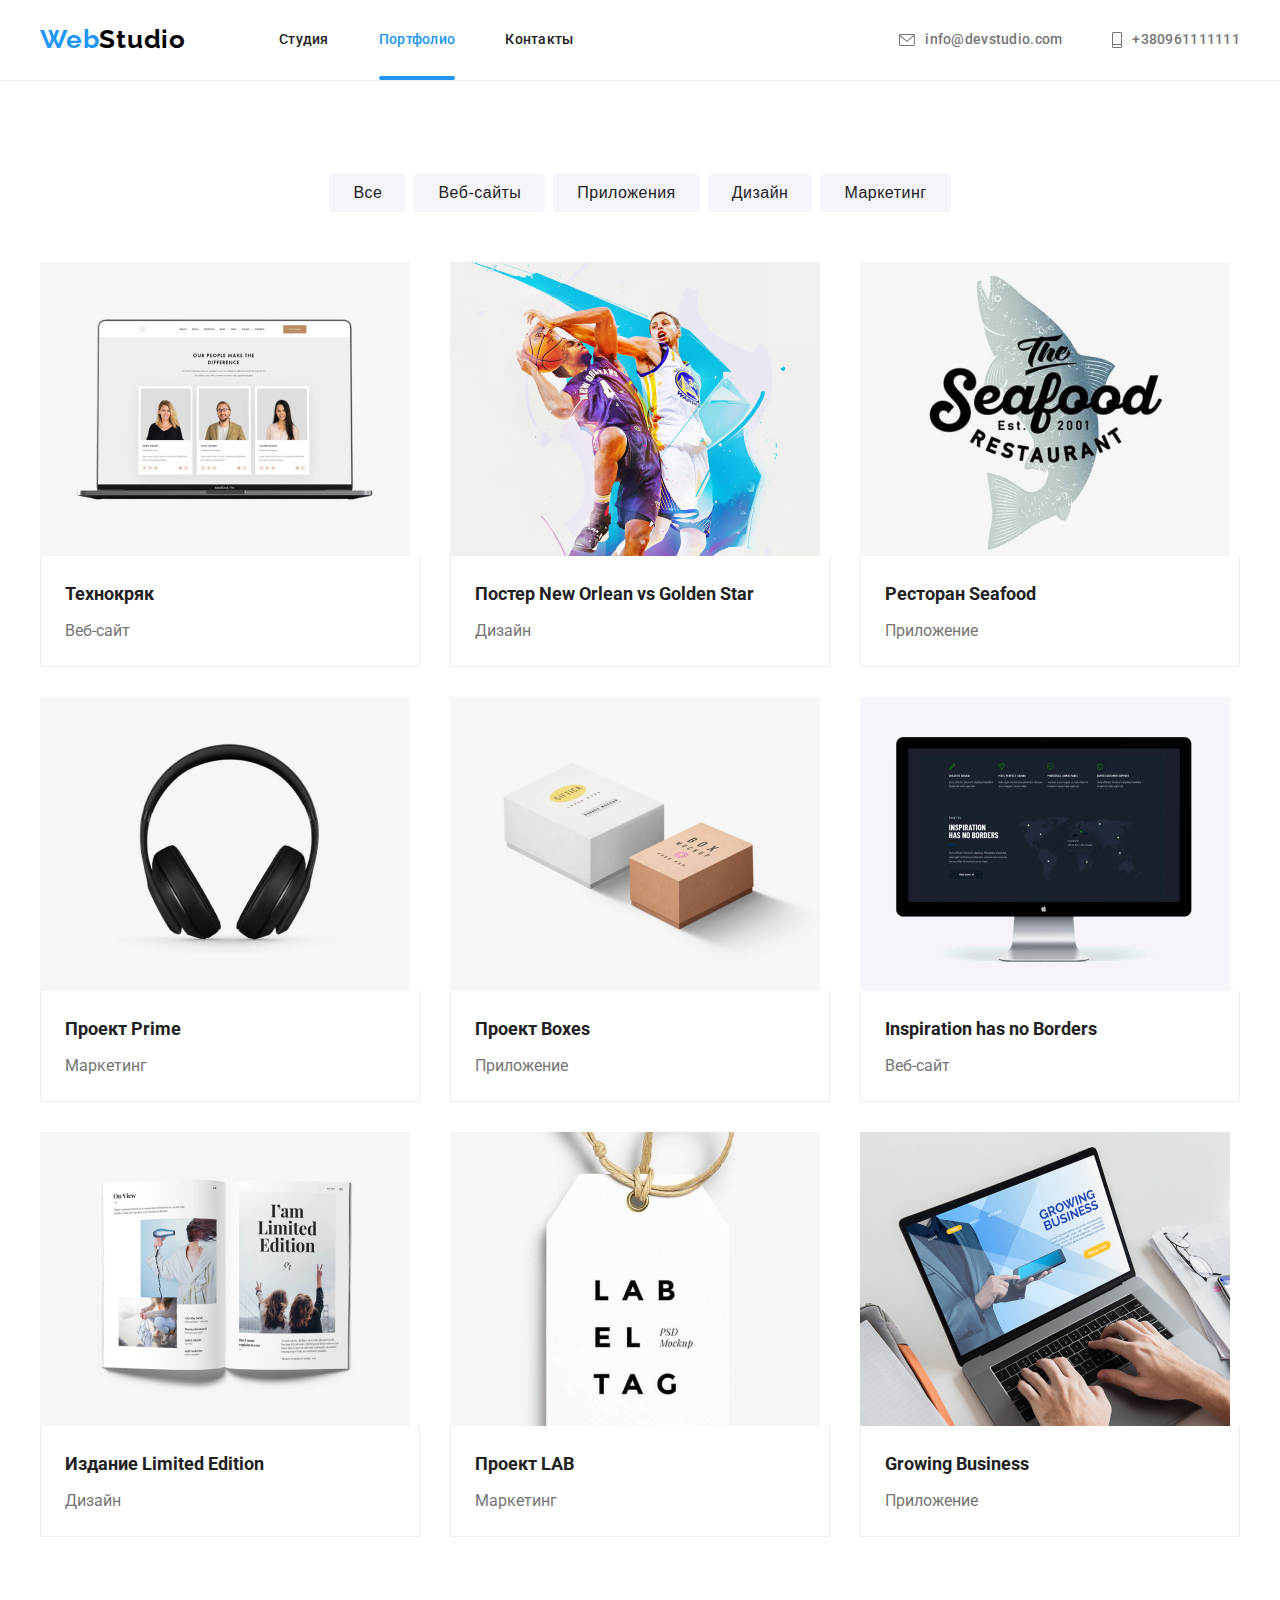
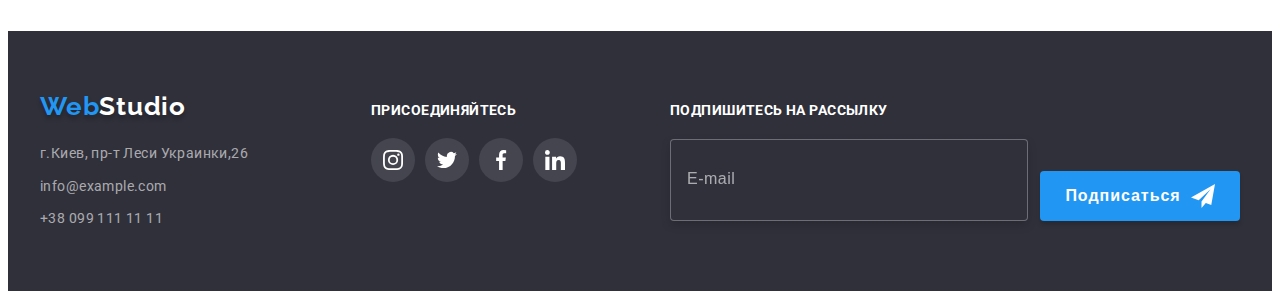
==== portfolio.html @ cd78e580 "1" ====
<!DOCTYPE html>
<html lang="ru">
  <head>
    <meta charset="UTF-8" />
    <meta http-equiv="X-UA-Compatible" content="IE=edge" />
    <meta name="viewport" content="width=device-width, initial-scale=1.0" />
    <title>Портфолио</title>
    <link rel="preconnect" href="https://fonts.googleapis.com" />
    <link rel="preconnect" href="https://fonts.gstatic.com" crossorigin />
    <link
      href="https://fonts.googleapis.com/css2?family=Raleway:wght@700&family=Roboto:wght@400;500;700;900&display=swap"
      rel="stylesheet"
    />
    <link
      rel="stylesheet"
      href="https://cdnjs.cloudflare.com/ajax/libs/modern-normalize/1.1.0/modern-normalize.min.css"
      integrity="sha512-wpPYUAdjBVSE4KJnH1VR1HeZfpl1ub8YT/NKx4PuQ5NmX2tKuGu6U/JRp5y+Y8XG2tV+wKQpNHVUX03MfMFn9Q=="
      crossorigin="anonymous"
      referrerpolicy="no-referrer"
    />
    <link rel="stylesheet" href="./css/styles.css" />
  </head>
  <body>
    <header class="header border-bottom">
      <div class="container header-container">
        <nav class="nav-bar">
          <a href="/" class="nav-bar-logo">Web<span>Studio</span></a>
          <ul class="navigation">
            <li class="navigation-item">
              <a href="./index.html" class="navigation-link">Студия</a>
            </li>
            <li class="navigation-item">
              <a href="./portfolio.html" class="navigation-link current"
                >Портфолио</a
              >
            </li>
            <li class="navigation-item">
              <a href="./" class="navigation-link">Контакты</a>
            </li>
          </ul>
        </nav>
        <div class="contacts-container">
          <ul class="contacts">
            <li class="contacts-item">
              <a class="contacts-link" href="mailto:info@devstudio.com">
                <svg class="icon-contacts-link" width="16" height="12">
                  <use href="./images/sprite.svg#icon-envelope"></use></svg
                >info@devstudio.com
              </a>
            </li>
            <li class="contacts-item">
              <a class="contacts-link" href="tel:+380961111111">
                <svg class="icon-contacts-link" width="10" height="16">
                  <use href="./images/sprite.svg#icon-phone"></use></svg
                >+380961111111</a
              >
            </li>
          </ul>
        </div>
      </div>
    </header>

    <!--Портфолио-->
    <main>
      <section class="section">
        <div class="container container-portfolio">
          <h1 class="portfolio-title title-hidden">Портфолио</h1>
          <ul class="portfolio-filter">
            <li class="filter-item">
              <button type="button" class="filter-btn">Все</button>
            </li>
            <li class="filter-item">
              <button type="button" class="filter-btn">Веб-сайты</button>
            </li>
            <li class="filter-item">
              <button type="button" class="filter-btn">Приложения</button>
            </li>
            <li class="filter-item">
              <button type="button" class="filter-btn">Дизайн</button>
            </li>
            <li class="filter-item">
              <button type="button" class="filter-btn">Маркетинг</button>
            </li>
          </ul>

          <ul class="portfolio-cards">
            <li class="cards-item">
              <a href="" class="cards-link">
                <div class="image-overlay">
                  <img src="./images/Веб-сайт.jpg"alt="Технокряк" width="370">
                  <div class="text-overlay">
                    <p>Технокряк это современная площадка распространения коронавируса. Компании используют эту платформу для цифрового шпионажа и атак на защищённые сервера конкурентов.</p>
                  </div>
                </div>
                <div class="cards-thumb">
                  <h2 class="cards-title">Технокряк</h2>
                  <p class="cards-direction">Веб-сайт</p>
                </div>
              </a>
            </li>
            <li class="cards-item">
              <a href="" class="cards-link">
                <div class="image-overlay">
                  <img src="./images/Дизайн.jpg"alt="Постер New Orlean vs Golden Star"width="370">
                  <div class="text-overlay">
                    <p>Lorem ipsum dolor, sit amet consectetur adipisicing elit. Accusantium aliquam sunt sint suscipit unde soluta beatae odit nisi consequuntur possimus!
                    </p>
                  </div>
                </div>
                <div class="cards-thumb">
                  <h2 class="cards-title">Постер New Orlean vs Golden Star</h2>
                  <p class="cards-direction">Дизайн</p>
                </div>
              </a>
            </li>
            <li class="cards-item">
              <a href="" class="cards-link">
                <div class="image-overlay">
                  <img src="./images/Приложение.jpg"alt="Ресторан Seafood"width="370">
                  <div class="text-overlay">
                    <p>Lorem ipsum dolor sit amet consectetur adipisicing elit.Alias, esse blanditiis labore distinctio culpa quidem,optio numquam cupiditate repellendus, quasi quaerat animi ullam. Iste, eius.
                    </p>
                  </div>
                </div>
                <div class="cards-thumb">
                  <h2 class="cards-title">Ресторан Seafood</h2>
                  <p class="cards-direction">Приложение</p>
                </div>
              </a>
            </li>
            <li class="cards-item">
              <a href="" class="cards-link">
                <div class="image-overlay">
                  <img src="./images/Маркетинг.jpg"alt="Проект Prime"width="370">
                  <div class="text-overlay">
                    <p>Lorem ipsum dolor sit, amet consectetur adipisicing elit.Debitis cumque id dignissimos ratione non doloremque minima blanditiis vel. Recusandae numquam maxime mollitia accusamus doloribus cupiditate!
                    </p>
                  </div>
                </div>
                <div class="cards-thumb">
                  <h2 class="cards-title">Проект Prime</h2>
                  <p class="cards-direction">Маркетинг</p>
                </div>
              </a>
            </li>
            <li class="cards-item">
              <a href="" class="cards-link">
                <div class="image-overlay">
                  <img src="./images/Приложение2.jpg"alt="Проект Boxes"width="370">
                  <div class="text-overlay">
                    <p>Lorem ipsum dolor sit amet consectetur adipisicing elit.Nam similique quam consectetur reiciendis reprehenderit asperiores nemo ratione excepturi corporis repellendus ut voluptatem, dolores cupiditate accusantium!
                    </p>
                  </div>
                </div>
                <div class="cards-thumb">
                  <h2 class="cards-title">Проект Boxes</h2>
                  <p class="cards-direction">Приложение</p>
                </div>
              </a>
            </li>
            <li class="cards-item">
              <a href="" class="cards-link">
                <div class="image-overlay">
                  <img src="./images/Веб-сайт2.jpg"alt="Inspiration has no Borders"width="370">
                  <div class="text-overlay">
                    <p>Lorem ipsum dolor sit amet consectetur adipisicing elit.Corrupti dignissimos aut cupiditate voluptatibus.Laudantium id nostrum ad architecto dolorem, deserunt eligendi corporis laborum odio incidunt.
                    </p>
                  </div>
                </div>
                <div class="cards-thumb">
                  <h2 class="cards-title">Inspiration has no Borders</h2>
                  <p class="cards-direction">Веб-сайт</p>
                </div>
              </a>
            </li>
            <li class="cards-item">
              <a href="" class="cards-link">
                <div class="image-overlay">
                  <img src="./images/Дизайн2.jpg"alt="Издание Limited Edition"width="370">
                  <div class="text-overlay">
                    <p>Lorem ipsum, dolor sit amet consectetur adipisicing elit.Nesciunt dolor iure excepturi ratione commodi, voluptatem exercitationem et consectetur? Atque, corporis aut cum nisi hic fugiat.
                    </p>
                  </div>
                </div>
                <div class="cards-thumb">
                  <h2 class="cards-title">Издание Limited Edition</h2>
                  <p class="cards-direction">Дизайн</p>
                </div>
              </a>
            </li>
            <li class="cards-item">
              <a href="" class="cards-link">
                <div class="image-overlay">
                  <img src="./images/Маркетинг2.jpg"alt="Проект LAB"width="370">
                  <div class="text-overlay">
                    <p>
                      Lorem ipsum dolor, sit amet consectetur adipisicing elit.Laborum tenetur expedita ad nobis officia quibusdam illo, nisi nesciunt sit quaerat, tempora sapiente asperiores, aperiam recusandae.
                    </p>
                  </div>
                </div>
                <div class="cards-thumb">
                  <h2 class="cards-title">Проект LAB</h2>
                  <p class="cards-direction">Маркетинг</p>
                </div>
              </a>
            </li>
            <li class="cards-item">
              <a href="" class="cards-link">
                <div class="image-overlay">
                  <img src="./images/Приложение3.jpg"alt="Growing Business"width="370">
                  <div class="text-overlay">
                    <p>Lorem ipsum dolor sit amet consectetur adipisicing elit.Voluptatem dolore, illum excepturi ipsa quod perferendis soluta, obcaecati molestias earum necessitatibus odit cum eaque, nulla non.
                    </p>
                  </div>
                </div>
                <div class="cards-thumb">
                  <h2 class="cards-title">Growing Business</h2>
                  <p class="cards-direction">Приложение</p>
                </div>
              </a>
            </li>
          </ul>
        </div>
      </section>
    </main>
    <!--Футер-->
    <footer class="footer">
      <div class="container footer-container">
        <div class="address-footer">
          <a href="./" class="logo-footer">Web<span>Studio</span></a>
          <address class="address">
            <ul class="address-list">
              <li class="address-item">
                <a href="https://goo.gl/maps/F7kHpcfv4nyUsWdm8"target="_blank"rel="noopener noreferrer"class="address-link city-link">г.Киев, пр-т Леси Украинки,26</a>
              </li>
              <li class="address-item">
                <a href="mailto:info@example.com" class="address-link">info@example.com</a>
              </li>
              <li class="address-item">
                <a href="tel:+380991111111" class="address-link">+38 099 111 11 11</a>
              </li>
            </ul>
          </address>
        </div>

        <div class="social-footer">
          <h2 class="social-footer-title">присоединяйтесь</h2>
          <ul class="social-footer-list">
            <li class="social-footer-item">
              <a href="" class="social-footer-link">
                <svg class="social-footer-icon">
                  <use href="./images/sprite.svg#icon-instagram"></use>
                </svg>
              </a>
            </li>

            <li class="social-footer-item">
              <a href="" class="social-footer-link">
                <svg class="social-footer-icon">
                  <use href="./images/sprite.svg#icon-twitter"></use>
                </svg>
              </a>
            </li>

            <li class="social-footer-item">
              <a href="" class="social-footer-link">
                <svg class="social-footer-icon">
                  <use href="./images/sprite.svg#icon-facebook"></use>
                </svg>
              </a>
            </li>

            <li class="social-footer-item">
              <a href="" class="social-footer-link">
                <svg class="social-footer-icon">
                  <use href="./images/sprite.svg#icon-linkedin"></use>
                </svg>
              </a>
            </li>
          </ul>
        </div>

        <form class="mailing-form">
          <div class="mailing-input">
              <label for="mailing">Подпишитесь на рассылку</label>
              <input type="email" name="email" id="mailing" placeholder="E-mail">
          </div>
          <button type="submit" class="mailing-btn">Подписаться                    
              <svg class="btn-icon">
              <use href="./images/sprite.svg#icon-send"></use>
              </svg>                    
          </button>
          </form>         
      </div>           
      </div>
    </footer>
  </body>
</html>
---- css/styles.css ----
:root {
  --primary-text-color: #757575;
  --title-text-color: #212121;
  --hero-text-color: #ffffff;
  --accent-color: #2196f3;
  --hero-footer-bg-color: #2f303a;
  --secondary-bg-color: #f5f4fa;
  --primary-font-size: 14px;
}

body {
  font-family: Roboto, sans-serif;
  margin-top: 80px;
  color: #757575;
  background-color: #ffffff;
  font-size: 1.71;
  font-style: normal;
}
h1,
h2,
h3,
p,
ul {
  margin: 0;
}

ul {
  margin: 0;
  padding: 0;
  list-style: none;
}
img {
  display: block;
  max-width: 100%;
  height: auto;
}
.section {
  padding: 94px 0;
}

.title-hidden {
  position: absolute;
  left: -10000px;
  top: auto;
  width: 1px;
  height: 1px;
  overflow: hidden;
}
.container {
  width: 1200px;
  padding-left: 15px;
  padding-right: 15px;
  margin-left: auto;
  margin-right: auto;
}

/* Студия */

/* header */

.header {
  position: fixed;
  top: 0;
  left: 0;
  z-index: 1;
  width: 100%;
  background-color: var(--hero-text-color);
}
.header-container {
  display: flex;
  align-items: center;
}
.border-bottom {
  border-bottom: 1px solid #ececec;
}
.nav-bar {
  display: flex;
}
.nav-bar-logo {
  padding-top: 24px;
  padding-bottom: 25px;
  margin-right: 93px;
  color: var(--accent-color);
  font-family: Raleway;
  font-weight: 700;
  text-decoration: none;
  font-size: 26px;
  line-height: 1.19;
  letter-spacing: 0.03em;
}

.nav-bar-logo > span {
  color: #000000;
}

.navigation {
  position: relative;
  display: flex;
  align-items: center;
}
.navigation-item {
  position: relative;
}
.navigation-item:not(:last-child) {
  margin-right: 50px;
}

.current::after {
  position: absolute;
  bottom: 0;
  left: 0;
  content: "";
  width: 100%;
  height: 4px;
  background-color: var(--accent-color);
  border-radius: 2px;
}
.navigation-link {
  display: block;
  padding-top: 32px;
  padding-bottom: 32px;
  font-weight: 500;
  font-size: var(--primary-font-size);
  line-height: 1.14;
  letter-spacing: 0.02em;
  text-decoration: none;
  color: var(--title-text-color);
  transition: color 250ms cubic-bezier(0.4, 0, 0.2, 1);
}
.navigation-link:hover,
.navigation-link:focus {
  color: var(--accent-color);
}
.current {
  color: var(--accent-color);
}

.navigation .navigation-link:hover,
.navigation .navigation-link:focus {
  color: var(--accent-color);
}
.contacts-container {
  display: flex;
  margin-left: auto;
  align-items: center;
}
.contacts {
  display: flex;
  margin-left: auto;
  align-items: center;
}
.contacts-item:not(:last-child) {
  margin-right: 50px;
}
.contacts-link {
  display: flex;
  align-items: center;
  padding-bottom: 32px;
  padding-top: 32px;
  font-weight: 500;
  font-size: var(--primary-font-size);
  line-height: 1.14;
  letter-spacing: 0.02em;
  text-decoration: none;
  color: var(--primary-text-color);
  transition: color 250ms cubic-bezier(0.4, 0, 0.2, 1);
}

.contacts .contacts-link:hover,
.contacts .contacts-link:focus {
  color: var(--accent-color);
}
.icon-contacts-link {
  margin-right: 10px;
  fill: currentColor;
}
/* Эфективное решение */

.main {
  margin: 0 auto;
  background-image: linear-gradient(
      to right,
      rgba(47, 48, 58, 0.4),
      rgba(47, 48, 58, 0.4)
    ),
    url(../images/hero.jpg);
  background-position: center;
  background-size: cover;
  background-repeat: no-repeat;
  max-width: 1600px;
  padding: 200px 0;
  text-align: center;
  background-color: var(--hero-footer-bg-color);
}

.main-title {
  margin-bottom: 30px;
  font-weight: 900;
  font-size: 44px;
  line-height: 1.36;
  letter-spacing: 0.06em;
  color: var(--hero-text-color);
}

.main-btn {
  margin-right: auto;
  margin-left: auto;
  padding: 10px 32px;
  font-weight: 700;
  font-size: 16px;
  line-height: 1.87;
  cursor: pointer;
  letter-spacing: 0.06em;
  box-shadow: 0px 4px 4px rgba(0, 0, 0, 0.15);
  border-radius: 4px;
  border: transparent;
  background-color: var(--accent-color);
  color: var(--hero-text-color);
  transition: background-color 250ms cubic-bezier(0.4, 0, 0.2, 1);
}
.main-btn:hover,
.main-btn:focus {
  background-color: #188ce8;
}

/* Main Container */

.section-title {
  font-weight: 700;
  font-size: 36px;
  line-height: 1.17;
  letter-spacing: 0.03em;
  text-align: center;
  color: var(--title-text-color);
}

.qualities-title {
  margin-bottom: 10px;
  font-weight: 700;
  font-size: var(--primary-font-size);
  line-height: 1.14;
  text-transform: uppercase;
  color: var(--title-text-color);
  letter-spacing: 0.03em;
}
.qualities-list {
  display: flex;
}
.qualities-text {
  min-width: 270px;
  font-weight: 400;
  font-size: var(--primary-font-size);
  line-height: 1.71;
  letter-spacing: 0.03em;
}
.qualities-list {
  display: flex;
}
.qualities-item:not(:last-child) {
  margin-right: 30px;
}
.qualities-item-icon {
  display: flex;
  justify-content: center;
  padding: 25px 0;
  background-color: #f5f4fa;
  margin-bottom: 30px;
  border-radius: 4px;
}

/* Чем мы занимаемся */
.description {
  padding-top: 0;
}
.description-title {
  margin-bottom: 50px;
  font-weight: 700;
  font-size: 36px;
  line-height: 1.17;
  letter-spacing: 0.03em;
  text-align: center;
  color: var(--title-text-color);
}
.description-list {
  display: flex;
}
.description-item {
  position: relative;
}
.description-thumb {
  display: flex;
  justify-content: center;
  align-items: center;
  position: absolute;
  bottom: 0;
  width: 100%;
  height: 70px;
  background: rgba(47, 48, 58, 0.8);
}
.thumb-title {
  font-weight: 700;
  font-size: 14px;
  line-height: 1.14;
  letter-spacing: 0.03em;
  text-transform: uppercase;
  color: #ffffff;
}
.description-item:not(:last-child) {
  margin-right: 30px;
}
/* Наша команда*/

.section-team {
  background-color: var(--secondary-bg-color);
}
.team {
  display: flex;
}

.team-title {
  margin-bottom: 50px;
  font-weight: 700;
  font-size: 36px;
  line-height: 1.17;
  letter-spacing: 0.03em;
  text-align: center;
  color: var(--title-text-color);
}
.team-item {
  text-align: center;
  background-color: var(--hero-text-color);
  box-shadow: 0px 1px 3px rgba(0, 0, 0, 0.12), 0px 1px 1px rgba(0, 0, 0, 0.14),
    0px 2px 1px rgba(0, 0, 0, 0.2);
  border-radius: 0px 0px 4px 4px;
}
.team-item:not(:last-child) {
  margin-right: 30px;
}

.razmetka {
  padding-top: 30px;
  padding-bottom: 30px;
}
.team-name {
  margin-bottom: 10px;
  font-weight: 500;
  font-size: 16px;
  line-height: 1.19;
  letter-spacing: 0.03em;
  color: var(--title-text-color);
}
.team-text {
  font-weight: 400;
  font-size: 16px;
  line-height: 1.19;
  letter-spacing: 0.03em;
  margin-bottom: 16px;
}
.team-social-link {
  display: flex;
  justify-content: center;
}
.social-link {
  display: flex;
  justify-content: center;
  align-items: center;
  width: 44px;
  height: 44px;
  color: #afb1b8;
  border-radius: 50%;
  transition: background-color 250ms cubic-bezier(0.4, 0, 0.2, 1),
    color 250ms cubic-bezier(0.4, 0, 0.2, 1);
}

.social-link:hover,
.social-link:focus {
  background-color: var(--accent-color);
  color: var(--hero-text-color);
  cursor: pointer;
}

.social-link-item:not(:last-child) {
  margin-right: 10px;
}

.social-icon {
  width: 20px;
  height: 20px;
  fill: currentColor;
}

/* Clients */

.clients-title {
  margin-bottom: 50px;
  font-weight: 700;
  font-size: 36px;
  line-height: 1.17;
  letter-spacing: 0.03em;
  text-align: center;
  color: var(--title-text-color);
}

.clients-list {
  display: inline-flex;
}

.clients-item:not(:last-child) {
  margin-right: 30px;
}

.clients-link {
  display: flex;
  justify-content: center;
  align-items: center;
  width: 170px;
  height: 92px;
  border: 1px solid #afb1b8;
  border-radius: 4px;
  border-radius: 4px;
  color: #afb1b8;
  transition: color 250ms cubic-bezier(0.4, 0, 0.2, 1),
    border 250ms cubic-bezier(0.4, 0, 0.2, 1);
}

.clients-link:hover,
.clients-link:focus {
  cursor: pointer;
  border: 1px solid var(--accent-color);
  color: var(--accent-color);
}

.clients-icon {
  width: 106px;
  height: 60px;
  fill: currentColor;
}

/* footer */
.footer {
  padding: 60px 0;
  background-color: var(--hero-footer-bg-color);
}

.footer-container {
  display: flex;
  align-items: baseline;
}

.address-footer {
  flex-grow: 1;
  margin-right: 70px;
}

.logo-footer {
  color: var(--accent-color);
  text-decoration: none;
  font-family: Raleway;
  font-weight: 700;
  font-size: 26px;
  line-height: 1.19;
  letter-spacing: 0.03em;
  text-shadow: 0px 4px 4px rgba(0, 0, 0, 0.25);
}

.logo-footer > span {
  color: var(--hero-text-color);
}

.address {
  margin-top: 20px;
  font-size: var(--primary-font-size);
  line-height: 1.71;
  font-style: normal;
}

.address-item:not(:last-child) {
  margin-bottom: 9px;
}

.address-link {
  color: rgba(255, 255, 255, 0.6);
  letter-spacing: 0.03em;
  text-decoration: none;
  transition: color 250ms cubic-bezier(0.4, 0, 0.2, 1);
}

.address-link:hover,
.address-link:focus {
  color: var(--accent-color);
}

.social-footer {
  display: block;
  margin-right: 93px; 
}

.social-footer-title {
  font-style: normal;
  text-transform: uppercase;
  margin-bottom: 20px;
  font-weight: 700;
  font-size: var(--primary-font-size);
  line-height: calc(16 / 14);
  letter-spacing: 0.03em;
  color: var(--hero-text-color);
}

.social-footer-list {
  display: flex;
  justify-content: center;
}

.social-footer-item:not(:last-child) {
  margin-right: 10px;
}

.social-footer-link {
  display: flex;
  justify-content: center;
  align-items: center;
  width: 44px;
  height: 44px;
  background-color: rgba(255, 255, 255, 0.1);
  border-radius: 50%;
  color: var(--hero-text-color);
  transition: background-color 250ms cubic-bezier(0.4, 0, 0.2, 1);
}

.social-footer-link:hover,
.social-footer-link:focus {
  background-color: var(--accent-color);
}

.social-footer-icon {
  width: 20px;
  height: 20px;
  fill: currentColor;
}
.mailing-form {
  display: flex;
  align-items: flex-end;
}

.mailing-input {
  display: flex;
  flex-direction: column;
  margin-right: 12px;
  
  width: 358px;   

}

.mailing-input label {
  margin-bottom: 20px;
  font-weight: 700;
  font-size: var(--primary-font-size);
  line-height: 1.14;
  letter-spacing: 0.03em;
  text-transform: uppercase;
  color: var(--hero-text-color);
}

.mailing-input input {   
  height: 50px;
  padding: 15px 16px;
  border: 1px solid rgba(255, 255, 255, 0.3);
  filter: drop-shadow(0px 4px 4px rgba(0, 0, 0, 0.15));
  border-radius: 4px;
  outline: none;
  background-color: var(--hero-footer-bg-color);
}

.mailing-input input::placeholder {
  font-weight: 400;
  font-size: 16px;
  line-height: 1.25;      
  letter-spacing: 0.03em;    
  color: rgba(255, 255, 255, 0.6);
}
.mailing-btn {
  display: flex;
  justify-content: center;
  align-items: center; 
  padding: 10px 30px;   
  height: 50px;
  width: 200px;
  font-weight: 700;
  font-size: 16px;
  line-height: 1.87;
  letter-spacing: 0.06em;
  border: none;
  border-radius: 4px;
  cursor: pointer;
  box-shadow: 0px 4px 4px rgba(0, 0, 0, 0.15);
  color: var(--hero-text-color);
  background-color: var(--accent-color); 
}
.btn-icon {
  height: 24px;
  min-width: 24px;
  margin-left: 10px;
  fill: var(--hero-text-color);
}
/*Модальное окно*/
.backdrop {
  position: fixed;
  top: 0;
  left: 0;
  min-width: 100%;
  min-height: 100%;
  background-color: rgba(0, 0, 0, 0.2);
  opacity: 1;
  transition: opacity 250ms cubic-bezier(0.4, 0, 0.2, 1);
}
.backdrop.is-hidden {
  opacity: 0;
  pointer-events: none;
  visibility: hidden;
  transition: opacity 250ms cubic-bezier(0.4, 0, 0.2, 1);
}
.backdrop.is-hidden .modal {
  transform: translate(-50%, -50%) scale(0.7);
}
.modal {
  position: absolute;
  top: 50%;
  left: 50%;
  min-width: 528px;
  min-height: 581px;
  transform: translate(-50%, -50%) scale(1);
  transition: transform 250ms cubic-bezier(0.4, 0, 0.2, 1);
  background-color: var(--hero-text-color);
  padding: 40px;
}
.modal-btn {
  position: absolute;
  top: 8px;
  right: 8px;
  width: 30px;
  height: 30px;
  border: 1px solid rgba(0, 0, 0, 0.1);
  box-sizing: border-box;
  border-radius: 50%;
  cursor: pointer;
  background-color: var(--hero-text-color);
  color:#000000;
  transition: fill 250ms cubic-bezier(0.4, 0, 0.2, 1),
  border-color 250ms cubic-bezier(0.4, 0, 0.2, 1);
}
.modal-btn:hover,
.modal-btn:focus{
  color:var(--accent-color)
}
.modal-form{
  display: flex;
  flex-direction: column;
  
}
.modal-form-head{
  font-weight: 700;
  font-size: 20px;
  line-height: 1.15;
  text-align: center;
  margin-bottom: 12px;
  letter-spacing: 0.03em;
  color: var(--title-text-color);
}

.modal-form-field{
  display: block;
  margin-bottom: 4px;
  font-weight: 400;
  font-size: 12px;
  line-height: 1.16;
  letter-spacing: 0.01em;
  cursor: pointer;
}
.form-field:nth-child(-n + 4) {
  margin-bottom: 10px;
}
.form-field:nth-child(5) {
  margin-bottom: 20px;
}
.form-icon-position{
  position: relative;
}
 
.modal-form-input{
  width: 100%;
  height: 40px;
  border: 1px solid rgba(33, 33, 33, 0.2);
  box-sizing: border-box;
  border-radius: 4px;
  padding-left: 42px;
  outline: none;
  transition: border-color 250ms cubic-bezier(0.4, 0, 0.2, 1);
  cursor: pointer;
}

.form-field:focus-within .form-icon { 
  fill: var(--accent-color);       
}
.form-field:focus-within .form-input { 
  border-color: var(--accent-color);       
}
.modal-form-mail{
  width: 100%;
  height: 40px;
  border: 1px solid rgba(33, 33, 33, 0.2);
  box-sizing: border-box;
  border-radius: 4px;
  margin-top: 6px;
  padding-left: 42px;
  transition: border 250ms cubic-bezier(0.4, 0, 0.2, 1);
  cursor: pointer;
}
.modal-form-message{
  display: block;
  width: 100%;
  height: 120px;
  border: 1px solid rgba(33, 33, 33, 0.2);
  box-sizing: border-box;
  border-radius: 4px;
  margin-top: 6px;
  padding: 12px 16px;
  resize: none;
  outline: none;
  transition: border 250ms cubic-bezier(0.4, 0, 0.2, 1);
}
.modal-form-message:focus{
  cursor: pointer;
  border-color: var(--accent-color); 
}
.modal-form-message::placeholder{
  font-weight: 400;
  font-size: 12px;
  line-height: 1.16;
  letter-spacing: 0.01em;
  color: rgba(117, 117, 117, 0.5);
}
.form-agree {    
  display: flex;
  justify-content: center;
  align-items: center;    
  margin-bottom: 30px;   
}

.form-agree-label {  
  display: flex;justify-content: center;
  align-items: center;  
  font-weight: 400;
  font-size: var(--primary-font-size);
  line-height: 1.71;
  letter-spacing: 0.03em; 
  cursor: pointer;
}

.form-agree-input {
  position: absolute;
  width: 1px;
  height: 1px;
  margin: -1px;
  border: 0;
  padding: 0;  
  white-space: nowrap;
  clip-path: inset(100%);
  clip: rect(0 0 0 0);
  overflow: hidden;    
}

.form-agree-icon {    
  display: inline-block;
  background-origin: border-box;
  margin-right: 7px;
  width: 16px;
  height: 15px;
  border: 2px solid var(--title-text-color);
  border-radius: 2px; 
  cursor: pointer;    
}   

.form-agree-input:checked + .form-agree-icon { 
   background-origin: border-box;  
  background-image: url('..//images/check.svg');
  background-color: var(--accent-color);
  border-radius: 2px;
  background-size: cover;
  background-position: 50% 50%;
  border: 2px solid var(--accent-color);
}

.form-agree-input:focus + .form-agree-icon {
  border: 2px solid var(--accent-color);
}

.form-agree-link-box {
  position: relative;
}

.form-agree-link {
  text-decoration: none;
  color: var(--accent-color);
}

.form-agree-link::after {
  position: absolute;
  bottom: 0;
  left: 8px;
  content: "";
  width: 94%;   
  border-bottom: 1px solid var(--accent-color);
}

.modal-form-button {
  display: block;
  margin: 0 auto;
  width: 200px;
  height: 50px;
  font-weight: 700;
  font-size: 16px;
  line-height: 1.87;
  text-align: center;
  letter-spacing: 0.06em;
  color: var(--hero-text-color);
  background-color: var(--accent-color);
  border: none;
  border-radius: 4px; 
  box-shadow: 0px 4px 4px rgba(0, 0, 0, 0.15); 
  transition: background-color 250ms cubic-bezier(0.4, 0, 0.2, 1); 
}

.modal-form-button:hover,
.modal-form-button:focus {
  background-color: #188CE8;
  box-shadow: 0px 4px 4px rgba(0, 0, 0, 0.15);
  cursor: pointer;
}

.form-icon{
  position: absolute; 
  top: 50%; 
  left: 12px;
  transform: translateY(-50%);
  fill: var(--title-text-color);

}
.close-icon {
  position: absolute;
  top: 50%;
  left: 50%;
  transform: translate(-50%, -50%);
  width: 18px;
  height: 18px;
  fill: currentColor;
}
/* Портфолио */
.portfolio-filter {
  display: flex;
  justify-content: center;
  margin-bottom: 50px;
}

.filter-btn {
  padding: 6px 24px;
  border-radius: 4px;
  min-width: 73px;
  border: transparent;
  font-weight: 500;
  font-size: 16px;
  line-height: 1.62;
  text-align: center;
  letter-spacing: 0.03em;
  cursor: pointer;
  color: var(--title-text-color);
  background: #f5f4fa;
  transition: background-color 250ms cubic-bezier(0.4, 0, 0.2, 1),
  color 250ms cubic-bezier(0.4, 0, 0.2, 1),
  box-shadow 250ms cubic-bezier(0.4, 0, 0.2, 1);
}

.current-filter-btn {
  background-color: var(--accent-color);
  color: var(--hero-text-color);
}

.filter-item:not(:last-child) {
  margin-right: 8px;
}

.portfolio-filter .current {
  background-color: var(--accent-color);
  color: var(--hero-text-color);
}

.filter-btn:hover,
.filter-btn:focus {
  background-color: var(--accent-color);
  color: var(--hero-text-color);
  box-shadow: 0px 3px 1px rgba(0, 0, 0, 0.1), 0px 1px 2px rgba(0, 0, 0, 0.08),
    0px 2px 2px rgba(0, 0, 0, 0.12);
}

.portfolio-cards {
  display: flex;
  flex-wrap: wrap;
}

.cards-item {
  position: relative;
  width: calc((100% - 60px) / 3);
  margin-right: 30px;
  margin-bottom: 30px;
}

.cards-link {
  display: block;
  text-decoration: none;
}

.cards-link:hover,
.cards-link:focus {
  cursor: pointer;
  box-shadow: 0px 1px 1px rgba(0, 0, 0, 0.12), 0px 4px 4px rgba(0, 0, 0, 0.06),
  1px 4px 6px rgba(0, 0, 0, 0.16);
}

.cards-item:nth-child(3n) {
  margin-right: 0;
}

.cards-item:nth-last-child(-n + 3) {
  margin-bottom: 0;
}

.image-overlay {
  position: relative;
  overflow: hidden;
}

.cards-link:hover .text-overlay,
.cards-link:focus .text-overlay {
  transform: translateY(0);
}

.text-overlay {
  position: absolute;
  width: 100%;
  height: 100%;
  top: 0;
  left: 0;
  transform: translateY(100%);
  font-weight: 400;
  font-size: 18px;
  line-height: 1.56;
  letter-spacing: 0.03em;
  color: var(--hero-text-color);
  background: rgba(33, 150, 243, 0.9);
  padding: 63px 24px;
  transition: transform 250ms cubic-bezier(0.4, 0, 0.2, 1);
}
.cards-link:hover .text-overlay,
.cards-link:focus .text-overlay {
  opacity: 1;
}

.cards-title {
  font-weight: 700;
  font-size: 18px;
  line-height: 2;
  margin-bottom: 4px;
  color: var(--title-text-color);
}

.cards-direction {
  font-weight: 400;
  font-size: 16px;
  line-height: 1.87;
  color: var(--primary-text-color);
}

.cards-thumb {
  border: 1px solid #eeeeee;
  border-top: 0;
  padding: 20px 24px;
}
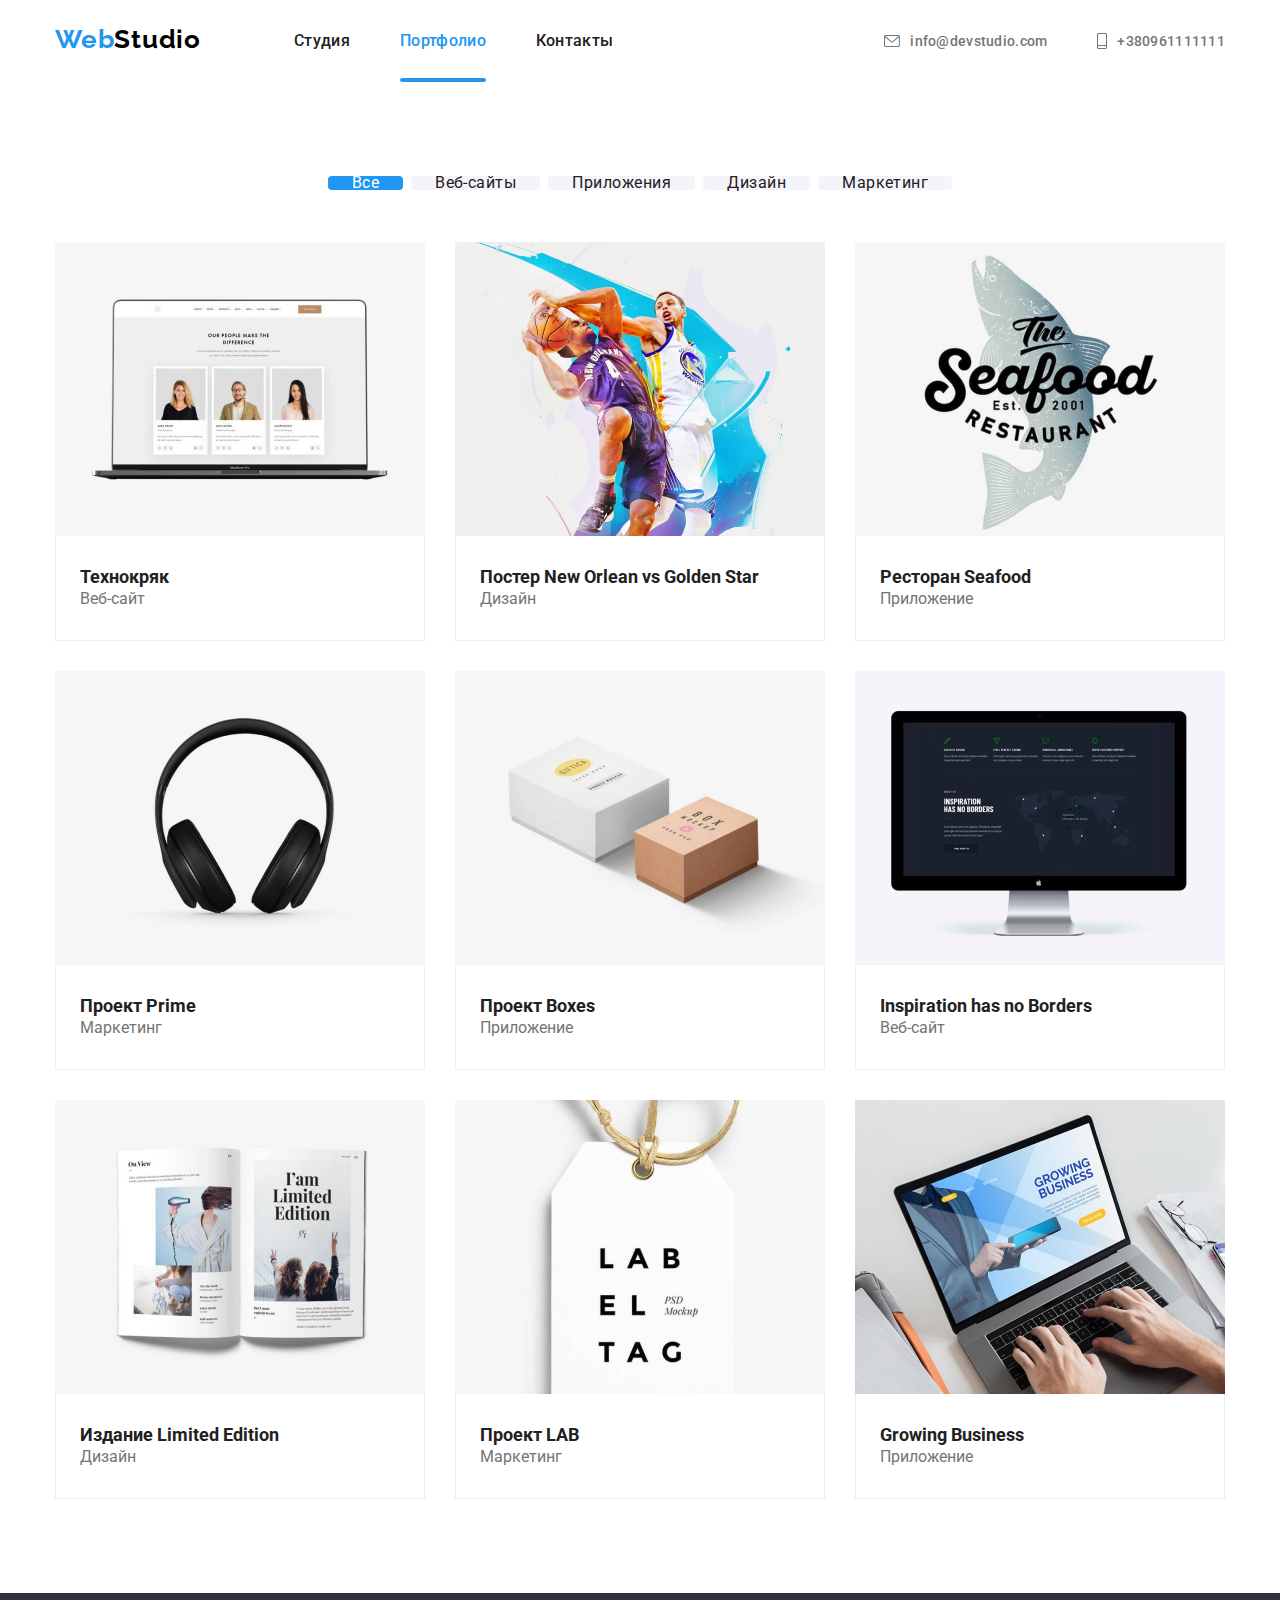
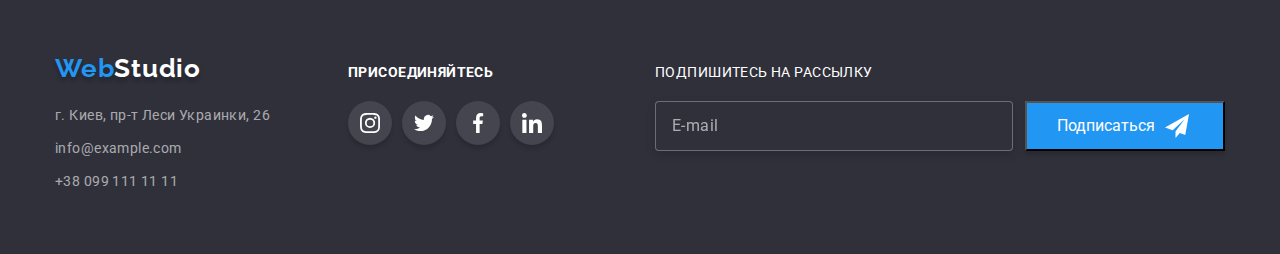
==== commit 990a066e: "2" ====
--- a/portfolio.html
+++ b/portfolio.html
@@ -4,7 +4,7 @@
     <meta charset="UTF-8" />
     <meta http-equiv="X-UA-Compatible" content="IE=edge" />
     <meta name="viewport" content="width=device-width, initial-scale=1.0" />
-    <title>Портфолио</title>
+    <title>Portfolio</title>
     <link rel="preconnect" href="https://fonts.googleapis.com" />
     <link rel="preconnect" href="https://fonts.gstatic.com" crossorigin />
     <link
@@ -18,281 +18,531 @@
       crossorigin="anonymous"
       referrerpolicy="no-referrer"
     />
-    <link rel="stylesheet" href="./css/styles.css" />
+    <link rel="stylesheet" href="./css/main.min.css"/>
   </head>
   <body>
-    <header class="header border-bottom">
-      <div class="container header-container">
-        <nav class="nav-bar">
-          <a href="/" class="nav-bar-logo">Web<span>Studio</span></a>
-          <ul class="navigation">
-            <li class="navigation-item">
-              <a href="./index.html" class="navigation-link">Студия</a>
+        <header class="header">
+        <div class="container header-container">
+         <nav class="nav-bar">
+             <a href="/"class="nav-bar-logo">Web<span>Studio</span></a>
+             <ul class="navigation">
+                <li class="navigation__item"><a href="./index.html"class="navigation__link">Студия</a></li>
+                <li class="navigation__item"><a href="./portfolio.html"class="navigation__link navigation__link--current">Портфолио</a></li>
+                <li class="navigation__item"><a href="./"class="navigation__link">Контакты</a></li>
+            </ul>
+        </nav>
+                                                <!--*Mobile Menu-->
+             <button class="burger-btn" type="button" data-menu-open>
+                <svg class="burger-btn__icon" width="40" height="40" aria-label="переключатель мобильного меню">
+                    <use href="./images/sprite.svg#icon-menu"></use>
+                </svg>
+            </button>
+
+            <div class="mobile-menu" data-menu>
+                <button class="close-btn" type="button" data-menu-close>
+                    <svg class="close-btn__icon" width="40" height="40" aria-label="переключатель мобильного меню">
+                        <use href="./images/sprite.svg#icon-menu-close"></use>
+                    </svg>
+                </button>
+                <div class="navigation__box">
+                    <ul class="mobile-nav">
+                        <li class="mobile-nav__item">
+                            <a href="./index.html" class="mobile-nav__link mobile-nav__link">Студия</a>
+                        </li>
+                        <li class="mobile-nav__item">
+                            <a href="./portfolio.html" class="mobile-nav__link mobile-nav__link--current">Портфолио</a>
+                        </li>
+                        <li class="mobile-nav__item">
+                            <a href="" class="mobile-nav__link">Контакты</a>
+                        </li>
+                    </ul>
+                </div>
+                <div class="communication-box">
+                    <ul class="communication">
+                        <li class="communication__list">
+                            <a href="tel:+380961111111" class="communication__link communication__link--current">
+                                +38 096 111 11 11
+                            </a>
+                        </li>
+                        <li class="communication__list">
+                            <a href="mailto:info@devstudio.com" class="communication__link">
+                                info@devstudio.com
+                            </a>
+                        </li>
+                    </ul>
+                    <ul class="community">
+                        <li class="community__list">Instagram</li>
+                        <li class="community__list">Twitter</li>
+                        <li class="community__list">Facebook</li>
+                        <li class="community__list">LinkedIn</li>
+                    </ul>
+                </div>
+
+            </div>
+                                             <!-- *End mobile-menu -->
+
+            
+            <ul class="contacts">
+                <li class="contacts__item">
+                    <a class="contacts__link" href="mailto:info@devstudio.com">
+                    <svg class="icon-contacts__first" width="16" height="12">
+                    <use href="./images/sprite.svg#icon-envelope"></use>
+                </svg>info@devstudio.com
+                </a>
             </li>
-            <li class="navigation-item">
-              <a href="./portfolio.html" class="navigation-link current"
-                >Портфолио</a
-              >
-            </li>
-            <li class="navigation-item">
-              <a href="./" class="navigation-link">Контакты</a>
-            </li>
-          </ul>
-        </nav>
-        <div class="contacts-container">
-          <ul class="contacts">
-            <li class="contacts-item">
-              <a class="contacts-link" href="mailto:info@devstudio.com">
-                <svg class="icon-contacts-link" width="16" height="12">
-                  <use href="./images/sprite.svg#icon-envelope"></use></svg
-                >info@devstudio.com
-              </a>
-            </li>
-            <li class="contacts-item">
-              <a class="contacts-link" href="tel:+380961111111">
-                <svg class="icon-contacts-link" width="10" height="16">
-                  <use href="./images/sprite.svg#icon-phone"></use></svg
-                >+380961111111</a
-              >
-            </li>
-          </ul>
+                <li class="contacts__item">
+                <a class="contacts__link" href="tel:+380961111111">
+                <svg class="icon-contacts__second" width="10" height="16">
+                <use href="./images/sprite.svg#icon-phone"></use>
+                </svg>+380961111111</a></li>
+            </ul>
         </div>
+        
+     </header>
+
+                                                  <!--Портфолио-->
+   <main>
+    <section class="section">
+      <div class="container">
+        <h1 class="section__title title--hidden">Портфолио</h1>
+        <ul class="filter">
+          <li class="filter__item">
+            <button type="button" class="filter__btn filter__btn--current">
+              Все
+            </button>
+          </li>
+          <li class="filter__item">
+            <button type="button" class="filter__btn">Веб-сайты</button>
+          </li>
+          <li class="filter__item">
+            <button type="button" class="filter__btn">Приложения</button>
+          </li>
+          <li class="filter__item">
+            <button type="button" class="filter__btn">Дизайн</button>
+          </li>
+          <li class="filter__item">
+            <button type="button" class="filter__btn">Маркетинг</button>
+          </li>
+        </ul>
+
+        <ul class="cards">
+          <li class="cards__item">
+            <a href="" class="cards__link">
+              <div class="overlay">
+                <picture>
+                  <source media="(min-width: 1200px)"
+                      srcset="./images/portfolio/desktop/portfolio1.jpg 403w, ./images/portfolio/desktop/portfolio1@2x.jpg 740w" sizes="33vw"/>
+                  <source media="(min-width: 1200px)"
+                      srcset="./images/portfolio/desktop/portfolio1.webp 403w, ./images/portfolio/desktop/portfolio1@2x.webp 740w"
+                      type="image/webp" sizes="33vw" /> 
+
+                  <source media="(min-width: 768px)"
+                      srcset="./images/portfolio/tablet/portfolio1.jpg 403w, ./images/portfolio/tablet/portfolio1@2x.jpg 740w" sizes="50vw" />
+                  <source media="(min-width: 768px)"
+                      srcset="./images/portfolio/tablet/portfolio1.webp 403w, ./images/portfolio/tablet/portfolio1@2x.webp 740w"
+                      type="image/webp" sizes="50vw" />
+
+                  <source media="(min-width: 280px)"
+                      srcset="./images/portfolio/mobile/portfolio1.jpg 403w, ./images/portfolio/mobile/portfolio1@2x.jpg 740w" sizes="100vw" />
+                  <source media="(min-width: 280px)"
+                      srcset="./images/portfolio/mobile/portfolio1.webp 403w, ./images/portfolio/mobile/portfolio1@2x.webp 740w" sizes="100vw"
+                      type="image/webp" />
+                  <img src="#" alt="Технокряк" loading="lazy" />
+                </picture>
+                <div class="overlay__box">
+                  <p>
+                    Технокряк это современная площадка распространения
+                    коронавируса. Компании используют эту платформу для
+                    цифрового шпионажа и атак на защищённые сервера
+                    конкурентов.
+                  </p>
+                </div>
+              </div>
+              <div class="cards__thumb">
+                <h2 class="cards__title">Технокряк</h2>
+                <p class="cards__text">Веб-сайт</p>
+              </div>
+            </a>
+          </li>
+          <li class="cards__item">
+            <a href="" class="cards__link">
+              <div class="overlay">
+                <picture>
+                  <source media="(min-width: 1200px)"
+                      srcset="./images/portfolio/desktop/portfolio2.jpg 403w, ./images/portfolio/desktop/portfolio2@2x.jpg 740w" sizes="33vw"/>
+                  <source media="(min-width: 1200px)"
+                      srcset="./images/portfolio/desktop/portfolio2.webp 403w, ./images/portfolio/desktop/portfolio2@2x.webp 740w"
+                      type="image/webp" sizes="33vw" /> 
+
+                  <source media="(min-width: 768px)"
+                      srcset="./images/portfolio/tablet/portfolio2.jpg 403w, ./images/portfolio/tablet/portfolio2@2x.jpg 740w" sizes="50vw" />
+                  <source media="(min-width: 768px)"
+                      srcset="./images/portfolio/tablet/portfolio2.webp 403w, ./images/portfolio/tablet/portfolio2@2x.webp 740w"
+                      type="image/webp" sizes="50vw" />
+
+                  <source media="(min-width: 280px)"
+                      srcset="./images/portfolio/mobile/portfolio2.jpg 403w, ./images/portfolio/mobile/portfolio2@2x.jpg 740w" sizes="100vw" />
+                  <source media="(min-width: 280px)"
+                      srcset="./images/portfolio/mobile/portfolio2.webp 403w, ./images/portfolio/mobile/portfolio2@2x.webp 740w" sizes="100vw"
+                      type="image/webp" />
+                  <img src="#" alt="Постер New Orlean vs Golden Star" loading="lazy" /> 
+                </picture>
+                <div class="overlay__box">
+                  <p>
+                    Lorem ipsum dolor, sit amet consectetur adipisicing elit.
+                    Accusantium aliquam sunt sint suscipit unde soluta beatae
+                    odit nisi consequuntur possimus!
+                  </p>
+                </div>
+              </div>
+              <div class="cards__thumb">
+                <h2 class="cards__title">Постер New Orlean vs Golden Star</h2>
+                <p class="cards__text">Дизайн</p>
+              </div>
+            </a>
+          </li>
+          <li class="cards__item">
+            <a href="" class="cards__link">
+              <div class="overlay">
+                <picture>
+                  <source media="(min-width: 1200px)"
+                      srcset="./images/portfolio/desktop/portfolio3.jpg 403w, ./images/portfolio/desktop/portfolio3@2x.jpg 740w" sizes="33vw"/>
+                  <source media="(min-width: 1200px)"
+                      srcset="./images/portfolio/desktop/portfolio3.webp 403w, ./images/portfolio/desktop/portfolio3@2x.webp 740w"
+                      type="image/webp" sizes="33vw" /> 
+
+                  <source media="(min-width: 768px)"
+                      srcset="./images/portfolio/tablet/portfolio3.jpg 403w, ./images/portfolio/tablet/portfolio3@2x.jpg 740w" sizes="50vw" />
+                  <source media="(min-width: 768px)"
+                      srcset="./images/portfolio/tablet/portfolio3.webp 403w, ./images/portfolio/tablet/portfolio3@2x.webp 740w"
+                      type="image/webp" sizes="50vw" />
+
+                  <source media="(min-width: 280px)"
+                      srcset="./images/portfolio/mobile/portfolio3.jpg 403w, ./images/portfolio/mobile/portfolio3@2x.jpg 740w" sizes="100vw" />
+                  <source media="(min-width: 280px)"
+                      srcset="./images/portfolio/mobile/portfolio3.webp 403w, ./images/portfolio/mobile/portfolio3@2x.webp 740w" sizes="100vw"
+                      type="image/webp" />
+                  <img src="#" alt="Ресторан Seafood" loading="lazy" /> 
+                </picture>                
+                <div class="overlay__box">
+                  <p>
+                    Lorem ipsum dolor sit amet consectetur adipisicing elit.
+                    Alias, esse blanditiis labore distinctio culpa quidem,
+                    optio numquam cupiditate repellendus, quasi quaerat animi
+                    ullam. Iste, eius.
+                  </p>
+                </div>
+              </div>
+              <div class="cards__thumb">
+                <h2 class="cards__title">Ресторан Seafood</h2>
+                <p class="cards__text">Приложение</p>
+              </div>
+            </a>
+          </li>
+          <li class="cards__item">
+            <a href="" class="cards__link">
+              <div class="overlay">
+                <picture>
+                  <source media="(min-width: 1200px)"
+                      srcset="./images/portfolio/desktop/portfolio4.jpg 403w, ./images/portfolio/desktop/portfolio4@2x.jpg 740w" sizes="33vw"/>
+                  <source media="(min-width: 1200px)"
+                      srcset="./images/portfolio/desktop/portfolio4.webp 403w, ./images/portfolio/desktop/portfolio4@2x.webp 740w"
+                      type="image/webp" sizes="33vw" /> 
+
+                  <source media="(min-width: 768px)"
+                      srcset="./images/portfolio/tablet/portfolio4.jpg 403w, ./images/portfolio/tablet/portfolio4@2x.jpg 740w" sizes="50vw" />
+                  <source media="(min-width: 768px)"
+                      srcset="./images/portfolio/tablet/portfolio4.webp 403w, ./images/portfolio/tablet/portfolio4@2x.webp 740w"
+                      type="image/webp" sizes="50vw" />
+
+                  <source media="(min-width: 280px)"
+                      srcset="./images/portfolio/mobile/portfolio4.jpg 403w, ./images/portfolio/mobile/portfolio4@2x.jpg 740w" sizes="100vw" />
+                  <source media="(min-width: 280px)"
+                      srcset="./images/portfolio/mobile/portfolio4.webp 403w, ./images/portfolio/mobile/portfolio4@2x.webp 740w" sizes="100vw"
+                      type="image/webp" />
+                  <img src="#" alt="Проект Prime" loading="lazy" /> 
+                </picture>      
+              <div class="overlay__box">
+                  <p>
+                    Lorem ipsum dolor sit, amet consectetur adipisicing elit.
+                    Debitis cumque id dignissimos ratione non doloremque
+                    minima blanditiis vel. Recusandae numquam maxime mollitia
+                    accusamus doloribus cupiditate!
+                  </p>
+                </div>
+              </div>
+              <div class="cards__thumb">
+                <h2 class="cards__title">Проект Prime</h2>
+                <p class="cards__text">Маркетинг</p>
+              </div>
+            </a>
+          </li>
+          <li class="cards__item">
+            <a href="" class="cards__link">
+              <div class="overlay">
+                <picture>
+                  <source media="(min-width: 1200px)"
+                      srcset="./images/portfolio/desktop/portfolio5.jpg 403w, ./images/portfolio/desktop/portfolio5@2x.jpg 740w" sizes="33vw"/>
+                  <source media="(min-width: 1200px)"
+                      srcset="./images/portfolio/desktop/portfolio5.webp 403w, ./images/portfolio/desktop/portfolio5@2x.webp 740w"
+                      type="image/webp" sizes="33vw" /> 
+
+                  <source media="(min-width: 768px)"
+                      srcset="./images/portfolio/tablet/portfolio5.jpg 403w, ./images/portfolio/tablet/portfolio5@2x.jpg 740w" sizes="50vw" />
+                  <source media="(min-width: 768px)"
+                      srcset="./images/portfolio/tablet/portfolio5.webp 403w, ./images/portfolio/tablet/portfolio5@2x.webp 740w"
+                      type="image/webp" sizes="50vw" />
+
+                  <source media="(min-width: 280px)"
+                      srcset="./images/portfolio/mobile/portfolio5.jpg 403w, ./images/portfolio/mobile/portfolio5@2x.jpg 740w" sizes="100vw" />
+                  <source media="(min-width: 280px)"
+                      srcset="./images/portfolio/mobile/portfolio5.webp 403w, ./images/portfolio/mobile/portfolio5@2x.webp 740w" sizes="100vw"
+                      type="image/webp" />
+                  <img src="#" alt="Проект Boxes" loading="lazy" /> 
+                </picture>             
+                <div class="overlay__box">
+                  <p>
+                    Lorem ipsum dolor sit amet consectetur adipisicing elit.
+                    Nam similique quam consectetur reiciendis reprehenderit
+                    asperiores nemo ratione excepturi corporis repellendus ut
+                    voluptatem, dolores cupiditate accusantium!
+                  </p>
+                </div>
+              </div>
+              <div class="cards__thumb">
+                <h2 class="cards__title">Проект Boxes</h2>
+                <p class="cards__text">Приложение</p>
+              </div>
+            </a>
+          </li>
+          <li class="cards__item">
+            <a href="" class="cards__link">
+              <div class="overlay">
+                <picture>
+                  <source media="(min-width: 1200px)"
+                      srcset="./images/portfolio/desktop/portfolio6.jpg 403w, ./images/portfolio/desktop/portfolio6@2x.jpg 740w" sizes="33vw"/>
+                  <source media="(min-width: 1200px)"
+                      srcset="./images/portfolio/desktop/portfolio6.webp 403w, ./images/portfolio/desktop/portfolio6@2x.webp 740w"
+                      type="image/webp" sizes="33vw" /> 
+
+                  <source media="(min-width: 768px)"
+                      srcset="./images/portfolio/tablet/portfolio6.jpg 403w, ./images/portfolio/tablet/portfolio6@2x.jpg 740w" sizes="50vw" />
+                  <source media="(min-width: 768px)"
+                      srcset="./images/portfolio/tablet/portfolio6.webp 403w, ./images/portfolio/tablet/portfolio6@2x.webp 740w"
+                      type="image/webp" sizes="50vw" />
+
+                  <source media="(min-width: 280px)"
+                      srcset="./images/portfolio/mobile/portfolio6.jpg 403w, ./images/portfolio/mobile/portfolio6@2x.jpg 740w" sizes="100vw" />
+                  <source media="(min-width: 280px)"
+                      srcset="./images/portfolio/mobile/portfolio6.webp 403w, ./images/portfolio/mobile/portfolio6@2x.webp 740w" sizes="100vw"
+                      type="image/webp" />
+                  <img src="#" alt="Inspiration has no Borders" loading="lazy" /> 
+                </picture>              
+                <div class="overlay__box">
+                  <p>
+                    Lorem ipsum dolor sit amet consectetur adipisicing elit.
+                    Corrupti dignissimos aut cupiditate voluptatibus.
+                    Laudantium id nostrum ad architecto dolorem, deserunt
+                    eligendi corporis laborum odio incidunt.
+                  </p>
+                </div>
+              </div>
+              <div class="cards__thumb">
+                <h2 class="cards__title">Inspiration has no Borders</h2>
+                <p class="cards__text">Веб-сайт</p>
+              </div>
+            </a>
+          </li>
+          <li class="cards__item">
+            <a href="" class="cards__link">
+              <div class="overlay">
+                <picture>
+                  <source media="(min-width: 1200px)"
+                      srcset="./images/portfolio/desktop/portfolio7.jpg 403w, ./images/portfolio/desktop/portfolio7@2x.jpg 740w" sizes="33vw"/>
+                  <source media="(min-width: 1200px)"
+                      srcset="./images/portfolio/desktop/portfolio7.webp 403w, ./images/portfolio/desktop/portfolio7@2x.webp 740w"
+                      type="image/webp" sizes="33vw" /> 
+
+                  <source media="(min-width: 768px)"
+                      srcset="./images/portfolio/tablet/portfolio7.jpg 403w, ./images/portfolio/tablet/portfolio7@2x.jpg 740w" sizes="50vw" />
+                  <source media="(min-width: 768px)"
+                      srcset="./images/portfolio/tablet/portfolio7.webp 403w, ./images/portfolio/tablet/portfolio7@2x.webp 740w"
+                      type="image/webp" sizes="50vw" />
+
+                  <source media="(min-width: 280px)"
+                      srcset="./images/portfolio/mobile/portfolio7.jpg 403w, ./images/portfolio/mobile/portfolio7@2x.jpg 740w" sizes="100vw" />
+                  <source media="(min-width: 280px)"
+                      srcset="./images/portfolio/mobile/portfolio7.webp 403w, ./images/portfolio/mobile/portfolio7@2x.webp 740w" sizes="100vw"
+                      type="image/webp" />
+                  <img src="#" alt="Издание Limited Edition" loading="lazy" /> 
+                </picture>              
+                <div class="overlay__box">
+                  <p>
+                    Lorem ipsum, dolor sit amet consectetur adipisicing elit.
+                    Nesciunt dolor iure excepturi ratione commodi, voluptatem
+                    exercitationem et consectetur? Atque, corporis aut cum
+                    nisi hic fugiat.
+                  </p>
+                </div>
+              </div>
+              <div class="cards__thumb">
+                <h2 class="cards__title">Издание Limited Edition</h2>
+                <p class="cards__text">Дизайн</p>
+              </div>
+            </a>
+          </li>
+          <li class="cards__item">
+            <a href="" class="cards__link">
+              <div class="overlay">
+                <picture>
+                  <source media="(min-width: 1200px)"
+                      srcset="./images/portfolio/desktop/portfolio8.jpg 403w, ./images/portfolio/desktop/portfolio8@2x.jpg 740w" sizes="33vw"/>
+                  <source media="(min-width: 1200px)"
+                      srcset="./images/portfolio/desktop/portfolio8.webp 403w, ./images/portfolio/desktop/portfolio8@2x.webp 740w"
+                      type="image/webp" sizes="33vw" /> 
+
+                  <source media="(min-width: 768px)"
+                      srcset="./images/portfolio/tablet/portfolio8.jpg 403w, ./images/portfolio/tablet/portfolio8@2x.jpg 740w" sizes="50vw" />
+                  <source media="(min-width: 768px)"
+                      srcset="./images/portfolio/tablet/portfolio8.webp 403w, ./images/portfolio/tablet/portfolio8@2x.webp 740w"
+                      type="image/webp" sizes="50vw" />
+
+                  <source media="(min-width: 280px)"
+                      srcset="./images/portfolio/mobile/portfolio8.jpg 403w, ./images/portfolio/mobile/portfolio8@2x.jpg 740w" sizes="100vw" />
+                  <source media="(min-width: 280px)"
+                      srcset="./images/portfolio/mobile/portfolio8.webp 403w, ./images/portfolio/mobile/portfolio8@2x.webp 740w" sizes="100vw"
+                      type="image/webp" />
+                  <img src="#" alt="Проект LAB" loading="lazy" /> 
+                </picture>               
+                <div class="overlay__box">
+                  <p>
+                    Lorem ipsum dolor, sit amet consectetur adipisicing elit.
+                    Laborum tenetur expedita ad nobis officia quibusdam illo,
+                    nisi nesciunt sit quaerat, tempora sapiente asperiores,
+                    aperiam recusandae.
+                  </p>
+                </div>
+              </div>
+              <div class="cards__thumb">
+                <h2 class="cards__title">Проект LAB</h2>
+                <p class="cards__text">Маркетинг</p>
+              </div>
+            </a>
+          </li>
+          <li class="cards__item">
+            <a href="" class="cards__link">
+              <div class="overlay">
+                <picture>
+                  <source media="(min-width: 1200px)"
+                      srcset="./images/portfolio/desktop/portfolio9.jpg 403w, ./images/portfolio/desktop/portfolio9@2x.jpg 740w" sizes="33vw"/>
+                  <source media="(min-width: 1200px)"
+                      srcset="./images/portfolio/desktop/portfolio9.webp 403w, ./images/portfolio/desktop/portfolio9@2x.webp 740w"
+                      type="image/webp" sizes="33vw" /> 
+
+                  <source media="(min-width: 768px)"
+                      srcset="./images/portfolio/tablet/portfolio9.jpg 403w, ./images/portfolio/tablet/portfolio9@2x.jpg 740w" sizes="50vw" />
+                  <source media="(min-width: 768px)"
+                      srcset="./images/portfolio/tablet/portfolio9.webp 403w, ./images/portfolio/tablet/portfolio9@2x.webp 740w"
+                      type="image/webp" sizes="50vw" />
+
+                  <source media="(min-width: 280px)"
+                      srcset="./images/portfolio/mobile/portfolio9.jpg 403w, ./images/portfolio/mobile/portfolio9@2x.jpg 740w" sizes="100vw" />
+                  <source media="(min-width: 280px)"
+                      srcset="./images/portfolio/mobile/portfolio9.webp 403w, ./images/portfolio/mobile/portfolio9@2x.webp 740w" sizes="100vw"
+                      type="image/webp" />
+                  <img src="#" alt="Growing Business" loading="lazy" /> 
+                </picture>              
+                <div class="overlay__box">
+                  <p>
+                    Lorem ipsum dolor sit amet consectetur adipisicing elit.
+                    Voluptatem dolore, illum excepturi ipsa quod perferendis
+                    soluta, obcaecati molestias earum necessitatibus odit cum
+                    eaque, nulla non.
+                  </p>
+                </div>
+              </div>
+              <div class="cards__thumb">
+                <h2 class="cards__title">Growing Business</h2>
+                <p class="cards__text">Приложение</p>
+              </div>
+            </a>
+          </li>
+        </ul>
       </div>
-    </header>
-
-    <!--Портфолио-->
-    <main>
-      <section class="section">
-        <div class="container container-portfolio">
-          <h1 class="portfolio-title title-hidden">Портфолио</h1>
-          <ul class="portfolio-filter">
-            <li class="filter-item">
-              <button type="button" class="filter-btn">Все</button>
-            </li>
-            <li class="filter-item">
-              <button type="button" class="filter-btn">Веб-сайты</button>
-            </li>
-            <li class="filter-item">
-              <button type="button" class="filter-btn">Приложения</button>
-            </li>
-            <li class="filter-item">
-              <button type="button" class="filter-btn">Дизайн</button>
-            </li>
-            <li class="filter-item">
-              <button type="button" class="filter-btn">Маркетинг</button>
-            </li>
-          </ul>
-
-          <ul class="portfolio-cards">
-            <li class="cards-item">
-              <a href="" class="cards-link">
-                <div class="image-overlay">
-                  <img src="./images/Веб-сайт.jpg"alt="Технокряк" width="370">
-                  <div class="text-overlay">
-                    <p>Технокряк это современная площадка распространения коронавируса. Компании используют эту платформу для цифрового шпионажа и атак на защищённые сервера конкурентов.</p>
-                  </div>
-                </div>
-                <div class="cards-thumb">
-                  <h2 class="cards-title">Технокряк</h2>
-                  <p class="cards-direction">Веб-сайт</p>
-                </div>
-              </a>
-            </li>
-            <li class="cards-item">
-              <a href="" class="cards-link">
-                <div class="image-overlay">
-                  <img src="./images/Дизайн.jpg"alt="Постер New Orlean vs Golden Star"width="370">
-                  <div class="text-overlay">
-                    <p>Lorem ipsum dolor, sit amet consectetur adipisicing elit. Accusantium aliquam sunt sint suscipit unde soluta beatae odit nisi consequuntur possimus!
-                    </p>
-                  </div>
-                </div>
-                <div class="cards-thumb">
-                  <h2 class="cards-title">Постер New Orlean vs Golden Star</h2>
-                  <p class="cards-direction">Дизайн</p>
-                </div>
-              </a>
-            </li>
-            <li class="cards-item">
-              <a href="" class="cards-link">
-                <div class="image-overlay">
-                  <img src="./images/Приложение.jpg"alt="Ресторан Seafood"width="370">
-                  <div class="text-overlay">
-                    <p>Lorem ipsum dolor sit amet consectetur adipisicing elit.Alias, esse blanditiis labore distinctio culpa quidem,optio numquam cupiditate repellendus, quasi quaerat animi ullam. Iste, eius.
-                    </p>
-                  </div>
-                </div>
-                <div class="cards-thumb">
-                  <h2 class="cards-title">Ресторан Seafood</h2>
-                  <p class="cards-direction">Приложение</p>
-                </div>
-              </a>
-            </li>
-            <li class="cards-item">
-              <a href="" class="cards-link">
-                <div class="image-overlay">
-                  <img src="./images/Маркетинг.jpg"alt="Проект Prime"width="370">
-                  <div class="text-overlay">
-                    <p>Lorem ipsum dolor sit, amet consectetur adipisicing elit.Debitis cumque id dignissimos ratione non doloremque minima blanditiis vel. Recusandae numquam maxime mollitia accusamus doloribus cupiditate!
-                    </p>
-                  </div>
-                </div>
-                <div class="cards-thumb">
-                  <h2 class="cards-title">Проект Prime</h2>
-                  <p class="cards-direction">Маркетинг</p>
-                </div>
-              </a>
-            </li>
-            <li class="cards-item">
-              <a href="" class="cards-link">
-                <div class="image-overlay">
-                  <img src="./images/Приложение2.jpg"alt="Проект Boxes"width="370">
-                  <div class="text-overlay">
-                    <p>Lorem ipsum dolor sit amet consectetur adipisicing elit.Nam similique quam consectetur reiciendis reprehenderit asperiores nemo ratione excepturi corporis repellendus ut voluptatem, dolores cupiditate accusantium!
-                    </p>
-                  </div>
-                </div>
-                <div class="cards-thumb">
-                  <h2 class="cards-title">Проект Boxes</h2>
-                  <p class="cards-direction">Приложение</p>
-                </div>
-              </a>
-            </li>
-            <li class="cards-item">
-              <a href="" class="cards-link">
-                <div class="image-overlay">
-                  <img src="./images/Веб-сайт2.jpg"alt="Inspiration has no Borders"width="370">
-                  <div class="text-overlay">
-                    <p>Lorem ipsum dolor sit amet consectetur adipisicing elit.Corrupti dignissimos aut cupiditate voluptatibus.Laudantium id nostrum ad architecto dolorem, deserunt eligendi corporis laborum odio incidunt.
-                    </p>
-                  </div>
-                </div>
-                <div class="cards-thumb">
-                  <h2 class="cards-title">Inspiration has no Borders</h2>
-                  <p class="cards-direction">Веб-сайт</p>
-                </div>
-              </a>
-            </li>
-            <li class="cards-item">
-              <a href="" class="cards-link">
-                <div class="image-overlay">
-                  <img src="./images/Дизайн2.jpg"alt="Издание Limited Edition"width="370">
-                  <div class="text-overlay">
-                    <p>Lorem ipsum, dolor sit amet consectetur adipisicing elit.Nesciunt dolor iure excepturi ratione commodi, voluptatem exercitationem et consectetur? Atque, corporis aut cum nisi hic fugiat.
-                    </p>
-                  </div>
-                </div>
-                <div class="cards-thumb">
-                  <h2 class="cards-title">Издание Limited Edition</h2>
-                  <p class="cards-direction">Дизайн</p>
-                </div>
-              </a>
-            </li>
-            <li class="cards-item">
-              <a href="" class="cards-link">
-                <div class="image-overlay">
-                  <img src="./images/Маркетинг2.jpg"alt="Проект LAB"width="370">
-                  <div class="text-overlay">
-                    <p>
-                      Lorem ipsum dolor, sit amet consectetur adipisicing elit.Laborum tenetur expedita ad nobis officia quibusdam illo, nisi nesciunt sit quaerat, tempora sapiente asperiores, aperiam recusandae.
-                    </p>
-                  </div>
-                </div>
-                <div class="cards-thumb">
-                  <h2 class="cards-title">Проект LAB</h2>
-                  <p class="cards-direction">Маркетинг</p>
-                </div>
-              </a>
-            </li>
-            <li class="cards-item">
-              <a href="" class="cards-link">
-                <div class="image-overlay">
-                  <img src="./images/Приложение3.jpg"alt="Growing Business"width="370">
-                  <div class="text-overlay">
-                    <p>Lorem ipsum dolor sit amet consectetur adipisicing elit.Voluptatem dolore, illum excepturi ipsa quod perferendis soluta, obcaecati molestias earum necessitatibus odit cum eaque, nulla non.
-                    </p>
-                  </div>
-                </div>
-                <div class="cards-thumb">
-                  <h2 class="cards-title">Growing Business</h2>
-                  <p class="cards-direction">Приложение</p>
-                </div>
-              </a>
-            </li>
-          </ul>
-        </div>
-      </section>
-    </main>
+    </section>
+  </main>
+
     <!--Футер-->
     <footer class="footer">
-      <div class="container footer-container">
-        <div class="address-footer">
-          <a href="./" class="logo-footer">Web<span>Studio</span></a>
-          <address class="address">
-            <ul class="address-list">
-              <li class="address-item">
-                <a href="https://goo.gl/maps/F7kHpcfv4nyUsWdm8"target="_blank"rel="noopener noreferrer"class="address-link city-link">г.Киев, пр-т Леси Украинки,26</a>
-              </li>
-              <li class="address-item">
-                <a href="mailto:info@example.com" class="address-link">info@example.com</a>
-              </li>
-              <li class="address-item">
-                <a href="tel:+380991111111" class="address-link">+38 099 111 11 11</a>
-              </li>
-            </ul>
-          </address>
+        <div class="container footer__container">
+            <div class="address__footer">
+                <a href="./" class="logo__footer">Web<span>Studio</span></a>
+                <address class="address">
+                    <ul class="address__list">
+                        <li class="address__item"><a href="https://goo.gl/maps/F7kHpcfv4nyUsWdm8" target="_blank"
+                                rel="noopener noreferrer" class="address__link city-link">г. Киев, пр-т Леси Украинки, 26</a></li>
+                        <li class="address__item"><a href="mailto:info@example.com" class="address__link">info@example.com</a></li>
+                        <li class="address__item"><a href="tel:+380991111111" class="address__link">+38 099 111 11 11</a></li>
+                    </ul>
+                </address>
+            </div>
+
+            <div class="social__footer">              
+                <h2 class="social__footer--title">присоединяйтесь</h2>
+                <ul class="social__footer--list">
+                    <li class="social__footer--item">
+                        <a href="" class="social__footer--link social__footer--link-item">
+                            <svg class="social__footer--icon social__icon--fill">
+                                <use href="./images/sprite.svg#icon-instagram"></use>
+                            </svg>
+                        </a>
+                    </li>                            
+                    
+                    <li class="social__footer--item">
+                        <a href="" class="social__footer--link social__footer--link-item">
+                            <svg class="social__footer--icon social__icon--fill">
+                                <use href="./images/sprite.svg#icon-twitter"></use>                        
+                            </svg>
+                        </a>
+                    </li>                            
+                    
+                    <li class="social__footer--item">
+                        <a href="" class="social__footer--link social__footer--link-item">
+                            <svg class="social__footer--icon social__icon--fill">
+                                <use href="./images/sprite.svg#icon-facebook"></use>
+                            </svg>
+                        </a>
+                    </li>                            
+                    
+                    <li class="social__footer--item">
+                        <a href="" class="social__footer--link social__footer--link-item">
+                            <svg class="social__footer--icon social__icon--fill">
+                                <use href="./images/sprite.svg#icon-linkedin"></use>
+                            </svg>
+                        </a>
+                    </li>                               
+                </ul>
+            </div>
+
+
+            <form class="mailing__form">
+                <div class="mailing__input">
+                    <label class="sign__label" for="mailing">Подпишитесь на рассылку</label>
+                    <input class="sign__input" type="email" name="email" id="mailing" placeholder="E-mail">
+                </div>
+                <button type="submit" class="mailing__btn">Подписаться                    
+                    <svg class="btn__icon">
+                    <use href="./images/sprite.svg#icon-send"></use>
+                    </svg>                    
+                </button>
+                </form>         
+            </div>           
+
+            
+        
+        
         </div>
-
-        <div class="social-footer">
-          <h2 class="social-footer-title">присоединяйтесь</h2>
-          <ul class="social-footer-list">
-            <li class="social-footer-item">
-              <a href="" class="social-footer-link">
-                <svg class="social-footer-icon">
-                  <use href="./images/sprite.svg#icon-instagram"></use>
-                </svg>
-              </a>
-            </li>
-
-            <li class="social-footer-item">
-              <a href="" class="social-footer-link">
-                <svg class="social-footer-icon">
-                  <use href="./images/sprite.svg#icon-twitter"></use>
-                </svg>
-              </a>
-            </li>
-
-            <li class="social-footer-item">
-              <a href="" class="social-footer-link">
-                <svg class="social-footer-icon">
-                  <use href="./images/sprite.svg#icon-facebook"></use>
-                </svg>
-              </a>
-            </li>
-
-            <li class="social-footer-item">
-              <a href="" class="social-footer-link">
-                <svg class="social-footer-icon">
-                  <use href="./images/sprite.svg#icon-linkedin"></use>
-                </svg>
-              </a>
-            </li>
-          </ul>
-        </div>
-
-        <form class="mailing-form">
-          <div class="mailing-input">
-              <label for="mailing">Подпишитесь на рассылку</label>
-              <input type="email" name="email" id="mailing" placeholder="E-mail">
-          </div>
-          <button type="submit" class="mailing-btn">Подписаться                    
-              <svg class="btn-icon">
-              <use href="./images/sprite.svg#icon-send"></use>
-              </svg>                    
-          </button>
-          </form>         
-      </div>           
-      </div>
     </footer>
+    <script src="./js/menu.js"></script>
   </body>
 </html>
--- a/css/main.min.css
+++ b/css/main.min.css
@@ -0,0 +1,2 @@
+.section{padding:94px 0}.title--hidden{position:absolute;left:-10000px;top:auto;width:1px;height:1px;overflow:hidden}.container{padding-left:15px;padding-right:15px;margin-left:auto;margin-right:auto}@media screen and (min-width: 480px){.container{width:480px}}@media screen and (min-width: 768px){.container{width:768px}}@media screen and (min-width: 1200px){.container{width:1200px}}/*! modern-normalize v1.1.0 | MIT License | https://github.com/sindresorhus/modern-normalize */*,::before,::after{box-sizing:border-box}html{line-height:1.15;-webkit-text-size-adjust:100%;-moz-tab-size:4;tab-size:4}body{margin:0;font-family:system-ui,-apple-system,"Segoe UI",Roboto,Helvetica,Arial,sans-serif,"Apple Color Emoji","Segoe UI Emoji"}hr{height:0;color:inherit}abbr[title]{text-decoration:underline dotted}b,strong{font-weight:bolder}code,kbd,samp,pre{font-family:ui-monospace, SFMono-Regular, Consolas, "Liberation Mono", Menlo, monospace;font-size:1em}small{font-size:80%}sub,sup{font-size:75%;line-height:0;position:relative;vertical-align:baseline}sub{bottom:-0.25em}sup{top:-0.5em}table{text-indent:0;border-color:inherit}button,input,optgroup,select,textarea{font-family:inherit;font-size:100%;line-height:1.15;margin:0}button,select{text-transform:none}button,[type="button"],[type="reset"],[type="submit"]{-webkit-appearance:button}::-moz-focus-inner{border-style:none;padding:0}:-moz-focusring{outline:1px dotted ButtonText}:-moz-ui-invalid{box-shadow:none}legend{padding:0}progress{vertical-align:baseline}::-webkit-inner-spin-button,::-webkit-outer-spin-button{height:auto}[type="search"]{-webkit-appearance:textfield;outline-offset:-2px}::-webkit-search-decoration{-webkit-appearance:none}::-webkit-file-upload-button{-webkit-appearance:button;font:inherit}summary{display:list-item}body{font-family:Roboto, sans-serif;color:#757575;background-color:#ffffff;font-size:1.71;font-style:normal}@media screen and (min-width: 768px){body{margin-top:80px}}h1,h2,h3,p,ul{margin:0}ul{padding:0;list-style:none}img{display:block;max-width:100%;height:auto}@media screen and (min-width: 768px){.header{position:fixed;position:fixed;top:0;left:0;z-index:1;width:100%;background-color:#fff}.header__border-bottom{border-bottom:1px solid #ececec}}.header .header-container{display:flex;align-items:center;justify-content:space-between}.nav-bar{display:flex}.nav-bar-logo{padding-top:24px;padding-bottom:25px;margin-right:93px;color:#2196f3;font-family:Raleway;font-weight:700;text-decoration:none;font-size:26px;line-height:1.19;letter-spacing:0.03em}.nav-bar-logo>span{color:#000000}@media screen and (max-width: 767px){.navigation{display:none}}@media screen and (min-width: 768px){.navigation{display:flex;align-items:center}}.navigation__item{position:relative}.navigation__item:not(:last-child){margin-right:50px}.navigation__link{display:block;padding-top:32px;padding-bottom:32px;font-weight:500;line-height:1.14;letter-spacing:0.02em;text-decoration:none;color:#212121;transition:color 250ms cubic-bezier(0.4, 0, 0.2, 1)}.navigation__link:hover,.navigation__link:focus{color:#2196f3}.navigation__link--current{color:#2196f3}.navigation__link--current::after{position:absolute;bottom:0px;left:0;content:"";width:100%;height:4px;background-color:#2196f3;border-radius:2px}@media screen and (max-width: 767px){.contacts{display:none}}@media screen and (min-width: 768px){.contacts{display:flex;flex-direction:column}}@media screen and (min-width: 1200px){.contacts{flex-direction:row;margin-left:auto}}@media screen and (min-width: 768px){.contacts__item:not(:last-child){margin-bottom:10px}}@media screen and (min-width: 1200px){.contacts__item:not(:last-child){margin-right:50px;margin-bottom:0}}.contacts__link{text-decoration:none;color:#757575;transition:color 250ms cubic-bezier(0.4, 0, 0.2, 1)}@media screen and (min-width: 768px){.contacts__link{display:flex;align-items:center;font-weight:500;font-size:12px;line-height:1.16;letter-spacing:0.02em}}@media screen and (min-width: 1200px){.contacts__link{padding:32px 0;font-weight:500;font-size:14px;line-height:1.16;letter-spacing:0.02em}}.contacts__link:hover,.contacts__link:focus{color:#2196f3}.icon-contacts__first,.icon-contacts__second{fill:currentColor}@media screen and (min-width: 768px){.icon-contacts__first{margin-right:8px;width:14px;height:10px}}@media screen and (min-width: 1200px){.icon-contacts__first{margin-right:10px;width:16px;height:12px}}@media screen and (min-width: 768px){.icon-contacts__second{margin-right:8px;width:10px;height:14px}}@media screen and (min-width: 1200px){.icon-contacts__second{margin-right:10px;width:10px;height:16px}}.main{margin:0 auto;padding:118px 0;max-width:480px;height:400px;background-image:linear-gradient(to right, rgba(47,48,58,0.4), rgba(47,48,58,0.4)),url("../images/hero/mobile/hero.jpg");background-position:center;background-repeat:no-repeat;background-size:cover}@media screen and (min-device-pixel-ratio: 2), (min-resolution: 192dpi), (min-resolution: 2dppx){.main{background-image:linear-gradient(to right, rgba(47,48,58,0.4), rgba(47,48,58,0.4)),url("../images/hero/mobile/hero@2x.jpg")}}@media screen and (min-width: 481px){.main{background-image:linear-gradient(to right, rgba(47,48,58,0.4), rgba(47,48,58,0.4)),url("../images/hero/tablet/hero.jpg");max-width:768px}}@media screen and (min-width: 481px) and (min-device-pixel-ratio: 2), screen and (min-width: 481px) and (min-resolution: 192dpi), screen and (min-width: 481px) and (min-resolution: 2dppx){.main{background-image:linear-gradient(to right, rgba(47,48,58,0.4), rgba(47,48,58,0.4)),url("../images/hero/tablet/hero@2x.jpg")}}@media screen and (min-width: 769px){.main{max-width:1600px;background-image:linear-gradient(to right, rgba(47,48,58,0.4), rgba(47,48,58,0.4)),url("../images/hero/desktop/hero.jpg")}}@media screen and (min-width: 769px) and (min-device-pixel-ratio: 2), screen and (min-width: 769px) and (min-resolution: 192dpi), screen and (min-width: 769px) and (min-resolution: 2dppx){.main{background-image:linear-gradient(to right, rgba(47,48,58,0.4), rgba(47,48,58,0.4)),url("../images/hero/desktop/hero@2x.jpg")}}@media screen and (min-width: 1200px){.main{height:600px;padding:200px}}.main__title{text-align:center;margin-bottom:30px;font-weight:900;font-size:26px;line-height:1.61;letter-spacing:0.06em;color:#fff;text-transform:uppercase}@media screen and (min-width: 1200px){.main__title{font-weight:900;font-size:44px;line-height:1.36;letter-spacing:0.06em}}.main__btn{margin-right:auto;margin-left:auto;padding:10px 32px;font-weight:700;font-size:16px;line-height:1.87;cursor:pointer;letter-spacing:0.06em;box-shadow:0px 4px 4px rgba(0,0,0,0.15);border-radius:4px;border:transparent;background-color:#2196f3;color:#fff;transition:background-color 250ms cubic-bezier(0.4, 0, 0.2, 1)}.main__btn:hover,.main__btn:focus{background-color:#188ce8}@media screen and (max-width: 1199px){.section__description{display:none}}.description--padding{padding-top:0}.description__list{display:flex}.description__title{margin-bottom:50px;font-weight:700;font-size:36px;line-height:1.17;letter-spacing:0.03em;text-align:center;color:#212121}.description__item{position:relative}.description__item:not(:last-child){margin-right:30px}.description__thumb{display:flex;justify-content:center;align-items:center;position:absolute;bottom:0;width:100%;height:70px;background:rgba(47,48,58,0.8)}.thumb__title{font-weight:700;font-size:14px;line-height:1.14;letter-spacing:0.03em;text-transform:uppercase;color:#ffffff}.section--team{background-color:#f5f4fa}@media screen and (min-width: 768px){.team{display:flex;flex-wrap:wrap}}@media screen and (min-width: 768px) and (min-width: 1200px){.team{flex-wrap:nowrap}}.team__item{text-align:center;background-color:#fff;box-shadow:0px 1px 3px rgba(0,0,0,0.12),0px 1px 1px rgba(0,0,0,0.14),0px 2px 1px rgba(0,0,0,0.2);border-radius:0px 0px 4px 4px}@media screen and (max-width: 767px){.team__item:not(:last-child){margin-bottom:30px}}@media screen and (min-width: 768px){.team__item{flex-basis:calc((100% - 30px) / 2);margin-right:30px;margin-bottom:30px}.team__item:nth-child(2n){margin-right:0}.team__item:nth-last-child(-n+2){margin-bottom:0}}@media screen and (min-width: 1200px){.team__item:not(:last-child){margin-right:30px;margin-bottom:0}}.razmetka{padding:30px 0 24px}@media screen and (min-width: 1200px){.razmetka{padding:30px 0}}.team__title{margin-bottom:50px;font-weight:700;font-size:36px;line-height:1.17;letter-spacing:0.03em;text-align:center;color:#212121}.team__name{margin-bottom:10px;font-weight:500;font-size:16px;line-height:1.19;letter-spacing:0.03em;color:#212121}.team__text{font-weight:400;font-size:16px;line-height:1.19;letter-spacing:0.03em;margin-bottom:16px}.section__title{margin-bottom:50px;font-weight:700;font-size:36px;line-height:1.17;letter-spacing:0.03em;text-align:center;color:#212121}.qualities__title{text-align:center;margin-bottom:10px;font-weight:700;font-size:14px;line-height:1.14;text-transform:uppercase;color:#212121;letter-spacing:0.03em}@media screen and (min-width: 768px){.qualities__title{text-align:start}}@media screen and (min-width: 768px){.qualities__list{display:flex;flex-wrap:wrap}}@media screen and (min-width: 1200px){.qualities__list{flex-wrap:nowrap}}.qualities__text{font-weight:400;font-size:14px;line-height:1.71;letter-spacing:0.03em}.qualities__item{margin-bottom:30px}@media screen and (min-width: 768px){.qualities__item{flex-basis:calc((100% - 30px) / 2);margin-right:30px}}.qualities__item:nth-child(2n){margin-right:0}.qualities__item:nth-last-child(-n+2){margin-bottom:0}@media screen and (min-width: 1200px){.qualities__item:not(:last-child){margin-right:30px}}.qualities__item--icon{display:flex;justify-content:center;padding:25px 0;background-color:#f5f4fa;margin-bottom:30px;border-radius:4px}.team__social--link{display:flex;justify-content:center}.social__link{display:flex;justify-content:center;align-items:center;width:44px;height:44px;color:#afb1b8;border-radius:50%}.link-color{transition:background-color 250ms cubic-bezier(0.4, 0, 0.2, 1),color 250ms cubic-bezier(0.4, 0, 0.2, 1)}.link-color:hover,.link-color:focus{background-color:#2196f3;color:#fff;cursor:pointer}.social__link--item:not(:last-child){margin-right:10px}.social__icon{width:20px;height:20px}.social__icon--hover{fill:currentColor}.clients__title{margin-bottom:50px;font-weight:700;font-size:36px;line-height:1.17;letter-spacing:0.03em;text-align:center;color:#212121}.clients__list{display:flex;flex-wrap:wrap}@media screen and (min-width: 1200px){.clients__list{flex-wrap:nowrap}}@media screen and (max-width: 767px){.clients__item{flex-basis:calc((100% - 30px) / 2);margin-right:30px;margin-bottom:30px}.clients__item:nth-child(2n){margin-right:0}.clients__item:nth-last-child(-n+2){margin-bottom:0}}@media screen and (min-width: 768px){.clients__item{flex-basis:calc((100% - 60px) / 3);margin-right:30px;margin-bottom:30px}.clients__item:nth-child(3n){margin-right:0}.clients__item:nth-last-child(-n+3){margin-bottom:0}}@media screen and (min-width: 1200px){.clients__item:not(:last-child){margin-right:30px}}.clients__link{display:flex;justify-content:center;align-items:center;max-width:50vw;min-height:92px;border:1px solid #afb1b8;border-radius:4px;color:#afb1b8;transition:color 250ms cubic-bezier(0.4, 0, 0.2, 1),border 250ms cubic-bezier(0.4, 0, 0.2, 1)}.clients__link:hover,.clients__link:focus{cursor:pointer;border:1px solid #2196f3;color:#2196f3}@media screen and (min-width: 768px){.clients__link{max-width:33vw}}.clients__icon{width:106px;height:60px;fill:currentColor}.footer{padding:60px 0;background-color:#2f303a}@media screen and (min-width: 768px){.footer__container{display:flex;flex-wrap:wrap;justify-content:space-around;align-items:baseline}}@media screen and (min-width: 1200px){.footer__container{flex-wrap:nowrap;justify-content:space-between;align-items:baseline}}.address__footer{text-align:center}@media screen and (min-width: 1200px){.address__footer{text-align:start;margin-right:70px}}.logo__footer{color:#2196f3;text-decoration:none;font-family:Raleway;font-weight:700;font-size:26px;line-height:1.19;letter-spacing:0.03em;text-shadow:0px 4px 4px rgba(0,0,0,0.25)}.logo__footer>span{color:#fff}.address{margin:20px 0 60px;font-size:14px;line-height:1.71;font-style:normal}@media screen and (min-width: 1200px){.address{margin-bottom:0}}.address__item:not(:last-child){margin-bottom:8px}@media screen and (min-width: 1200px){.address__item:not(:last-child){margin-bottom:9px}}.address__link{color:rgba(255,255,255,0.6);letter-spacing:0.03em;text-decoration:none;transition:color 250ms cubic-bezier(0.4, 0, 0.2, 1)}.address__link:hover,.address__link:focus{color:#2196f3}.social__footer{text-align:center}@media screen and (min-width: 1200px){.social__footer{text-align:start;margin-right:93px}}.social__footer--title{font-style:normal;text-transform:uppercase;margin-bottom:20px;font-weight:700px;font-size:14px;line-height:1.14;letter-spacing:0.03em;color:#fff}.social__footer--list{display:flex;justify-content:center;margin-bottom:60px}@media screen and (min-width: 1200px){.social__footer--list{margin-bottom:0}}.social__footer--item:not(:last-child){margin-right:10px}.social__footer--link{display:flex;justify-content:center;align-items:center;width:44px;height:44px;background-color:rgba(255,255,255,0.1);border-radius:50%;color:#fff}.social__footer--link:hover,.social__footer--link:focus{background-color:#2196f3}.social__footer--link-item{background-color:rgba(255,255,255,0.1);color:#fff;transition:background-color 250ms cubic-bezier(0.4, 0, 0.2, 1);box-shadow:0px 4px 4px rgba(0,0,0,0.15)}.social__footer--link-item:hover,.social__footer--link-item:focus{background-color:#2196f3}.social__footer--icon{width:20px;height:20px}.social__icon--fill{fill:currentColor}@media screen and (min-width: 1200px){.mailing__form{display:flex;align-items:flex-end}}.mailing__input{display:flex;flex-direction:column}.sign__label{text-align:center;margin-bottom:20px;font-weight:700px;font-size:14px;line-height:1.14;letter-spacing:0.03em;text-transform:uppercase;color:#fff}@media screen and (min-width: 1200px){.sign__label{text-align:start}}.sign__input{margin-bottom:20px;height:50px;padding:15px 16px;border:1px solid rgba(255,255,255,0.3);filter:drop-shadow(0px 4px 4px rgba(0,0,0,0.15));border-radius:4px;outline:none;background-color:#2f303a;color:#fff}@media screen and (min-width: 768px){.sign__input{min-width:450px}}@media screen and (min-width: 1200px){.sign__input{min-width:358px;margin-right:12px;margin-bottom:0}}.sign__input::placeholder{font-weight:400px;font-size:16px;line-height:1.25;letter-spacing:0.03em;color:rgba(255,255,255,0.6)}.mailing__btn{margin:0 auto;display:flex;align-items:center;padding:10px 30px;height:50px;width:200px;cursor:pointer;box-shadow:0px 4px 4px rgba(0,0,0,0.15);color:#fff;background-color:#2196f3}.btn__icon{height:24px;min-width:24px;margin-left:10px;fill:#fff}.backdrop{position:fixed;top:0;left:0;min-width:100%;min-height:100%;background-color:rgba(0,0,0,0.2);z-index:2;opacity:1;transition:opacity 250ms cubic-bezier(0.4, 0, 0.2, 1)}.backdrop.is-hidden{opacity:0;pointer-events:none}.modal{position:absolute;top:50%;left:50%;min-width:450px;min-height:609px;padding:40px;transform:translate(-50%, -50%) scale(1);transition:transform 250ms cubic-bezier(0.4, 0, 0.2, 1);background-color:#fff}.backdrop.is-hidden .modal{transform:translate(-50%, -50%) rotate(180deg) scale(1.1)}.modal__btn{position:absolute;top:8px;right:8px;width:30px;height:30px;border:1px solid rgba(0,0,0,0.1);box-sizing:border-box;border-radius:50%;cursor:pointer;background-color:#fff;color:#000000;transition:fill 250ms cubic-bezier(0.4, 0, 0.2, 1),border-color 250ms cubic-bezier(0.4, 0, 0.2, 1)}.modal__btn:hover,.modal__btn:focus{fill:#2196f3;color:#2196f3;cursor:pointer}.close__icon{position:absolute;top:50%;left:50%;transform:translate(-50%, -50%);width:18px;height:18px;fill:currentColor}.modal__form--head{font-weight:700;font-size:20px;line-height:1.5;text-align:center;margin-bottom:12px;letter-spacing:0.03em;color:#212121}@media screen and (min-width: 1200px){.modal__form--head{letter-spacing:1.15}}.form__field{display:flex;flex-direction:column}.form__field:nth-child(-n+4){margin-bottom:10px}.form__field:nth-child(5){margin-bottom:20px}.modal__form--field{display:block;padding-top:10px;margin-bottom:4px;font-weight:400;font-size:12px;line-height:1.16;letter-spacing:0.01em;cursor:pointer}.form__icon--position{position:relative}.modal__form--input{width:100%;height:40px;border:1px solid rgba(33,33,33,0.2);box-sizing:border-box;border-radius:4px;padding-left:42px;outline:none;transition:border-color 250ms cubic-bezier(0.4, 0, 0.2, 1);cursor:pointer}.form__field:focus-within .modal__form--input{border-color:#2196f3}.form__icon{position:absolute;top:50%;left:12px;transform:translateY(-50%);fill:#212121}.form__field:focus-within .form__icon{fill:#2196f3}.modal__form--message{height:120px;border:1px solid rgba(33,33,33,0.2);box-sizing:border-box;border-radius:4px;padding:12px 16px;resize:none;outline:none;transition:border 250ms cubic-bezier(0.4, 0, 0.2, 1)}.modal__form--message:focus{cursor:pointer;border-color:#2196f3}.modal__form--message::placeholder{font-weight:400;font-size:12px;line-height:1.16;letter-spacing:0.01em;color:rgba(117,117,117,0.5)}.form__agree{display:flex;align-items:center;margin-bottom:30px}.form__agree--label{display:flex;align-items:center;cursor:pointer}@media screen and (min-width: 320px){.form__agree--label{font-weight:400px;font-size:12px;line-height:1.16;letter-spacing:0.03em}}@media screen and (min-width: 1200px){.form__agree--label{font-weight:400;font-size:14px;line-height:1.71;letter-spacing:0.03em}}.form__agree--input{position:absolute;width:1px;height:1px;margin:-1px;border:0;padding:0;white-space:nowrap;clip-path:inset(100%);clip:rect(0 0 0 0);overflow:hidden}.form__agree--icon{display:inline-block;background-origin:border-box;margin-right:7px;width:16px;height:15px;border:2px solid #212121;border-radius:2px;cursor:pointer}.form__agree--input:checked+.form__agree--icon{background-origin:border-box;background-image:url("..//images/check.svg");background-color:#2196f3;border-radius:2px;background-size:cover;background-position:50% 50%;border:2px solid #2196f3}.form__agree--input:focus+.form__agree--icon{border:2px solid #2196f3}.form__agree-link--box{position:relative}.form__agree--link{text-decoration:none;color:#2196f3}.form__agree--link::after{position:absolute;bottom:0;left:8px;content:"";width:94%;border-bottom:1px solid #2196f3}.modal__form--button{display:block;margin:0 auto;width:200px;height:50px;font-weight:700;font-size:16px;line-height:1.87;text-align:center;letter-spacing:0.06em;color:#fff;background-color:#2196f3;border:none;border-radius:4px;box-shadow:0px 4px 4px rgba(0,0,0,0.15);transition:background-color 250ms cubic-bezier(0.4, 0, 0.2, 1)}.modal__form--button:hover,.modal__form--button:focus{background-color:#188ce8;box-shadow:0px 4px 4px rgba(0,0,0,0.15);cursor:pointer}.burger-btn{display:inline-flex;padding:10px 0;border:none;cursor:pointer;background-color:transparent}@media screen and (min-width: 768px){.burger-btn{display:none}}.burger-btn:hover,.burger-btn:focus{fill:#2196f3}.mobile-menu{display:flex;flex-direction:column;justify-content:space-between;position:fixed;top:0;left:0;width:100%;height:100%;z-index:2;padding:48px 40px;background-color:#fff;transform:translateX(100%);pointer-events:none;transition:transform 250ms cubic-bezier(0.4, 0, 0.2, 1),visibility 250ms cubic-bezier(0.4, 0, 0.2, 1)}.mobile-menu.is-open{transform:translateX(0);pointer-events:all}.close-btn{position:absolute;top:10px;right:15px;padding:0;border:none;cursor:pointer;line-height:0;background-color:transparent}.close-btn:hover,.close-btn:focus{fill:#2196f3}@media screen and (max-width: 767px){.mobile-nav__link{font-weight:500;font-size:40px;line-height:1.17;letter-spacing:0.02em;text-decoration:none;color:#212121;transition:color 250ms cubic-bezier(0.4, 0, 0.2, 1)}}.mobile-nav__link:hover,.mobile-nav__link:focus{color:#2196f3}.mobile-nav__link--current{color:#2196f3}.communication{margin-bottom:64px}.communication__list:not(:last-child){margin-bottom:32px}.communication__link{display:block;font-weight:500;font-size:24px;line-height:1.16;letter-spacing:0.02em;text-decoration:none;color:#757575;transition:color 250ms cubic-bezier(0.4, 0, 0.2, 1)}.communication__link:hover,.communication__link:focus{color:#2196f3}.communication__link--current{font-weight:500;font-size:8vw;line-height:1.17;letter-spacing:0.02em;color:#2196f3}.community{display:flex}.community__list{box-sizing:content-box;font-weight:500;font-size:3vw;line-height:1.22;letter-spacing:0.02em;color:#2196f3}.community__list:not(:last-child){margin-right:10px;border-right:1px solid rgba(33,33,33,0.2);padding-right:10px}.btn{display:block;font-weight:700;font-size:16px;line-height:1.87;letter-spacing:0.06em;border:none;border-radius:4px;color:#fff;background-color:#2196f3}@media screen and (min-width: 768px){.cards{display:flex;flex-wrap:wrap}}.cards__item{position:relative}.cards__item:not(:last-child){margin-bottom:30px}@media screen and (min-width: 768px){.cards__item{flex-basis:calc((100% - 30px) / 2);margin-right:30px;margin-bottom:30px}.cards__item:nth-child(2n){margin-right:0}.cards__item:nth-last-child(-n+2){margin-bottom:0}}@media screen and (min-width: 1200px){.cards__item{flex-basis:calc((100% - 60px) / 3);margin-right:30px;margin-bottom:30px}.cards__item:nth-child(2n){margin-right:30px}.cards__item:nth-child(3n){margin-right:0}.cards__item:nth-last-child(-n+3){margin-bottom:0}}.cards__link{display:block;text-decoration:none}.cards__link:hover,.cards__link:focus{cursor:pointer;box-shadow:0px 1px 1px rgba(0,0,0,0.12),0px 4px 4px rgba(0,0,0,0.06),1px 4px 6px rgba(0,0,0,0.16)}.overlay{position:relative;overflow:hidden}.overlay__box{position:absolute;width:100%;height:100%;top:0;left:0;transform:translateY(100%);font-weight:400px;font-size:18px;line-height:1.56px;letter-spacing:0.03em;color:#fff;background:rgba(33,150,243,0.9);padding:77px 24px;transition:transform 250ms cubic-bezier(0.4, 0, 0.2, 1)}@media screen and (min-width: 768px){.overlay__box{padding:49px 24px}}@media screen and (min-width: 1200px){.overlay__box{padding:63px 24px}}.cards__link:hover .overlay__box,.cards__link:focus .overlay__box{transform:translateY(0)}.cards__thumb{border:1px solid #eeeeee;border-top:0;padding:20px 24px}@media screen and (min-width: 768px){.cards__thumb{padding:20px 24px 56px 24px}}@media screen and (min-width: 768px){.cards__thumb{padding:20px 24px}}.cards__title{font-weight:700px;font-size:18px;line-height:2px;margin-bottom:4px;margin-top:20px;color:#212121}.cards__text{margin-top:20px;margin-bottom:20px;font-weight:400px;font-size:16px;line-height:1.87px;color:#757575}.filter{display:flex;flex-wrap:wrap;margin-bottom:40px}@media screen and (min-width: 768px){.filter{flex-wrap:nowrap;justify-content:center;margin-bottom:30px}}@media screen and (min-width: 1200px){.filter{margin-bottom:50px}}.filter__item:not(:last-child){margin-right:8px}.filter__btn{padding:6px 24px;border-radius:4px;min-width:73px;border:transparent;font-weight:500px;font-size:16px;line-height:1.62px;letter-spacing:0.03em;text-align:center;cursor:pointer;color:#212121;background:#f5f4fa;transition:background-color 250ms cubic-bezier(0.4, 0, 0.2, 1),color 250ms cubic-bezier(0.4, 0, 0.2, 1),box-shadow 250ms cubic-bezier(0.4, 0, 0.2, 1)}.filter__btn--current{background-color:#2196f3;color:#fff}.filter__btn:hover,.filter__btn:focus{background-color:#2196f3;color:#fff;box-shadow:0px 3px 1px rgba(0,0,0,0.1),0px 1px 2px rgba(0,0,0,0.08),0px 2px 2px rgba(0,0,0,0.12)}.filter__btn:nth-child(-n+3){margin-bottom:15px}@media screen and (min-width: 768px){.filter__btn:nth-child(-n+3){margin-bottom:0}}
+/*# sourceMappingURL=main.min.css.map */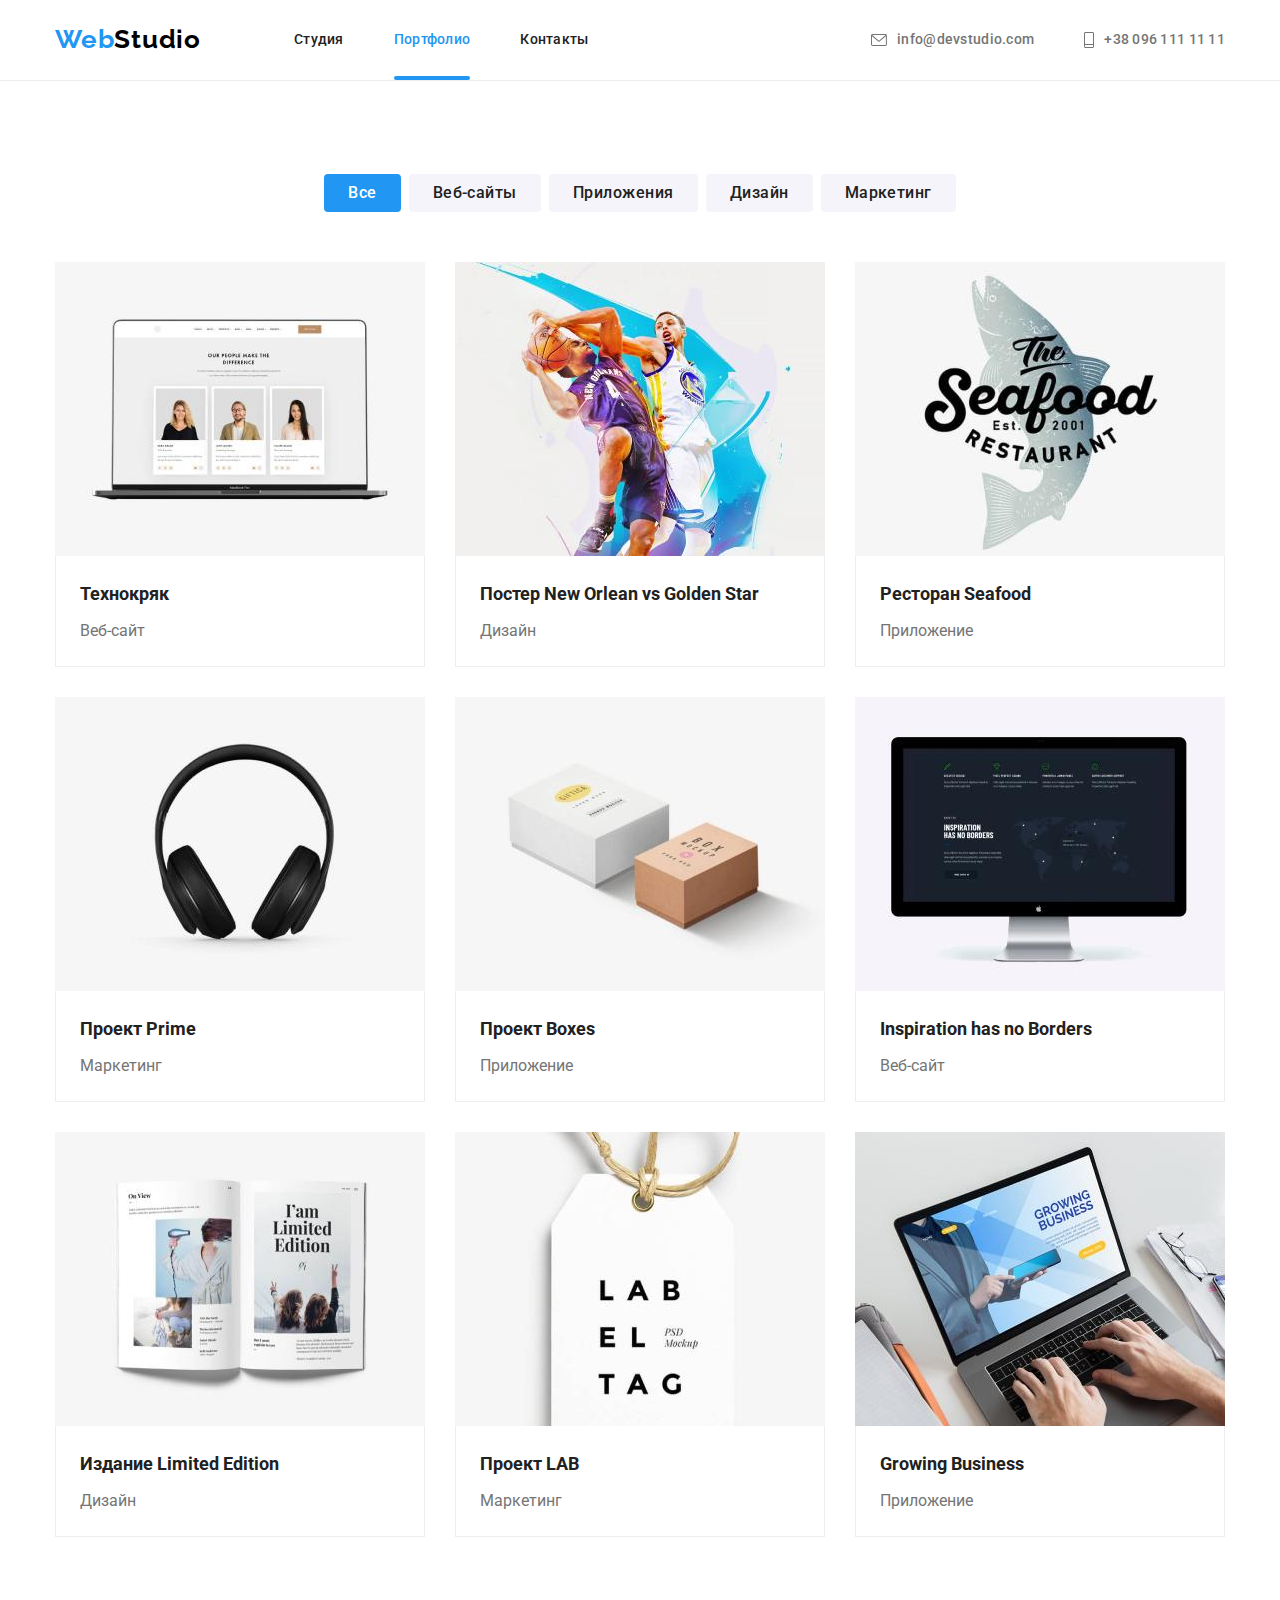
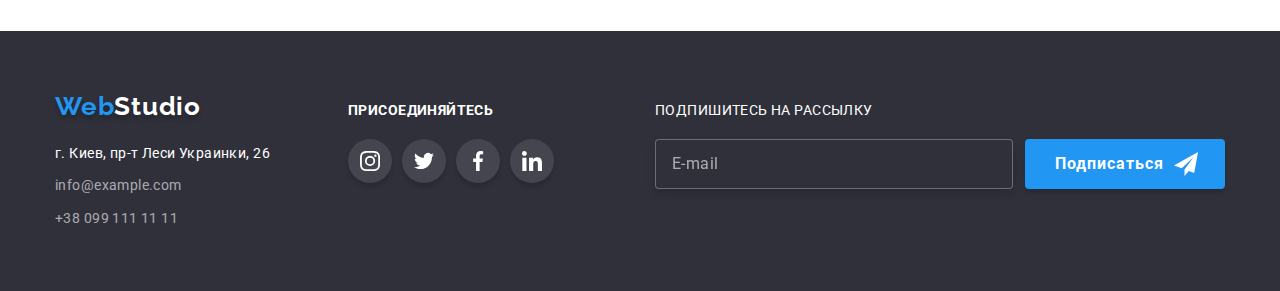
==== commit 60d61014: "3" ====
--- a/portfolio.html
+++ b/portfolio.html
@@ -4,544 +4,915 @@
     <meta charset="UTF-8" />
     <meta http-equiv="X-UA-Compatible" content="IE=edge" />
     <meta name="viewport" content="width=device-width, initial-scale=1.0" />
-    <title>Portfolio</title>
+    <title>Портфолио</title>
     <link rel="preconnect" href="https://fonts.googleapis.com" />
     <link rel="preconnect" href="https://fonts.gstatic.com" crossorigin />
     <link
       href="https://fonts.googleapis.com/css2?family=Raleway:wght@700&family=Roboto:wght@400;500;700;900&display=swap"
       rel="stylesheet"
     />
-    <link
-      rel="stylesheet"
-      href="https://cdnjs.cloudflare.com/ajax/libs/modern-normalize/1.1.0/modern-normalize.min.css"
-      integrity="sha512-wpPYUAdjBVSE4KJnH1VR1HeZfpl1ub8YT/NKx4PuQ5NmX2tKuGu6U/JRp5y+Y8XG2tV+wKQpNHVUX03MfMFn9Q=="
-      crossorigin="anonymous"
-      referrerpolicy="no-referrer"
-    />
-    <link rel="stylesheet" href="./css/main.min.css"/>
+    <link rel="stylesheet" href="./css/main.min.css" />
   </head>
+
   <body>
-        <header class="header">
-        <div class="container header-container">
-         <nav class="nav-bar">
-             <a href="/"class="nav-bar-logo">Web<span>Studio</span></a>
-             <ul class="navigation">
-                <li class="navigation__item"><a href="./index.html"class="navigation__link">Студия</a></li>
-                <li class="navigation__item"><a href="./portfolio.html"class="navigation__link navigation__link--current">Портфолио</a></li>
-                <li class="navigation__item"><a href="./"class="navigation__link">Контакты</a></li>
+    <!--*Navigation bar-->
+    <header class="header header__border">
+      <div class="header__container container">
+        <nav class="navigation">
+          <a href="./" class="logo logo--indent"
+            >Web<span class="logo--black">Studio</span></a
+          >
+          <ul class="site-nav">
+            <li class="site-nav__item">
+              <a href="./index.html" class="site-nav__link">Студия</a>
+            </li>
+            <li class="site-nav__item">
+              <a href="" class="site-nav__link site-nav__link--current"
+                >Портфолио</a
+              >
+            </li>
+            <li class="site-nav__item">
+              <a href="" class="site-nav__link">Контакты</a>
+            </li>
+          </ul>
+        </nav>
+
+        <!-- *Start mobile-menu -->
+        <button class="burger-btn" type="button" data-menu-open>
+          <svg
+            class="burger-btn__icon"
+            width="40"
+            height="40"
+            aria-label="переключатель мобильного меню"
+          >
+            <use href="./images/sprite.svg#icon-menu"></use>
+          </svg>
+        </button>
+
+        <div class="mobile-menu" data-menu>
+          <button class="close-btn" type="button" data-menu-close>
+            <svg
+              class="close-btn__icon"
+              width="40"
+              height="40"
+              aria-label="переключатель мобильного меню"
+            >
+              <use href="./images/sprite.svg#icon-menu-close"></use>
+            </svg>
+          </button>
+          <div class="navigation__box">
+            <ul class="mobile-nav">
+              <li class="mobile-nav__item">
+                <a href="./index.html" class="mobile-nav__link">Студия</a>
+              </li>
+              <li class="mobile-nav__item">
+                <a href="" class="mobile-nav__link mobile-nav__link--current"
+                  >Портфолио</a
+                >
+              </li>
+              <li class="mobile-nav__item">
+                <a href="" class="mobile-nav__link">Контакты</a>
+              </li>
             </ul>
-        </nav>
-                                                <!--*Mobile Menu-->
-             <button class="burger-btn" type="button" data-menu-open>
-                <svg class="burger-btn__icon" width="40" height="40" aria-label="переключатель мобильного меню">
-                    <use href="./images/sprite.svg#icon-menu"></use>
-                </svg>
-            </button>
-
-            <div class="mobile-menu" data-menu>
-                <button class="close-btn" type="button" data-menu-close>
-                    <svg class="close-btn__icon" width="40" height="40" aria-label="переключатель мобильного меню">
-                        <use href="./images/sprite.svg#icon-menu-close"></use>
-                    </svg>
-                </button>
-                <div class="navigation__box">
-                    <ul class="mobile-nav">
-                        <li class="mobile-nav__item">
-                            <a href="./index.html" class="mobile-nav__link mobile-nav__link">Студия</a>
-                        </li>
-                        <li class="mobile-nav__item">
-                            <a href="./portfolio.html" class="mobile-nav__link mobile-nav__link--current">Портфолио</a>
-                        </li>
-                        <li class="mobile-nav__item">
-                            <a href="" class="mobile-nav__link">Контакты</a>
-                        </li>
-                    </ul>
-                </div>
-                <div class="communication-box">
-                    <ul class="communication">
-                        <li class="communication__list">
-                            <a href="tel:+380961111111" class="communication__link communication__link--current">
-                                +38 096 111 11 11
-                            </a>
-                        </li>
-                        <li class="communication__list">
-                            <a href="mailto:info@devstudio.com" class="communication__link">
-                                info@devstudio.com
-                            </a>
-                        </li>
-                    </ul>
-                    <ul class="community">
-                        <li class="community__list">Instagram</li>
-                        <li class="community__list">Twitter</li>
-                        <li class="community__list">Facebook</li>
-                        <li class="community__list">LinkedIn</li>
-                    </ul>
-                </div>
-
-            </div>
-                                             <!-- *End mobile-menu -->
-
-            
-            <ul class="contacts">
-                <li class="contacts__item">
-                    <a class="contacts__link" href="mailto:info@devstudio.com">
-                    <svg class="icon-contacts__first" width="16" height="12">
-                    <use href="./images/sprite.svg#icon-envelope"></use>
-                </svg>info@devstudio.com
+          </div>
+          <div class="communication-box">
+            <ul class="communication">
+              <li class="communication__list">
+                <a
+                  href="tel:+380961111111"
+                  class="communication__link communication__link--current"
+                >
+                  +38 096 111 11 11
                 </a>
-            </li>
-                <li class="contacts__item">
-                <a class="contacts__link" href="tel:+380961111111">
-                <svg class="icon-contacts__second" width="10" height="16">
-                <use href="./images/sprite.svg#icon-phone"></use>
-                </svg>+380961111111</a></li>
+              </li>
+              <li class="communication__list">
+                <a href="mailto:info@devstudio.com" class="communication__link">
+                  info@devstudio.com
+                </a>
+              </li>
             </ul>
+            <ul class="community">
+              <li class="community__list">Instagram</li>
+              <li class="community__list">Twitter</li>
+              <li class="community__list">Facebook</li>
+              <li class="community__list">LinkedIn</li>
+            </ul>
+          </div>
         </div>
-        
-     </header>
-
-                                                  <!--Портфолио-->
-   <main>
-    <section class="section">
-      <div class="container">
-        <h1 class="section__title title--hidden">Портфолио</h1>
-        <ul class="filter">
-          <li class="filter__item">
-            <button type="button" class="filter__btn filter__btn--current">
-              Все
-            </button>
-          </li>
-          <li class="filter__item">
-            <button type="button" class="filter__btn">Веб-сайты</button>
-          </li>
-          <li class="filter__item">
-            <button type="button" class="filter__btn">Приложения</button>
-          </li>
-          <li class="filter__item">
-            <button type="button" class="filter__btn">Дизайн</button>
-          </li>
-          <li class="filter__item">
-            <button type="button" class="filter__btn">Маркетинг</button>
-          </li>
-        </ul>
-
-        <ul class="cards">
-          <li class="cards__item">
-            <a href="" class="cards__link">
-              <div class="overlay">
-                <picture>
-                  <source media="(min-width: 1200px)"
-                      srcset="./images/portfolio/desktop/portfolio1.jpg 403w, ./images/portfolio/desktop/portfolio1@2x.jpg 740w" sizes="33vw"/>
-                  <source media="(min-width: 1200px)"
-                      srcset="./images/portfolio/desktop/portfolio1.webp 403w, ./images/portfolio/desktop/portfolio1@2x.webp 740w"
-                      type="image/webp" sizes="33vw" /> 
-
-                  <source media="(min-width: 768px)"
-                      srcset="./images/portfolio/tablet/portfolio1.jpg 403w, ./images/portfolio/tablet/portfolio1@2x.jpg 740w" sizes="50vw" />
-                  <source media="(min-width: 768px)"
-                      srcset="./images/portfolio/tablet/portfolio1.webp 403w, ./images/portfolio/tablet/portfolio1@2x.webp 740w"
-                      type="image/webp" sizes="50vw" />
-
-                  <source media="(min-width: 280px)"
-                      srcset="./images/portfolio/mobile/portfolio1.jpg 403w, ./images/portfolio/mobile/portfolio1@2x.jpg 740w" sizes="100vw" />
-                  <source media="(min-width: 280px)"
-                      srcset="./images/portfolio/mobile/portfolio1.webp 403w, ./images/portfolio/mobile/portfolio1@2x.webp 740w" sizes="100vw"
-                      type="image/webp" />
-                  <img src="#" alt="Технокряк" loading="lazy" />
-                </picture>
-                <div class="overlay__box">
-                  <p>
-                    Технокряк это современная площадка распространения
-                    коронавируса. Компании используют эту платформу для
-                    цифрового шпионажа и атак на защищённые сервера
-                    конкурентов.
-                  </p>
-                </div>
-              </div>
-              <div class="cards__thumb">
-                <h2 class="cards__title">Технокряк</h2>
-                <p class="cards__text">Веб-сайт</p>
-              </div>
+        <!-- *End mobile-menu -->
+
+        <ul class="auth-nav">
+          <li class="auth-nav__item">
+            <a href="mailto:info@devstudio.com" class="auth-nav__link">
+              <svg class="auth-nav__icon--first" width="16" height="12">
+                <use href="images\sprite.svg#icon-envelope"></use></svg
+              >info@devstudio.com
             </a>
           </li>
-          <li class="cards__item">
-            <a href="" class="cards__link">
-              <div class="overlay">
-                <picture>
-                  <source media="(min-width: 1200px)"
-                      srcset="./images/portfolio/desktop/portfolio2.jpg 403w, ./images/portfolio/desktop/portfolio2@2x.jpg 740w" sizes="33vw"/>
-                  <source media="(min-width: 1200px)"
-                      srcset="./images/portfolio/desktop/portfolio2.webp 403w, ./images/portfolio/desktop/portfolio2@2x.webp 740w"
-                      type="image/webp" sizes="33vw" /> 
-
-                  <source media="(min-width: 768px)"
-                      srcset="./images/portfolio/tablet/portfolio2.jpg 403w, ./images/portfolio/tablet/portfolio2@2x.jpg 740w" sizes="50vw" />
-                  <source media="(min-width: 768px)"
-                      srcset="./images/portfolio/tablet/portfolio2.webp 403w, ./images/portfolio/tablet/portfolio2@2x.webp 740w"
-                      type="image/webp" sizes="50vw" />
-
-                  <source media="(min-width: 280px)"
-                      srcset="./images/portfolio/mobile/portfolio2.jpg 403w, ./images/portfolio/mobile/portfolio2@2x.jpg 740w" sizes="100vw" />
-                  <source media="(min-width: 280px)"
-                      srcset="./images/portfolio/mobile/portfolio2.webp 403w, ./images/portfolio/mobile/portfolio2@2x.webp 740w" sizes="100vw"
-                      type="image/webp" />
-                  <img src="#" alt="Постер New Orlean vs Golden Star" loading="lazy" /> 
-                </picture>
-                <div class="overlay__box">
-                  <p>
-                    Lorem ipsum dolor, sit amet consectetur adipisicing elit.
-                    Accusantium aliquam sunt sint suscipit unde soluta beatae
-                    odit nisi consequuntur possimus!
-                  </p>
-                </div>
-              </div>
-              <div class="cards__thumb">
-                <h2 class="cards__title">Постер New Orlean vs Golden Star</h2>
-                <p class="cards__text">Дизайн</p>
-              </div>
-            </a>
-          </li>
-          <li class="cards__item">
-            <a href="" class="cards__link">
-              <div class="overlay">
-                <picture>
-                  <source media="(min-width: 1200px)"
-                      srcset="./images/portfolio/desktop/portfolio3.jpg 403w, ./images/portfolio/desktop/portfolio3@2x.jpg 740w" sizes="33vw"/>
-                  <source media="(min-width: 1200px)"
-                      srcset="./images/portfolio/desktop/portfolio3.webp 403w, ./images/portfolio/desktop/portfolio3@2x.webp 740w"
-                      type="image/webp" sizes="33vw" /> 
-
-                  <source media="(min-width: 768px)"
-                      srcset="./images/portfolio/tablet/portfolio3.jpg 403w, ./images/portfolio/tablet/portfolio3@2x.jpg 740w" sizes="50vw" />
-                  <source media="(min-width: 768px)"
-                      srcset="./images/portfolio/tablet/portfolio3.webp 403w, ./images/portfolio/tablet/portfolio3@2x.webp 740w"
-                      type="image/webp" sizes="50vw" />
-
-                  <source media="(min-width: 280px)"
-                      srcset="./images/portfolio/mobile/portfolio3.jpg 403w, ./images/portfolio/mobile/portfolio3@2x.jpg 740w" sizes="100vw" />
-                  <source media="(min-width: 280px)"
-                      srcset="./images/portfolio/mobile/portfolio3.webp 403w, ./images/portfolio/mobile/portfolio3@2x.webp 740w" sizes="100vw"
-                      type="image/webp" />
-                  <img src="#" alt="Ресторан Seafood" loading="lazy" /> 
-                </picture>                
-                <div class="overlay__box">
-                  <p>
-                    Lorem ipsum dolor sit amet consectetur adipisicing elit.
-                    Alias, esse blanditiis labore distinctio culpa quidem,
-                    optio numquam cupiditate repellendus, quasi quaerat animi
-                    ullam. Iste, eius.
-                  </p>
-                </div>
-              </div>
-              <div class="cards__thumb">
-                <h2 class="cards__title">Ресторан Seafood</h2>
-                <p class="cards__text">Приложение</p>
-              </div>
-            </a>
-          </li>
-          <li class="cards__item">
-            <a href="" class="cards__link">
-              <div class="overlay">
-                <picture>
-                  <source media="(min-width: 1200px)"
-                      srcset="./images/portfolio/desktop/portfolio4.jpg 403w, ./images/portfolio/desktop/portfolio4@2x.jpg 740w" sizes="33vw"/>
-                  <source media="(min-width: 1200px)"
-                      srcset="./images/portfolio/desktop/portfolio4.webp 403w, ./images/portfolio/desktop/portfolio4@2x.webp 740w"
-                      type="image/webp" sizes="33vw" /> 
-
-                  <source media="(min-width: 768px)"
-                      srcset="./images/portfolio/tablet/portfolio4.jpg 403w, ./images/portfolio/tablet/portfolio4@2x.jpg 740w" sizes="50vw" />
-                  <source media="(min-width: 768px)"
-                      srcset="./images/portfolio/tablet/portfolio4.webp 403w, ./images/portfolio/tablet/portfolio4@2x.webp 740w"
-                      type="image/webp" sizes="50vw" />
-
-                  <source media="(min-width: 280px)"
-                      srcset="./images/portfolio/mobile/portfolio4.jpg 403w, ./images/portfolio/mobile/portfolio4@2x.jpg 740w" sizes="100vw" />
-                  <source media="(min-width: 280px)"
-                      srcset="./images/portfolio/mobile/portfolio4.webp 403w, ./images/portfolio/mobile/portfolio4@2x.webp 740w" sizes="100vw"
-                      type="image/webp" />
-                  <img src="#" alt="Проект Prime" loading="lazy" /> 
-                </picture>      
-              <div class="overlay__box">
-                  <p>
-                    Lorem ipsum dolor sit, amet consectetur adipisicing elit.
-                    Debitis cumque id dignissimos ratione non doloremque
-                    minima blanditiis vel. Recusandae numquam maxime mollitia
-                    accusamus doloribus cupiditate!
-                  </p>
-                </div>
-              </div>
-              <div class="cards__thumb">
-                <h2 class="cards__title">Проект Prime</h2>
-                <p class="cards__text">Маркетинг</p>
-              </div>
-            </a>
-          </li>
-          <li class="cards__item">
-            <a href="" class="cards__link">
-              <div class="overlay">
-                <picture>
-                  <source media="(min-width: 1200px)"
-                      srcset="./images/portfolio/desktop/portfolio5.jpg 403w, ./images/portfolio/desktop/portfolio5@2x.jpg 740w" sizes="33vw"/>
-                  <source media="(min-width: 1200px)"
-                      srcset="./images/portfolio/desktop/portfolio5.webp 403w, ./images/portfolio/desktop/portfolio5@2x.webp 740w"
-                      type="image/webp" sizes="33vw" /> 
-
-                  <source media="(min-width: 768px)"
-                      srcset="./images/portfolio/tablet/portfolio5.jpg 403w, ./images/portfolio/tablet/portfolio5@2x.jpg 740w" sizes="50vw" />
-                  <source media="(min-width: 768px)"
-                      srcset="./images/portfolio/tablet/portfolio5.webp 403w, ./images/portfolio/tablet/portfolio5@2x.webp 740w"
-                      type="image/webp" sizes="50vw" />
-
-                  <source media="(min-width: 280px)"
-                      srcset="./images/portfolio/mobile/portfolio5.jpg 403w, ./images/portfolio/mobile/portfolio5@2x.jpg 740w" sizes="100vw" />
-                  <source media="(min-width: 280px)"
-                      srcset="./images/portfolio/mobile/portfolio5.webp 403w, ./images/portfolio/mobile/portfolio5@2x.webp 740w" sizes="100vw"
-                      type="image/webp" />
-                  <img src="#" alt="Проект Boxes" loading="lazy" /> 
-                </picture>             
-                <div class="overlay__box">
-                  <p>
-                    Lorem ipsum dolor sit amet consectetur adipisicing elit.
-                    Nam similique quam consectetur reiciendis reprehenderit
-                    asperiores nemo ratione excepturi corporis repellendus ut
-                    voluptatem, dolores cupiditate accusantium!
-                  </p>
-                </div>
-              </div>
-              <div class="cards__thumb">
-                <h2 class="cards__title">Проект Boxes</h2>
-                <p class="cards__text">Приложение</p>
-              </div>
-            </a>
-          </li>
-          <li class="cards__item">
-            <a href="" class="cards__link">
-              <div class="overlay">
-                <picture>
-                  <source media="(min-width: 1200px)"
-                      srcset="./images/portfolio/desktop/portfolio6.jpg 403w, ./images/portfolio/desktop/portfolio6@2x.jpg 740w" sizes="33vw"/>
-                  <source media="(min-width: 1200px)"
-                      srcset="./images/portfolio/desktop/portfolio6.webp 403w, ./images/portfolio/desktop/portfolio6@2x.webp 740w"
-                      type="image/webp" sizes="33vw" /> 
-
-                  <source media="(min-width: 768px)"
-                      srcset="./images/portfolio/tablet/portfolio6.jpg 403w, ./images/portfolio/tablet/portfolio6@2x.jpg 740w" sizes="50vw" />
-                  <source media="(min-width: 768px)"
-                      srcset="./images/portfolio/tablet/portfolio6.webp 403w, ./images/portfolio/tablet/portfolio6@2x.webp 740w"
-                      type="image/webp" sizes="50vw" />
-
-                  <source media="(min-width: 280px)"
-                      srcset="./images/portfolio/mobile/portfolio6.jpg 403w, ./images/portfolio/mobile/portfolio6@2x.jpg 740w" sizes="100vw" />
-                  <source media="(min-width: 280px)"
-                      srcset="./images/portfolio/mobile/portfolio6.webp 403w, ./images/portfolio/mobile/portfolio6@2x.webp 740w" sizes="100vw"
-                      type="image/webp" />
-                  <img src="#" alt="Inspiration has no Borders" loading="lazy" /> 
-                </picture>              
-                <div class="overlay__box">
-                  <p>
-                    Lorem ipsum dolor sit amet consectetur adipisicing elit.
-                    Corrupti dignissimos aut cupiditate voluptatibus.
-                    Laudantium id nostrum ad architecto dolorem, deserunt
-                    eligendi corporis laborum odio incidunt.
-                  </p>
-                </div>
-              </div>
-              <div class="cards__thumb">
-                <h2 class="cards__title">Inspiration has no Borders</h2>
-                <p class="cards__text">Веб-сайт</p>
-              </div>
-            </a>
-          </li>
-          <li class="cards__item">
-            <a href="" class="cards__link">
-              <div class="overlay">
-                <picture>
-                  <source media="(min-width: 1200px)"
-                      srcset="./images/portfolio/desktop/portfolio7.jpg 403w, ./images/portfolio/desktop/portfolio7@2x.jpg 740w" sizes="33vw"/>
-                  <source media="(min-width: 1200px)"
-                      srcset="./images/portfolio/desktop/portfolio7.webp 403w, ./images/portfolio/desktop/portfolio7@2x.webp 740w"
-                      type="image/webp" sizes="33vw" /> 
-
-                  <source media="(min-width: 768px)"
-                      srcset="./images/portfolio/tablet/portfolio7.jpg 403w, ./images/portfolio/tablet/portfolio7@2x.jpg 740w" sizes="50vw" />
-                  <source media="(min-width: 768px)"
-                      srcset="./images/portfolio/tablet/portfolio7.webp 403w, ./images/portfolio/tablet/portfolio7@2x.webp 740w"
-                      type="image/webp" sizes="50vw" />
-
-                  <source media="(min-width: 280px)"
-                      srcset="./images/portfolio/mobile/portfolio7.jpg 403w, ./images/portfolio/mobile/portfolio7@2x.jpg 740w" sizes="100vw" />
-                  <source media="(min-width: 280px)"
-                      srcset="./images/portfolio/mobile/portfolio7.webp 403w, ./images/portfolio/mobile/portfolio7@2x.webp 740w" sizes="100vw"
-                      type="image/webp" />
-                  <img src="#" alt="Издание Limited Edition" loading="lazy" /> 
-                </picture>              
-                <div class="overlay__box">
-                  <p>
-                    Lorem ipsum, dolor sit amet consectetur adipisicing elit.
-                    Nesciunt dolor iure excepturi ratione commodi, voluptatem
-                    exercitationem et consectetur? Atque, corporis aut cum
-                    nisi hic fugiat.
-                  </p>
-                </div>
-              </div>
-              <div class="cards__thumb">
-                <h2 class="cards__title">Издание Limited Edition</h2>
-                <p class="cards__text">Дизайн</p>
-              </div>
-            </a>
-          </li>
-          <li class="cards__item">
-            <a href="" class="cards__link">
-              <div class="overlay">
-                <picture>
-                  <source media="(min-width: 1200px)"
-                      srcset="./images/portfolio/desktop/portfolio8.jpg 403w, ./images/portfolio/desktop/portfolio8@2x.jpg 740w" sizes="33vw"/>
-                  <source media="(min-width: 1200px)"
-                      srcset="./images/portfolio/desktop/portfolio8.webp 403w, ./images/portfolio/desktop/portfolio8@2x.webp 740w"
-                      type="image/webp" sizes="33vw" /> 
-
-                  <source media="(min-width: 768px)"
-                      srcset="./images/portfolio/tablet/portfolio8.jpg 403w, ./images/portfolio/tablet/portfolio8@2x.jpg 740w" sizes="50vw" />
-                  <source media="(min-width: 768px)"
-                      srcset="./images/portfolio/tablet/portfolio8.webp 403w, ./images/portfolio/tablet/portfolio8@2x.webp 740w"
-                      type="image/webp" sizes="50vw" />
-
-                  <source media="(min-width: 280px)"
-                      srcset="./images/portfolio/mobile/portfolio8.jpg 403w, ./images/portfolio/mobile/portfolio8@2x.jpg 740w" sizes="100vw" />
-                  <source media="(min-width: 280px)"
-                      srcset="./images/portfolio/mobile/portfolio8.webp 403w, ./images/portfolio/mobile/portfolio8@2x.webp 740w" sizes="100vw"
-                      type="image/webp" />
-                  <img src="#" alt="Проект LAB" loading="lazy" /> 
-                </picture>               
-                <div class="overlay__box">
-                  <p>
-                    Lorem ipsum dolor, sit amet consectetur adipisicing elit.
-                    Laborum tenetur expedita ad nobis officia quibusdam illo,
-                    nisi nesciunt sit quaerat, tempora sapiente asperiores,
-                    aperiam recusandae.
-                  </p>
-                </div>
-              </div>
-              <div class="cards__thumb">
-                <h2 class="cards__title">Проект LAB</h2>
-                <p class="cards__text">Маркетинг</p>
-              </div>
-            </a>
-          </li>
-          <li class="cards__item">
-            <a href="" class="cards__link">
-              <div class="overlay">
-                <picture>
-                  <source media="(min-width: 1200px)"
-                      srcset="./images/portfolio/desktop/portfolio9.jpg 403w, ./images/portfolio/desktop/portfolio9@2x.jpg 740w" sizes="33vw"/>
-                  <source media="(min-width: 1200px)"
-                      srcset="./images/portfolio/desktop/portfolio9.webp 403w, ./images/portfolio/desktop/portfolio9@2x.webp 740w"
-                      type="image/webp" sizes="33vw" /> 
-
-                  <source media="(min-width: 768px)"
-                      srcset="./images/portfolio/tablet/portfolio9.jpg 403w, ./images/portfolio/tablet/portfolio9@2x.jpg 740w" sizes="50vw" />
-                  <source media="(min-width: 768px)"
-                      srcset="./images/portfolio/tablet/portfolio9.webp 403w, ./images/portfolio/tablet/portfolio9@2x.webp 740w"
-                      type="image/webp" sizes="50vw" />
-
-                  <source media="(min-width: 280px)"
-                      srcset="./images/portfolio/mobile/portfolio9.jpg 403w, ./images/portfolio/mobile/portfolio9@2x.jpg 740w" sizes="100vw" />
-                  <source media="(min-width: 280px)"
-                      srcset="./images/portfolio/mobile/portfolio9.webp 403w, ./images/portfolio/mobile/portfolio9@2x.webp 740w" sizes="100vw"
-                      type="image/webp" />
-                  <img src="#" alt="Growing Business" loading="lazy" /> 
-                </picture>              
-                <div class="overlay__box">
-                  <p>
-                    Lorem ipsum dolor sit amet consectetur adipisicing elit.
-                    Voluptatem dolore, illum excepturi ipsa quod perferendis
-                    soluta, obcaecati molestias earum necessitatibus odit cum
-                    eaque, nulla non.
-                  </p>
-                </div>
-              </div>
-              <div class="cards__thumb">
-                <h2 class="cards__title">Growing Business</h2>
-                <p class="cards__text">Приложение</p>
-              </div>
+
+          <li class="auth-nav__item">
+            <a href="tel:+380961111111" class="auth-nav__link">
+              <svg class="auth-nav__icon--second" width="10" height="16">
+                <use href="images\sprite.svg#icon-phone"></use></svg
+              >+38 096 111 11 11
             </a>
           </li>
         </ul>
       </div>
-    </section>
-  </main>
-
-    <!--Футер-->
+    </header>
+
+    <!--*Portfolio main content-->
+    <main>
+      <section class="section">
+        <div class="container">
+          <h1 class="section__title title--hidden">Портфолио</h1>
+          <ul class="filter">
+            <li class="filter__item">
+              <button type="button" class="filter__btn filter__btn--current">
+                Все
+              </button>
+            </li>
+            <li class="filter__item">
+              <button type="button" class="filter__btn">Веб-сайты</button>
+            </li>
+            <li class="filter__item">
+              <button type="button" class="filter__btn">Приложения</button>
+            </li>
+            <li class="filter__item">
+              <button type="button" class="filter__btn">Дизайн</button>
+            </li>
+            <li class="filter__item">
+              <button type="button" class="filter__btn">Маркетинг</button>
+            </li>
+          </ul>
+
+          <ul class="cards">
+            <li class="cards__item">
+              <a href="" class="cards__link">
+                <div class="overlay">
+                  <picture>
+                    <source
+                      media="(min-width: 1200px)"
+                      srcset="
+                        ./images/portfolio/desktop/portfolio1.jpg    370w,
+                        ./images/portfolio/desktop/portfolio1@2x.jpg 740w
+                      "
+                      sizes="370px"
+                    />
+                    <source
+                      media="(min-width: 1200px)"
+                      srcset="
+                        ./images/portfolio/desktop/portfolio1.webp    370w,
+                        ./images/portfolio/desktop/portfolio1@2x.webp 740w
+                      "
+                      type="image/webp"
+                      sizes="370px"
+                    />
+
+                    <source
+                      media="(min-width: 768px)"
+                      srcset="
+                        ./images/portfolio/tablet/portfolio1.jpg    354w,
+                        ./images/portfolio/tablet/portfolio1@2x.jpg 708w
+                      "
+                      sizes="354px"
+                    />
+                    <source
+                      media="(min-width: 768px)"
+                      srcset="
+                        ./images/portfolio/tablet/portfolio1.webp    354w,
+                        ./images/portfolio/tablet/portfolio1@2x.webp 708w
+                      "
+                      type="image/webp"
+                      sizes="354px"
+                    />
+
+                    <source
+                      media="(min-width: 280px)"
+                      srcset="
+                        ./images/portfolio/mobile/portfolio1.jpg    450w,
+                        ./images/portfolio/mobile/portfolio1@2x.jpg 900w
+                      "
+                      sizes="450px"
+                    />
+                    <source
+                      media="(min-width: 280px)"
+                      srcset="
+                        ./images/portfolio/mobile/portfolio1.webp    450w,
+                        ./images/portfolio/mobile/portfolio1@2x.webp 900w
+                      "
+                      sizes="450px"
+                      type="image/webp"
+                    />
+                    <img src="#" alt="Технокряк" loading="lazy" />
+                  </picture>
+                  <div class="overlay__box">
+                    <p>
+                      Технокряк это современная площадка распространения
+                      коронавируса. Компании используют эту платформу для
+                      цифрового шпионажа и атак на защищённые сервера
+                      конкурентов.
+                    </p>
+                  </div>
+                </div>
+                <div class="cards__thumb">
+                  <h2 class="cards__title">Технокряк</h2>
+                  <p class="cards__text">Веб-сайт</p>
+                </div>
+              </a>
+            </li>
+            <li class="cards__item">
+              <a href="" class="cards__link">
+                <div class="overlay">
+                  <picture>
+                    <source
+                      media="(min-width: 1200px)"
+                      srcset="
+                        ./images/portfolio/desktop/portfolio2.jpg    370w,
+                        ./images/portfolio/desktop/portfolio2@2x.jpg 740w
+                      "
+                      sizes="370px"
+                    />
+                    <source
+                      media="(min-width: 1200px)"
+                      srcset="
+                        ./images/portfolio/desktop/portfolio2.webp    370w,
+                        ./images/portfolio/desktop/portfolio2@2x.webp 740w
+                      "
+                      type="image/webp"
+                      sizes="370px"
+                    />
+
+                    <source
+                      media="(min-width: 768px)"
+                      srcset="
+                        ./images/portfolio/tablet/portfolio2.jpg    354w,
+                        ./images/portfolio/tablet/portfolio2@2x.jpg 708w
+                      "
+                      sizes="354px"
+                    />
+                    <source
+                      media="(min-width: 768px)"
+                      srcset="
+                        ./images/portfolio/tablet/portfolio2.webp    354w,
+                        ./images/portfolio/tablet/portfolio2@2x.webp 708w
+                      "
+                      type="image/webp"
+                      sizes="354px"
+                    />
+
+                    <source
+                      media="(min-width: 280px)"
+                      srcset="
+                        ./images/portfolio/mobile/portfolio2.jpg    450w,
+                        ./images/portfolio/mobile/portfolio2@2x.jpg 900w
+                      "
+                      sizes="450px"
+                    />
+                    <source
+                      media="(min-width: 280px)"
+                      srcset="
+                        ./images/portfolio/mobile/portfolio2.webp    450w,
+                        ./images/portfolio/mobile/portfolio2@2x.webp 900w
+                      "
+                      sizes="450px"
+                      type="image/webp"
+                    />
+                    <img
+                      src="#"
+                      alt="Постер New Orlean vs Golden Star"
+                      loading="lazy"
+                    />
+                  </picture>
+                  <div class="overlay__box">
+                    <p>
+                      Lorem ipsum dolor, sit amet consectetur adipisicing elit.
+                      Accusantium aliquam sunt sint suscipit unde soluta beatae
+                      odit nisi consequuntur possimus!
+                    </p>
+                  </div>
+                </div>
+                <div class="cards__thumb">
+                  <h2 class="cards__title">Постер New Orlean vs Golden Star</h2>
+                  <p class="cards__text">Дизайн</p>
+                </div>
+              </a>
+            </li>
+            <li class="cards__item">
+              <a href="" class="cards__link">
+                <div class="overlay">
+                  <picture>
+                    <source
+                      media="(min-width: 1200px)"
+                      srcset="
+                        ./images/portfolio/desktop/portfolio3.jpg    370w,
+                        ./images/portfolio/desktop/portfolio3@2x.jpg 740w
+                      "
+                      sizes="370px"
+                    />
+                    <source
+                      media="(min-width: 1200px)"
+                      srcset="
+                        ./images/portfolio/desktop/portfolio3.webp    370w,
+                        ./images/portfolio/desktop/portfolio3@2x.webp 740w
+                      "
+                      type="image/webp"
+                      sizes="370px"
+                    />
+
+                    <source
+                      media="(min-width: 768px)"
+                      srcset="
+                        ./images/portfolio/tablet/portfolio3.jpg    354w,
+                        ./images/portfolio/tablet/portfolio3@2x.jpg 708w
+                      "
+                      sizes="354px"
+                    />
+                    <source
+                      media="(min-width: 768px)"
+                      srcset="
+                        ./images/portfolio/tablet/portfolio3.webp    354w,
+                        ./images/portfolio/tablet/portfolio3@2x.webp 708w
+                      "
+                      type="image/webp"
+                      sizes="354px"
+                    />
+
+                    <source
+                      media="(min-width: 280px)"
+                      srcset="
+                        ./images/portfolio/mobile/portfolio3.jpg    450w,
+                        ./images/portfolio/mobile/portfolio3@2x.jpg 900w
+                      "
+                      sizes="450px"
+                    />
+                    <source
+                      media="(min-width: 280px)"
+                      srcset="
+                        ./images/portfolio/mobile/portfolio3.webp    450w,
+                        ./images/portfolio/mobile/portfolio3@2x.webp 900w
+                      "
+                      sizes="450px"
+                      type="image/webp"
+                    />
+                    <img src="#" alt="Ресторан Seafood" loading="lazy" />
+                  </picture>
+                  <div class="overlay__box">
+                    <p>
+                      Lorem ipsum dolor sit amet consectetur adipisicing elit.
+                      Alias, esse blanditiis labore distinctio culpa quidem,
+                      optio numquam cupiditate repellendus, quasi quaerat animi
+                      ullam. Iste, eius.
+                    </p>
+                  </div>
+                </div>
+                <div class="cards__thumb">
+                  <h2 class="cards__title">Ресторан Seafood</h2>
+                  <p class="cards__text">Приложение</p>
+                </div>
+              </a>
+            </li>
+            <li class="cards__item">
+              <a href="" class="cards__link">
+                <div class="overlay">
+                  <picture>
+                    <source
+                      media="(min-width: 1200px)"
+                      srcset="
+                        ./images/portfolio/desktop/portfolio4.jpg    370w,
+                        ./images/portfolio/desktop/portfolio4@2x.jpg 740w
+                      "
+                      sizes="370px"
+                    />
+                    <source
+                      media="(min-width: 1200px)"
+                      srcset="
+                        ./images/portfolio/desktop/portfolio4.webp    370w,
+                        ./images/portfolio/desktop/portfolio4@2x.webp 740w
+                      "
+                      type="image/webp"
+                      sizes="370px"
+                    />
+
+                    <source
+                      media="(min-width: 768px)"
+                      srcset="
+                        ./images/portfolio/tablet/portfolio4.jpg    354w,
+                        ./images/portfolio/tablet/portfolio4@2x.jpg 708w
+                      "
+                      sizes="354px"
+                    />
+                    <source
+                      media="(min-width: 768px)"
+                      srcset="
+                        ./images/portfolio/tablet/portfolio4.webp    354w,
+                        ./images/portfolio/tablet/portfolio4@2x.webp 708w
+                      "
+                      type="image/webp"
+                      sizes="354px"
+                    />
+
+                    <source
+                      media="(min-width: 280px)"
+                      srcset="
+                        ./images/portfolio/mobile/portfolio4.jpg    450w,
+                        ./images/portfolio/mobile/portfolio4@2x.jpg 900w
+                      "
+                      sizes="450px"
+                    />
+                    <source
+                      media="(min-width: 280px)"
+                      srcset="
+                        ./images/portfolio/mobile/portfolio4.webp    450w,
+                        ./images/portfolio/mobile/portfolio4@2x.webp 900w
+                      "
+                      sizes="450px"
+                      type="image/webp"
+                    />
+                    <img src="#" alt="Проект Prime" loading="lazy" />
+                  </picture>
+                  <div class="overlay__box">
+                    <p>
+                      Lorem ipsum dolor sit, amet consectetur adipisicing elit.
+                      Debitis cumque id dignissimos ratione non doloremque
+                      minima blanditiis vel. Recusandae numquam maxime mollitia
+                      accusamus doloribus cupiditate!
+                    </p>
+                  </div>
+                </div>
+                <div class="cards__thumb">
+                  <h2 class="cards__title">Проект Prime</h2>
+                  <p class="cards__text">Маркетинг</p>
+                </div>
+              </a>
+            </li>
+            <li class="cards__item">
+              <a href="" class="cards__link">
+                <div class="overlay">
+                  <picture>
+                    <source
+                      media="(min-width: 1200px)"
+                      srcset="
+                        ./images/portfolio/desktop/portfolio5.jpg    370w,
+                        ./images/portfolio/desktop/portfolio5@2x.jpg 740w
+                      "
+                      sizes="370px"
+                    />
+                    <source
+                      media="(min-width: 1200px)"
+                      srcset="
+                        ./images/portfolio/desktop/portfolio5.webp    370w,
+                        ./images/portfolio/desktop/portfolio5@2x.webp 740w
+                      "
+                      type="image/webp"
+                      sizes="370px"
+                    />
+
+                    <source
+                      media="(min-width: 768px)"
+                      srcset="
+                        ./images/portfolio/tablet/portfolio5.jpg    354w,
+                        ./images/portfolio/tablet/portfolio5@2x.jpg 708w
+                      "
+                      sizes="354px"
+                    />
+                    <source
+                      media="(min-width: 768px)"
+                      srcset="
+                        ./images/portfolio/tablet/portfolio5.webp    354w,
+                        ./images/portfolio/tablet/portfolio5@2x.webp 708w
+                      "
+                      type="image/webp"
+                      sizes="354px"
+                    />
+
+                    <source
+                      media="(min-width: 280px)"
+                      srcset="
+                        ./images/portfolio/mobile/portfolio5.jpg    450w,
+                        ./images/portfolio/mobile/portfolio5@2x.jpg 900w
+                      "
+                      sizes="450px"
+                    />
+                    <source
+                      media="(min-width: 280px)"
+                      srcset="
+                        ./images/portfolio/mobile/portfolio5.webp    450w,
+                        ./images/portfolio/mobile/portfolio5@2x.webp 900w
+                      "
+                      sizes="450px"
+                      type="image/webp"
+                    />
+                    <img src="#" alt="Проект Boxes" loading="lazy" />
+                  </picture>
+                  <div class="overlay__box">
+                    <p>
+                      Lorem ipsum dolor sit amet consectetur adipisicing elit.
+                      Nam similique quam consectetur reiciendis reprehenderit
+                      asperiores nemo ratione excepturi corporis repellendus ut
+                      voluptatem, dolores cupiditate accusantium!
+                    </p>
+                  </div>
+                </div>
+                <div class="cards__thumb">
+                  <h2 class="cards__title">Проект Boxes</h2>
+                  <p class="cards__text">Приложение</p>
+                </div>
+              </a>
+            </li>
+            <li class="cards__item">
+              <a href="" class="cards__link">
+                <div class="overlay">
+                  <picture>
+                    <source
+                      media="(min-width: 1200px)"
+                      srcset="
+                        ./images/portfolio/desktop/portfolio6.jpg    370w,
+                        ./images/portfolio/desktop/portfolio6@2x.jpg 740w
+                      "
+                      sizes="370px"
+                    />
+                    <source
+                      media="(min-width: 1200px)"
+                      srcset="
+                        ./images/portfolio/desktop/portfolio6.webp    370w,
+                        ./images/portfolio/desktop/portfolio6@2x.webp 740w
+                      "
+                      type="image/webp"
+                      sizes="370px"
+                    />
+
+                    <source
+                      media="(min-width: 768px)"
+                      srcset="
+                        ./images/portfolio/tablet/portfolio6.jpg    354w,
+                        ./images/portfolio/tablet/portfolio6@2x.jpg 708w
+                      "
+                      sizes="354px"
+                    />
+                    <source
+                      media="(min-width: 768px)"
+                      srcset="
+                        ./images/portfolio/tablet/portfolio6.webp    354w,
+                        ./images/portfolio/tablet/portfolio6@2x.webp 708w
+                      "
+                      type="image/webp"
+                      sizes="354px"
+                    />
+
+                    <source
+                      media="(min-width: 280px)"
+                      srcset="
+                        ./images/portfolio/mobile/portfolio6.jpg    450w,
+                        ./images/portfolio/mobile/portfolio6@2x.jpg 900w
+                      "
+                      sizes="450px"
+                    />
+                    <source
+                      media="(min-width: 280px)"
+                      srcset="
+                        ./images/portfolio/mobile/portfolio6.webp    450w,
+                        ./images/portfolio/mobile/portfolio6@2x.webp 900w
+                      "
+                      sizes="450px"
+                      type="image/webp"
+                    />
+                    <img
+                      src="#"
+                      alt="Inspiration has no Borders"
+                      loading="lazy"
+                    />
+                  </picture>
+                  <div class="overlay__box">
+                    <p>
+                      Lorem ipsum dolor sit amet consectetur adipisicing elit.
+                      Corrupti dignissimos aut cupiditate voluptatibus.
+                      Laudantium id nostrum ad architecto dolorem, deserunt
+                      eligendi corporis laborum odio incidunt.
+                    </p>
+                  </div>
+                </div>
+                <div class="cards__thumb">
+                  <h2 class="cards__title">Inspiration has no Borders</h2>
+                  <p class="cards__text">Веб-сайт</p>
+                </div>
+              </a>
+            </li>
+            <li class="cards__item">
+              <a href="" class="cards__link">
+                <div class="overlay">
+                  <picture>
+                    <source
+                      media="(min-width: 1200px)"
+                      srcset="
+                        ./images/portfolio/desktop/portfolio7.jpg    370w,
+                        ./images/portfolio/desktop/portfolio7@2x.jpg 740w
+                      "
+                      sizes="370px"
+                    />
+                    <source
+                      media="(min-width: 1200px)"
+                      srcset="
+                        ./images/portfolio/desktop/portfolio7.webp    370w,
+                        ./images/portfolio/desktop/portfolio7@2x.webp 740w
+                      "
+                      type="image/webp"
+                      sizes="370px"
+                      <source
+                      media="(min-width: 768px)"
+                      srcset="
+                        ./images/portfolio/tablet/portfolio7.jpg    354w,
+                        ./images/portfolio/tablet/portfolio7@2x.jpg 708w
+                      "
+                      sizes="354px"
+                    />
+                    <source
+                      media="(min-width: 768px)"
+                      srcset="
+                        ./images/portfolio/tablet/portfolio7.webp    354w,
+                        ./images/portfolio/tablet/portfolio7@2x.webp 708w
+                      "
+                      type="image/webp"
+                      sizes="354px"
+                    />
+
+                    <source
+                      media="(min-width: 280px)"
+                      srcset="
+                        ./images/portfolio/mobile/portfolio7.jpg    450w,
+                        ./images/portfolio/mobile/portfolio7@2x.jpg 900w
+                      "
+                      sizes="450px"
+                    />
+                    <source
+                      media="(min-width: 280px)"
+                      srcset="
+                        ./images/portfolio/mobile/portfolio7.webp    450w,
+                        ./images/portfolio/mobile/portfolio7@2x.webp 900w
+                      "
+                      sizes="450px"
+                      type="image/webp"
+                    />
+                    <img src="#" alt="Издание Limited Edition" loading="lazy" />
+                  </picture>
+                  <div class="overlay__box">
+                    <p>
+                      Lorem ipsum, dolor sit amet consectetur adipisicing elit.
+                      Nesciunt dolor iure excepturi ratione commodi, voluptatem
+                      exercitationem et consectetur? Atque, corporis aut cum
+                      nisi hic fugiat.
+                    </p>
+                  </div>
+                </div>
+                <div class="cards__thumb">
+                  <h2 class="cards__title">Издание Limited Edition</h2>
+                  <p class="cards__text">Дизайн</p>
+                </div>
+              </a>
+            </li>
+            <li class="cards__item">
+              <a href="" class="cards__link">
+                <div class="overlay">
+                  <picture>
+                    <source
+                      media="(min-width: 1200px)"
+                      srcset="
+                        ./images/portfolio/desktop/portfolio8.jpg    370w,
+                        ./images/portfolio/desktop/portfolio8@2x.jpg 740w
+                      "
+                      sizes="370px"
+                    />
+                    <source
+                      media="(min-width: 1200px)"
+                      srcset="
+                        ./images/portfolio/desktop/portfolio8.webp    370w,
+                        ./images/portfolio/desktop/portfolio8@2x.webp 740w
+                      "
+                      type="image/webp"
+                      sizes="370px"
+                    />
+
+                    <source
+                      media="(min-width: 768px)"
+                      srcset="
+                        ./images/portfolio/tablet/portfolio8.jpg    354w,
+                        ./images/portfolio/tablet/portfolio8@2x.jpg 708w
+                      "
+                      sizes="354px"
+                    />
+                    <source
+                      media="(min-width: 768px)"
+                      srcset="
+                        ./images/portfolio/tablet/portfolio8.webp    354w,
+                        ./images/portfolio/tablet/portfolio8@2x.webp 708w
+                      "
+                      type="image/webp"
+                      sizes="354px"
+                    />
+
+                    <source
+                      media="(min-width: 280px)"
+                      srcset="
+                        ./images/portfolio/mobile/portfolio8.jpg    450w,
+                        ./images/portfolio/mobile/portfolio8@2x.jpg 900w
+                      "
+                      sizes="450px"
+                    />
+                    <source
+                      media="(min-width: 280px)"
+                      srcset="
+                        ./images/portfolio/mobile/portfolio8.webp    450w,
+                        ./images/portfolio/mobile/portfolio8@2x.webp 900w
+                      "
+                      sizes="450px"
+                      type="image/webp"
+                    />
+                    <img src="#" alt="Проект LAB" loading="lazy" />
+                  </picture>
+                  <div class="overlay__box">
+                    <p>
+                      Lorem ipsum dolor, sit amet consectetur adipisicing elit.
+                      Laborum tenetur expedita ad nobis officia quibusdam illo,
+                      nisi nesciunt sit quaerat, tempora sapiente asperiores,
+                      aperiam recusandae.
+                    </p>
+                  </div>
+                </div>
+                <div class="cards__thumb">
+                  <h2 class="cards__title">Проект LAB</h2>
+                  <p class="cards__text">Маркетинг</p>
+                </div>
+              </a>
+            </li>
+            <li class="cards__item">
+              <a href="" class="cards__link">
+                <div class="overlay">
+                  <picture>
+                    <source
+                      media="(min-width: 1200px)"
+                      srcset="
+                        ./images/portfolio/desktop/portfolio9.jpg    370w,
+                        ./images/portfolio/desktop/portfolio9@2x.jpg 740w
+                      "
+                      sizes="370px"
+                    />
+                    <source
+                      media="(min-width: 1200px)"
+                      srcset="
+                        ./images/portfolio/desktop/portfolio9.webp    370w,
+                        ./images/portfolio/desktop/portfolio9@2x.webp 740w
+                      "
+                      type="image/webp"
+                      sizes="370px"
+                    />
+
+                    <source
+                      media="(min-width: 768px)"
+                      srcset="
+                        ./images/portfolio/tablet/portfolio9.jpg    354w,
+                        ./images/portfolio/tablet/portfolio9@2x.jpg 708w
+                      "
+                      sizes="354px"
+                    />
+                    <source
+                      media="(min-width: 768px)"
+                      srcset="
+                        ./images/portfolio/tablet/portfolio9.webp    354w,
+                        ./images/portfolio/tablet/portfolio9@2x.webp 708w
+                      "
+                      type="image/webp"
+                      sizes="354px"
+                    />
+
+                    <source
+                      media="(min-width: 280px)"
+                      srcset="
+                        ./images/portfolio/mobile/portfolio9.jpg    450w,
+                        ./images/portfolio/mobile/portfolio9@2x.jpg 900w
+                      "
+                      sizes="450px"
+                    />
+                    <source
+                      media="(min-width: 280px)"
+                      srcset="
+                        ./images/portfolio/mobile/portfolio9.webp    450w,
+                        ./images/portfolio/mobile/portfolio9@2x.webp 900w
+                      "
+                      sizes="450px"
+                      type="image/webp"
+                    />
+                    <img src="#" alt="Growing Business" loading="lazy" />
+                  </picture>
+                  <div class="overlay__box">
+                    <p>
+                      Lorem ipsum dolor sit amet consectetur adipisicing elit.
+                      Voluptatem dolore, illum excepturi ipsa quod perferendis
+                      soluta, obcaecati molestias earum necessitatibus odit cum
+                      eaque, nulla non.
+                    </p>
+                  </div>
+                </div>
+                <div class="cards__thumb">
+                  <h2 class="cards__title">Growing Business</h2>
+                  <p class="cards__text">Приложение</p>
+                </div>
+              </a>
+            </li>
+          </ul>
+        </div>
+      </section>
+    </main>
+
+    <!--*Footer-->
     <footer class="footer">
-        <div class="container footer__container">
-            <div class="address__footer">
-                <a href="./" class="logo__footer">Web<span>Studio</span></a>
-                <address class="address">
-                    <ul class="address__list">
-                        <li class="address__item"><a href="https://goo.gl/maps/F7kHpcfv4nyUsWdm8" target="_blank"
-                                rel="noopener noreferrer" class="address__link city-link">г. Киев, пр-т Леси Украинки, 26</a></li>
-                        <li class="address__item"><a href="mailto:info@example.com" class="address__link">info@example.com</a></li>
-                        <li class="address__item"><a href="tel:+380991111111" class="address__link">+38 099 111 11 11</a></li>
-                    </ul>
-                </address>
-            </div>
-
-            <div class="social__footer">              
-                <h2 class="social__footer--title">присоединяйтесь</h2>
-                <ul class="social__footer--list">
-                    <li class="social__footer--item">
-                        <a href="" class="social__footer--link social__footer--link-item">
-                            <svg class="social__footer--icon social__icon--fill">
-                                <use href="./images/sprite.svg#icon-instagram"></use>
-                            </svg>
-                        </a>
-                    </li>                            
-                    
-                    <li class="social__footer--item">
-                        <a href="" class="social__footer--link social__footer--link-item">
-                            <svg class="social__footer--icon social__icon--fill">
-                                <use href="./images/sprite.svg#icon-twitter"></use>                        
-                            </svg>
-                        </a>
-                    </li>                            
-                    
-                    <li class="social__footer--item">
-                        <a href="" class="social__footer--link social__footer--link-item">
-                            <svg class="social__footer--icon social__icon--fill">
-                                <use href="./images/sprite.svg#icon-facebook"></use>
-                            </svg>
-                        </a>
-                    </li>                            
-                    
-                    <li class="social__footer--item">
-                        <a href="" class="social__footer--link social__footer--link-item">
-                            <svg class="social__footer--icon social__icon--fill">
-                                <use href="./images/sprite.svg#icon-linkedin"></use>
-                            </svg>
-                        </a>
-                    </li>                               
-                </ul>
-            </div>
-
-
-            <form class="mailing__form">
-                <div class="mailing__input">
-                    <label class="sign__label" for="mailing">Подпишитесь на рассылку</label>
-                    <input class="sign__input" type="email" name="email" id="mailing" placeholder="E-mail">
-                </div>
-                <button type="submit" class="mailing__btn">Подписаться                    
-                    <svg class="btn__icon">
-                    <use href="./images/sprite.svg#icon-send"></use>
-                    </svg>                    
-                </button>
-                </form>         
-            </div>           
-
-            
-        
-        
+      <div class="container footer__container">
+        <div class="footer__box">
+          <a href="./" class="logo logo--margin logo--shadow"
+            >Web<span class="logo--white">Studio</span></a
+          >
+          <address class="contacts">
+            <ul class="contacts__list">
+              <li class="contacts__item">
+                <a
+                  href="https://goo.gl/maps/F7kHpcfv4nyUsWdm8"
+                  target="_blank"
+                  rel="noopener noreferrer"
+                  class="contacts__link contacts__link--white"
+                >
+                  г. Киев, пр-т Леси Украинки, 26
+                </a>
+              </li>
+              <li class="contacts__item">
+                <a href="mailto:info@example.com" class="contacts__link">
+                  info@example.com
+                </a>
+              </li>
+              <li class="contacts__item">
+                <a href="tel:+380991111111" class="contacts__link">
+                  +38 099 111 11 11
+                </a>
+              </li>
+            </ul>
+          </address>
         </div>
+
+        <div class="wrapper">
+          <h2 class="wrapper__title">присоединяйтесь</h2>
+          <ul class="join">
+            <li class="join__item">
+              <a href="" class="social social--bg">
+                <svg class="social__icon social__icon--fill">
+                  <use href="images\sprite.svg#icon-instagram"></use>
+                </svg>
+              </a>
+            </li>
+
+            <li class="join__item">
+              <a href="" class="social social--bg">
+                <svg class="social__icon social__icon--fill">
+                  <use href="images\sprite.svg#icon-twitter"></use>
+                </svg>
+              </a>
+            </li>
+
+            <li class="join__item">
+              <a href="" class="social social--bg">
+                <svg class="social__icon social__icon--fill">
+                  <use href="images\sprite.svg#icon-facebook"></use>
+                </svg>
+              </a>
+            </li>
+
+            <li class="join__item">
+              <a href="" class="social social--bg">
+                <svg class="social__icon social__icon--fill">
+                  <use href="images\sprite.svg#icon-linkedin"></use>
+                </svg>
+              </a>
+            </li>
+          </ul>
+        </div>
+        <form class="sign">
+          <div class="sign__box">
+            <label class="sign__label" for="mailing"
+              >Подпишитесь на рассылку</label
+            >
+            <input
+              class="sign__input"
+              type="email"
+              name="email"
+              id="mailing"
+              placeholder="E-mail"
+            />
+          </div>
+          <button type="submit" class="sign__btn btn">
+            Подписаться
+            <svg class="sign__icon">
+              <use href="./images/sprite.svg#icon-send"></use>
+            </svg>
+          </button>
+        </form>
+      </div>
     </footer>
     <script src="./js/menu.js"></script>
   </body>
--- a/css/main.min.css
+++ b/css/main.min.css
@@ -1,2 +1,2 @@
-.section{padding:94px 0}.title--hidden{position:absolute;left:-10000px;top:auto;width:1px;height:1px;overflow:hidden}.container{padding-left:15px;padding-right:15px;margin-left:auto;margin-right:auto}@media screen and (min-width: 480px){.container{width:480px}}@media screen and (min-width: 768px){.container{width:768px}}@media screen and (min-width: 1200px){.container{width:1200px}}/*! modern-normalize v1.1.0 | MIT License | https://github.com/sindresorhus/modern-normalize */*,::before,::after{box-sizing:border-box}html{line-height:1.15;-webkit-text-size-adjust:100%;-moz-tab-size:4;tab-size:4}body{margin:0;font-family:system-ui,-apple-system,"Segoe UI",Roboto,Helvetica,Arial,sans-serif,"Apple Color Emoji","Segoe UI Emoji"}hr{height:0;color:inherit}abbr[title]{text-decoration:underline dotted}b,strong{font-weight:bolder}code,kbd,samp,pre{font-family:ui-monospace, SFMono-Regular, Consolas, "Liberation Mono", Menlo, monospace;font-size:1em}small{font-size:80%}sub,sup{font-size:75%;line-height:0;position:relative;vertical-align:baseline}sub{bottom:-0.25em}sup{top:-0.5em}table{text-indent:0;border-color:inherit}button,input,optgroup,select,textarea{font-family:inherit;font-size:100%;line-height:1.15;margin:0}button,select{text-transform:none}button,[type="button"],[type="reset"],[type="submit"]{-webkit-appearance:button}::-moz-focus-inner{border-style:none;padding:0}:-moz-focusring{outline:1px dotted ButtonText}:-moz-ui-invalid{box-shadow:none}legend{padding:0}progress{vertical-align:baseline}::-webkit-inner-spin-button,::-webkit-outer-spin-button{height:auto}[type="search"]{-webkit-appearance:textfield;outline-offset:-2px}::-webkit-search-decoration{-webkit-appearance:none}::-webkit-file-upload-button{-webkit-appearance:button;font:inherit}summary{display:list-item}body{font-family:Roboto, sans-serif;color:#757575;background-color:#ffffff;font-size:1.71;font-style:normal}@media screen and (min-width: 768px){body{margin-top:80px}}h1,h2,h3,p,ul{margin:0}ul{padding:0;list-style:none}img{display:block;max-width:100%;height:auto}@media screen and (min-width: 768px){.header{position:fixed;position:fixed;top:0;left:0;z-index:1;width:100%;background-color:#fff}.header__border-bottom{border-bottom:1px solid #ececec}}.header .header-container{display:flex;align-items:center;justify-content:space-between}.nav-bar{display:flex}.nav-bar-logo{padding-top:24px;padding-bottom:25px;margin-right:93px;color:#2196f3;font-family:Raleway;font-weight:700;text-decoration:none;font-size:26px;line-height:1.19;letter-spacing:0.03em}.nav-bar-logo>span{color:#000000}@media screen and (max-width: 767px){.navigation{display:none}}@media screen and (min-width: 768px){.navigation{display:flex;align-items:center}}.navigation__item{position:relative}.navigation__item:not(:last-child){margin-right:50px}.navigation__link{display:block;padding-top:32px;padding-bottom:32px;font-weight:500;line-height:1.14;letter-spacing:0.02em;text-decoration:none;color:#212121;transition:color 250ms cubic-bezier(0.4, 0, 0.2, 1)}.navigation__link:hover,.navigation__link:focus{color:#2196f3}.navigation__link--current{color:#2196f3}.navigation__link--current::after{position:absolute;bottom:0px;left:0;content:"";width:100%;height:4px;background-color:#2196f3;border-radius:2px}@media screen and (max-width: 767px){.contacts{display:none}}@media screen and (min-width: 768px){.contacts{display:flex;flex-direction:column}}@media screen and (min-width: 1200px){.contacts{flex-direction:row;margin-left:auto}}@media screen and (min-width: 768px){.contacts__item:not(:last-child){margin-bottom:10px}}@media screen and (min-width: 1200px){.contacts__item:not(:last-child){margin-right:50px;margin-bottom:0}}.contacts__link{text-decoration:none;color:#757575;transition:color 250ms cubic-bezier(0.4, 0, 0.2, 1)}@media screen and (min-width: 768px){.contacts__link{display:flex;align-items:center;font-weight:500;font-size:12px;line-height:1.16;letter-spacing:0.02em}}@media screen and (min-width: 1200px){.contacts__link{padding:32px 0;font-weight:500;font-size:14px;line-height:1.16;letter-spacing:0.02em}}.contacts__link:hover,.contacts__link:focus{color:#2196f3}.icon-contacts__first,.icon-contacts__second{fill:currentColor}@media screen and (min-width: 768px){.icon-contacts__first{margin-right:8px;width:14px;height:10px}}@media screen and (min-width: 1200px){.icon-contacts__first{margin-right:10px;width:16px;height:12px}}@media screen and (min-width: 768px){.icon-contacts__second{margin-right:8px;width:10px;height:14px}}@media screen and (min-width: 1200px){.icon-contacts__second{margin-right:10px;width:10px;height:16px}}.main{margin:0 auto;padding:118px 0;max-width:480px;height:400px;background-image:linear-gradient(to right, rgba(47,48,58,0.4), rgba(47,48,58,0.4)),url("../images/hero/mobile/hero.jpg");background-position:center;background-repeat:no-repeat;background-size:cover}@media screen and (min-device-pixel-ratio: 2), (min-resolution: 192dpi), (min-resolution: 2dppx){.main{background-image:linear-gradient(to right, rgba(47,48,58,0.4), rgba(47,48,58,0.4)),url("../images/hero/mobile/hero@2x.jpg")}}@media screen and (min-width: 481px){.main{background-image:linear-gradient(to right, rgba(47,48,58,0.4), rgba(47,48,58,0.4)),url("../images/hero/tablet/hero.jpg");max-width:768px}}@media screen and (min-width: 481px) and (min-device-pixel-ratio: 2), screen and (min-width: 481px) and (min-resolution: 192dpi), screen and (min-width: 481px) and (min-resolution: 2dppx){.main{background-image:linear-gradient(to right, rgba(47,48,58,0.4), rgba(47,48,58,0.4)),url("../images/hero/tablet/hero@2x.jpg")}}@media screen and (min-width: 769px){.main{max-width:1600px;background-image:linear-gradient(to right, rgba(47,48,58,0.4), rgba(47,48,58,0.4)),url("../images/hero/desktop/hero.jpg")}}@media screen and (min-width: 769px) and (min-device-pixel-ratio: 2), screen and (min-width: 769px) and (min-resolution: 192dpi), screen and (min-width: 769px) and (min-resolution: 2dppx){.main{background-image:linear-gradient(to right, rgba(47,48,58,0.4), rgba(47,48,58,0.4)),url("../images/hero/desktop/hero@2x.jpg")}}@media screen and (min-width: 1200px){.main{height:600px;padding:200px}}.main__title{text-align:center;margin-bottom:30px;font-weight:900;font-size:26px;line-height:1.61;letter-spacing:0.06em;color:#fff;text-transform:uppercase}@media screen and (min-width: 1200px){.main__title{font-weight:900;font-size:44px;line-height:1.36;letter-spacing:0.06em}}.main__btn{margin-right:auto;margin-left:auto;padding:10px 32px;font-weight:700;font-size:16px;line-height:1.87;cursor:pointer;letter-spacing:0.06em;box-shadow:0px 4px 4px rgba(0,0,0,0.15);border-radius:4px;border:transparent;background-color:#2196f3;color:#fff;transition:background-color 250ms cubic-bezier(0.4, 0, 0.2, 1)}.main__btn:hover,.main__btn:focus{background-color:#188ce8}@media screen and (max-width: 1199px){.section__description{display:none}}.description--padding{padding-top:0}.description__list{display:flex}.description__title{margin-bottom:50px;font-weight:700;font-size:36px;line-height:1.17;letter-spacing:0.03em;text-align:center;color:#212121}.description__item{position:relative}.description__item:not(:last-child){margin-right:30px}.description__thumb{display:flex;justify-content:center;align-items:center;position:absolute;bottom:0;width:100%;height:70px;background:rgba(47,48,58,0.8)}.thumb__title{font-weight:700;font-size:14px;line-height:1.14;letter-spacing:0.03em;text-transform:uppercase;color:#ffffff}.section--team{background-color:#f5f4fa}@media screen and (min-width: 768px){.team{display:flex;flex-wrap:wrap}}@media screen and (min-width: 768px) and (min-width: 1200px){.team{flex-wrap:nowrap}}.team__item{text-align:center;background-color:#fff;box-shadow:0px 1px 3px rgba(0,0,0,0.12),0px 1px 1px rgba(0,0,0,0.14),0px 2px 1px rgba(0,0,0,0.2);border-radius:0px 0px 4px 4px}@media screen and (max-width: 767px){.team__item:not(:last-child){margin-bottom:30px}}@media screen and (min-width: 768px){.team__item{flex-basis:calc((100% - 30px) / 2);margin-right:30px;margin-bottom:30px}.team__item:nth-child(2n){margin-right:0}.team__item:nth-last-child(-n+2){margin-bottom:0}}@media screen and (min-width: 1200px){.team__item:not(:last-child){margin-right:30px;margin-bottom:0}}.razmetka{padding:30px 0 24px}@media screen and (min-width: 1200px){.razmetka{padding:30px 0}}.team__title{margin-bottom:50px;font-weight:700;font-size:36px;line-height:1.17;letter-spacing:0.03em;text-align:center;color:#212121}.team__name{margin-bottom:10px;font-weight:500;font-size:16px;line-height:1.19;letter-spacing:0.03em;color:#212121}.team__text{font-weight:400;font-size:16px;line-height:1.19;letter-spacing:0.03em;margin-bottom:16px}.section__title{margin-bottom:50px;font-weight:700;font-size:36px;line-height:1.17;letter-spacing:0.03em;text-align:center;color:#212121}.qualities__title{text-align:center;margin-bottom:10px;font-weight:700;font-size:14px;line-height:1.14;text-transform:uppercase;color:#212121;letter-spacing:0.03em}@media screen and (min-width: 768px){.qualities__title{text-align:start}}@media screen and (min-width: 768px){.qualities__list{display:flex;flex-wrap:wrap}}@media screen and (min-width: 1200px){.qualities__list{flex-wrap:nowrap}}.qualities__text{font-weight:400;font-size:14px;line-height:1.71;letter-spacing:0.03em}.qualities__item{margin-bottom:30px}@media screen and (min-width: 768px){.qualities__item{flex-basis:calc((100% - 30px) / 2);margin-right:30px}}.qualities__item:nth-child(2n){margin-right:0}.qualities__item:nth-last-child(-n+2){margin-bottom:0}@media screen and (min-width: 1200px){.qualities__item:not(:last-child){margin-right:30px}}.qualities__item--icon{display:flex;justify-content:center;padding:25px 0;background-color:#f5f4fa;margin-bottom:30px;border-radius:4px}.team__social--link{display:flex;justify-content:center}.social__link{display:flex;justify-content:center;align-items:center;width:44px;height:44px;color:#afb1b8;border-radius:50%}.link-color{transition:background-color 250ms cubic-bezier(0.4, 0, 0.2, 1),color 250ms cubic-bezier(0.4, 0, 0.2, 1)}.link-color:hover,.link-color:focus{background-color:#2196f3;color:#fff;cursor:pointer}.social__link--item:not(:last-child){margin-right:10px}.social__icon{width:20px;height:20px}.social__icon--hover{fill:currentColor}.clients__title{margin-bottom:50px;font-weight:700;font-size:36px;line-height:1.17;letter-spacing:0.03em;text-align:center;color:#212121}.clients__list{display:flex;flex-wrap:wrap}@media screen and (min-width: 1200px){.clients__list{flex-wrap:nowrap}}@media screen and (max-width: 767px){.clients__item{flex-basis:calc((100% - 30px) / 2);margin-right:30px;margin-bottom:30px}.clients__item:nth-child(2n){margin-right:0}.clients__item:nth-last-child(-n+2){margin-bottom:0}}@media screen and (min-width: 768px){.clients__item{flex-basis:calc((100% - 60px) / 3);margin-right:30px;margin-bottom:30px}.clients__item:nth-child(3n){margin-right:0}.clients__item:nth-last-child(-n+3){margin-bottom:0}}@media screen and (min-width: 1200px){.clients__item:not(:last-child){margin-right:30px}}.clients__link{display:flex;justify-content:center;align-items:center;max-width:50vw;min-height:92px;border:1px solid #afb1b8;border-radius:4px;color:#afb1b8;transition:color 250ms cubic-bezier(0.4, 0, 0.2, 1),border 250ms cubic-bezier(0.4, 0, 0.2, 1)}.clients__link:hover,.clients__link:focus{cursor:pointer;border:1px solid #2196f3;color:#2196f3}@media screen and (min-width: 768px){.clients__link{max-width:33vw}}.clients__icon{width:106px;height:60px;fill:currentColor}.footer{padding:60px 0;background-color:#2f303a}@media screen and (min-width: 768px){.footer__container{display:flex;flex-wrap:wrap;justify-content:space-around;align-items:baseline}}@media screen and (min-width: 1200px){.footer__container{flex-wrap:nowrap;justify-content:space-between;align-items:baseline}}.address__footer{text-align:center}@media screen and (min-width: 1200px){.address__footer{text-align:start;margin-right:70px}}.logo__footer{color:#2196f3;text-decoration:none;font-family:Raleway;font-weight:700;font-size:26px;line-height:1.19;letter-spacing:0.03em;text-shadow:0px 4px 4px rgba(0,0,0,0.25)}.logo__footer>span{color:#fff}.address{margin:20px 0 60px;font-size:14px;line-height:1.71;font-style:normal}@media screen and (min-width: 1200px){.address{margin-bottom:0}}.address__item:not(:last-child){margin-bottom:8px}@media screen and (min-width: 1200px){.address__item:not(:last-child){margin-bottom:9px}}.address__link{color:rgba(255,255,255,0.6);letter-spacing:0.03em;text-decoration:none;transition:color 250ms cubic-bezier(0.4, 0, 0.2, 1)}.address__link:hover,.address__link:focus{color:#2196f3}.social__footer{text-align:center}@media screen and (min-width: 1200px){.social__footer{text-align:start;margin-right:93px}}.social__footer--title{font-style:normal;text-transform:uppercase;margin-bottom:20px;font-weight:700px;font-size:14px;line-height:1.14;letter-spacing:0.03em;color:#fff}.social__footer--list{display:flex;justify-content:center;margin-bottom:60px}@media screen and (min-width: 1200px){.social__footer--list{margin-bottom:0}}.social__footer--item:not(:last-child){margin-right:10px}.social__footer--link{display:flex;justify-content:center;align-items:center;width:44px;height:44px;background-color:rgba(255,255,255,0.1);border-radius:50%;color:#fff}.social__footer--link:hover,.social__footer--link:focus{background-color:#2196f3}.social__footer--link-item{background-color:rgba(255,255,255,0.1);color:#fff;transition:background-color 250ms cubic-bezier(0.4, 0, 0.2, 1);box-shadow:0px 4px 4px rgba(0,0,0,0.15)}.social__footer--link-item:hover,.social__footer--link-item:focus{background-color:#2196f3}.social__footer--icon{width:20px;height:20px}.social__icon--fill{fill:currentColor}@media screen and (min-width: 1200px){.mailing__form{display:flex;align-items:flex-end}}.mailing__input{display:flex;flex-direction:column}.sign__label{text-align:center;margin-bottom:20px;font-weight:700px;font-size:14px;line-height:1.14;letter-spacing:0.03em;text-transform:uppercase;color:#fff}@media screen and (min-width: 1200px){.sign__label{text-align:start}}.sign__input{margin-bottom:20px;height:50px;padding:15px 16px;border:1px solid rgba(255,255,255,0.3);filter:drop-shadow(0px 4px 4px rgba(0,0,0,0.15));border-radius:4px;outline:none;background-color:#2f303a;color:#fff}@media screen and (min-width: 768px){.sign__input{min-width:450px}}@media screen and (min-width: 1200px){.sign__input{min-width:358px;margin-right:12px;margin-bottom:0}}.sign__input::placeholder{font-weight:400px;font-size:16px;line-height:1.25;letter-spacing:0.03em;color:rgba(255,255,255,0.6)}.mailing__btn{margin:0 auto;display:flex;align-items:center;padding:10px 30px;height:50px;width:200px;cursor:pointer;box-shadow:0px 4px 4px rgba(0,0,0,0.15);color:#fff;background-color:#2196f3}.btn__icon{height:24px;min-width:24px;margin-left:10px;fill:#fff}.backdrop{position:fixed;top:0;left:0;min-width:100%;min-height:100%;background-color:rgba(0,0,0,0.2);z-index:2;opacity:1;transition:opacity 250ms cubic-bezier(0.4, 0, 0.2, 1)}.backdrop.is-hidden{opacity:0;pointer-events:none}.modal{position:absolute;top:50%;left:50%;min-width:450px;min-height:609px;padding:40px;transform:translate(-50%, -50%) scale(1);transition:transform 250ms cubic-bezier(0.4, 0, 0.2, 1);background-color:#fff}.backdrop.is-hidden .modal{transform:translate(-50%, -50%) rotate(180deg) scale(1.1)}.modal__btn{position:absolute;top:8px;right:8px;width:30px;height:30px;border:1px solid rgba(0,0,0,0.1);box-sizing:border-box;border-radius:50%;cursor:pointer;background-color:#fff;color:#000000;transition:fill 250ms cubic-bezier(0.4, 0, 0.2, 1),border-color 250ms cubic-bezier(0.4, 0, 0.2, 1)}.modal__btn:hover,.modal__btn:focus{fill:#2196f3;color:#2196f3;cursor:pointer}.close__icon{position:absolute;top:50%;left:50%;transform:translate(-50%, -50%);width:18px;height:18px;fill:currentColor}.modal__form--head{font-weight:700;font-size:20px;line-height:1.5;text-align:center;margin-bottom:12px;letter-spacing:0.03em;color:#212121}@media screen and (min-width: 1200px){.modal__form--head{letter-spacing:1.15}}.form__field{display:flex;flex-direction:column}.form__field:nth-child(-n+4){margin-bottom:10px}.form__field:nth-child(5){margin-bottom:20px}.modal__form--field{display:block;padding-top:10px;margin-bottom:4px;font-weight:400;font-size:12px;line-height:1.16;letter-spacing:0.01em;cursor:pointer}.form__icon--position{position:relative}.modal__form--input{width:100%;height:40px;border:1px solid rgba(33,33,33,0.2);box-sizing:border-box;border-radius:4px;padding-left:42px;outline:none;transition:border-color 250ms cubic-bezier(0.4, 0, 0.2, 1);cursor:pointer}.form__field:focus-within .modal__form--input{border-color:#2196f3}.form__icon{position:absolute;top:50%;left:12px;transform:translateY(-50%);fill:#212121}.form__field:focus-within .form__icon{fill:#2196f3}.modal__form--message{height:120px;border:1px solid rgba(33,33,33,0.2);box-sizing:border-box;border-radius:4px;padding:12px 16px;resize:none;outline:none;transition:border 250ms cubic-bezier(0.4, 0, 0.2, 1)}.modal__form--message:focus{cursor:pointer;border-color:#2196f3}.modal__form--message::placeholder{font-weight:400;font-size:12px;line-height:1.16;letter-spacing:0.01em;color:rgba(117,117,117,0.5)}.form__agree{display:flex;align-items:center;margin-bottom:30px}.form__agree--label{display:flex;align-items:center;cursor:pointer}@media screen and (min-width: 320px){.form__agree--label{font-weight:400px;font-size:12px;line-height:1.16;letter-spacing:0.03em}}@media screen and (min-width: 1200px){.form__agree--label{font-weight:400;font-size:14px;line-height:1.71;letter-spacing:0.03em}}.form__agree--input{position:absolute;width:1px;height:1px;margin:-1px;border:0;padding:0;white-space:nowrap;clip-path:inset(100%);clip:rect(0 0 0 0);overflow:hidden}.form__agree--icon{display:inline-block;background-origin:border-box;margin-right:7px;width:16px;height:15px;border:2px solid #212121;border-radius:2px;cursor:pointer}.form__agree--input:checked+.form__agree--icon{background-origin:border-box;background-image:url("..//images/check.svg");background-color:#2196f3;border-radius:2px;background-size:cover;background-position:50% 50%;border:2px solid #2196f3}.form__agree--input:focus+.form__agree--icon{border:2px solid #2196f3}.form__agree-link--box{position:relative}.form__agree--link{text-decoration:none;color:#2196f3}.form__agree--link::after{position:absolute;bottom:0;left:8px;content:"";width:94%;border-bottom:1px solid #2196f3}.modal__form--button{display:block;margin:0 auto;width:200px;height:50px;font-weight:700;font-size:16px;line-height:1.87;text-align:center;letter-spacing:0.06em;color:#fff;background-color:#2196f3;border:none;border-radius:4px;box-shadow:0px 4px 4px rgba(0,0,0,0.15);transition:background-color 250ms cubic-bezier(0.4, 0, 0.2, 1)}.modal__form--button:hover,.modal__form--button:focus{background-color:#188ce8;box-shadow:0px 4px 4px rgba(0,0,0,0.15);cursor:pointer}.burger-btn{display:inline-flex;padding:10px 0;border:none;cursor:pointer;background-color:transparent}@media screen and (min-width: 768px){.burger-btn{display:none}}.burger-btn:hover,.burger-btn:focus{fill:#2196f3}.mobile-menu{display:flex;flex-direction:column;justify-content:space-between;position:fixed;top:0;left:0;width:100%;height:100%;z-index:2;padding:48px 40px;background-color:#fff;transform:translateX(100%);pointer-events:none;transition:transform 250ms cubic-bezier(0.4, 0, 0.2, 1),visibility 250ms cubic-bezier(0.4, 0, 0.2, 1)}.mobile-menu.is-open{transform:translateX(0);pointer-events:all}.close-btn{position:absolute;top:10px;right:15px;padding:0;border:none;cursor:pointer;line-height:0;background-color:transparent}.close-btn:hover,.close-btn:focus{fill:#2196f3}@media screen and (max-width: 767px){.mobile-nav__link{font-weight:500;font-size:40px;line-height:1.17;letter-spacing:0.02em;text-decoration:none;color:#212121;transition:color 250ms cubic-bezier(0.4, 0, 0.2, 1)}}.mobile-nav__link:hover,.mobile-nav__link:focus{color:#2196f3}.mobile-nav__link--current{color:#2196f3}.communication{margin-bottom:64px}.communication__list:not(:last-child){margin-bottom:32px}.communication__link{display:block;font-weight:500;font-size:24px;line-height:1.16;letter-spacing:0.02em;text-decoration:none;color:#757575;transition:color 250ms cubic-bezier(0.4, 0, 0.2, 1)}.communication__link:hover,.communication__link:focus{color:#2196f3}.communication__link--current{font-weight:500;font-size:8vw;line-height:1.17;letter-spacing:0.02em;color:#2196f3}.community{display:flex}.community__list{box-sizing:content-box;font-weight:500;font-size:3vw;line-height:1.22;letter-spacing:0.02em;color:#2196f3}.community__list:not(:last-child){margin-right:10px;border-right:1px solid rgba(33,33,33,0.2);padding-right:10px}.btn{display:block;font-weight:700;font-size:16px;line-height:1.87;letter-spacing:0.06em;border:none;border-radius:4px;color:#fff;background-color:#2196f3}@media screen and (min-width: 768px){.cards{display:flex;flex-wrap:wrap}}.cards__item{position:relative}.cards__item:not(:last-child){margin-bottom:30px}@media screen and (min-width: 768px){.cards__item{flex-basis:calc((100% - 30px) / 2);margin-right:30px;margin-bottom:30px}.cards__item:nth-child(2n){margin-right:0}.cards__item:nth-last-child(-n+2){margin-bottom:0}}@media screen and (min-width: 1200px){.cards__item{flex-basis:calc((100% - 60px) / 3);margin-right:30px;margin-bottom:30px}.cards__item:nth-child(2n){margin-right:30px}.cards__item:nth-child(3n){margin-right:0}.cards__item:nth-last-child(-n+3){margin-bottom:0}}.cards__link{display:block;text-decoration:none}.cards__link:hover,.cards__link:focus{cursor:pointer;box-shadow:0px 1px 1px rgba(0,0,0,0.12),0px 4px 4px rgba(0,0,0,0.06),1px 4px 6px rgba(0,0,0,0.16)}.overlay{position:relative;overflow:hidden}.overlay__box{position:absolute;width:100%;height:100%;top:0;left:0;transform:translateY(100%);font-weight:400px;font-size:18px;line-height:1.56px;letter-spacing:0.03em;color:#fff;background:rgba(33,150,243,0.9);padding:77px 24px;transition:transform 250ms cubic-bezier(0.4, 0, 0.2, 1)}@media screen and (min-width: 768px){.overlay__box{padding:49px 24px}}@media screen and (min-width: 1200px){.overlay__box{padding:63px 24px}}.cards__link:hover .overlay__box,.cards__link:focus .overlay__box{transform:translateY(0)}.cards__thumb{border:1px solid #eeeeee;border-top:0;padding:20px 24px}@media screen and (min-width: 768px){.cards__thumb{padding:20px 24px 56px 24px}}@media screen and (min-width: 768px){.cards__thumb{padding:20px 24px}}.cards__title{font-weight:700px;font-size:18px;line-height:2px;margin-bottom:4px;margin-top:20px;color:#212121}.cards__text{margin-top:20px;margin-bottom:20px;font-weight:400px;font-size:16px;line-height:1.87px;color:#757575}.filter{display:flex;flex-wrap:wrap;margin-bottom:40px}@media screen and (min-width: 768px){.filter{flex-wrap:nowrap;justify-content:center;margin-bottom:30px}}@media screen and (min-width: 1200px){.filter{margin-bottom:50px}}.filter__item:not(:last-child){margin-right:8px}.filter__btn{padding:6px 24px;border-radius:4px;min-width:73px;border:transparent;font-weight:500px;font-size:16px;line-height:1.62px;letter-spacing:0.03em;text-align:center;cursor:pointer;color:#212121;background:#f5f4fa;transition:background-color 250ms cubic-bezier(0.4, 0, 0.2, 1),color 250ms cubic-bezier(0.4, 0, 0.2, 1),box-shadow 250ms cubic-bezier(0.4, 0, 0.2, 1)}.filter__btn--current{background-color:#2196f3;color:#fff}.filter__btn:hover,.filter__btn:focus{background-color:#2196f3;color:#fff;box-shadow:0px 3px 1px rgba(0,0,0,0.1),0px 1px 2px rgba(0,0,0,0.08),0px 2px 2px rgba(0,0,0,0.12)}.filter__btn:nth-child(-n+3){margin-bottom:15px}@media screen and (min-width: 768px){.filter__btn:nth-child(-n+3){margin-bottom:0}}
+.title--hidden{position:absolute;left:-10000px;top:auto;width:1px;height:1px;overflow:hidden}.visually-hidden{position:absolute;width:1px;height:1px;margin:-1px;border:0;padding:0;white-space:nowrap;clip-path:inset(100%);clip:rect(0 0 0 0);overflow:hidden}.social,.join,.agreement,.agreement__label,.qualities__box,.description__thumb,.social-link,.clients__link{display:flex;justify-content:center}/*! modern-normalize v1.1.0 | MIT License | https://github.com/sindresorhus/modern-normalize */*,::before,::after{box-sizing:border-box}html{line-height:1.15;-webkit-text-size-adjust:100%;-moz-tab-size:4;tab-size:4}body{margin:0;font-family:system-ui,-apple-system,"Segoe UI",Roboto,Helvetica,Arial,sans-serif,"Apple Color Emoji","Segoe UI Emoji"}hr{height:0;color:inherit}abbr[title]{text-decoration:underline dotted}b,strong{font-weight:bolder}code,kbd,samp,pre{font-family:ui-monospace, SFMono-Regular, Consolas, "Liberation Mono", Menlo, monospace;font-size:1em}small{font-size:80%}sub,sup{font-size:75%;line-height:0;position:relative;vertical-align:baseline}sub{bottom:-0.25em}sup{top:-0.5em}table{text-indent:0;border-color:inherit}button,input,optgroup,select,textarea{font-family:inherit;font-size:100%;line-height:1.15;margin:0}button,select{text-transform:none}button,[type="button"],[type="reset"],[type="submit"]{-webkit-appearance:button}::-moz-focus-inner{border-style:none;padding:0}:-moz-focusring{outline:1px dotted ButtonText}:-moz-ui-invalid{box-shadow:none}legend{padding:0}progress{vertical-align:baseline}::-webkit-inner-spin-button,::-webkit-outer-spin-button{height:auto}[type="search"]{-webkit-appearance:textfield;outline-offset:-2px}::-webkit-search-decoration{-webkit-appearance:none}::-webkit-file-upload-button{-webkit-appearance:button;font:inherit}summary{display:list-item}body{font-family:Roboto, sans-serif;color:#757575;background-color:#ffffff;font-style:normal}@media screen and (min-width: 768px){body{margin-top:80px}}h1,h2,h3,p,ul{margin:0}ul{padding:0;list-style:none}img{display:block;max-width:100%;height:auto}@media screen and (min-width: 768px){.header{position:fixed;top:0;left:0;z-index:1;width:100%;background-color:#fff}}.header__border{border-bottom:1px solid #ececec}.navigation{display:flex}@media screen and (max-width: 767px){.site-nav{display:none}}@media screen and (min-width: 768px){.site-nav{display:flex;align-items:center}}.site-nav__item{position:relative}.site-nav__item:not(:last-child){margin-right:50px}.site-nav__link{display:block;padding-top:32px;padding-bottom:32px;font-weight:500;font-size:14px;line-height:1.14;letter-spacing:.02em;text-decoration:none;color:#212121;transition:color 250ms cubic-bezier(0.4, 0, 0.2, 1)}.site-nav__link:hover,.site-nav__link:focus{color:#2196f3}.site-nav__link--current{color:#2196f3}.site-nav__link--current::after{position:absolute;bottom:0;left:0;content:"";width:100%;height:4px;background-color:#2196f3;border-radius:2px}@media screen and (max-width: 767px){.auth-nav{display:none}}@media screen and (min-width: 1200px){.auth-nav{display:flex;margin-left:auto}}@media screen and (min-width: 768px){.auth-nav__item:not(:last-child){margin-bottom:10px}}@media screen and (min-width: 1200px){.auth-nav__item:not(:last-child){margin-right:50px;margin-bottom:0}}.auth-nav__link{text-decoration:none;color:#757575;transition:color 250ms cubic-bezier(0.4, 0, 0.2, 1)}@media screen and (min-width: 768px){.auth-nav__link{display:flex;align-items:center;font-weight:500;font-size:12px;line-height:1.16;letter-spacing:.02em}}@media screen and (min-width: 1200px){.auth-nav__link{padding:32px 0;font-weight:500;font-size:14px;line-height:1.14;letter-spacing:.02em}}.auth-nav__link:hover,.auth-nav__link:focus{color:#2196f3}.auth-nav__icon--first,.auth-nav__icon--second{fill:currentColor}@media screen and (min-width: 768px){.auth-nav__icon--first{margin-right:8px;width:14px;height:10px}}@media screen and (min-width: 1200px){.auth-nav__icon--first{margin-right:10px;width:16px;height:12px}}@media screen and (min-width: 768px){.auth-nav__icon--second{margin-right:8px;width:10px;height:14px}}@media screen and (min-width: 1200px){.auth-nav__icon--second{margin-right:10px;width:10px;height:16px}}.section{padding:60px 0}@media screen and (min-width: 1200px){.section{padding:94px 0}}.container{padding-left:15px;padding-right:15px;margin-left:auto;margin-right:auto}@media screen and (min-width: 480px){.container{width:480px}}@media screen and (min-width: 768px){.container{width:768px}}@media screen and (min-width: 1200px){.container{width:1200px}}.logo{display:inline-block;font-family:Raleway;text-decoration:none;font-weight:700;font-size:24px;line-height:1.16;letter-spacing:.03em;color:#2196f3}@media screen and (min-width: 1200px){.logo{display:inline-block;font-weight:700;font-size:26px;line-height:1.19;letter-spacing:.03em}}.logo--indent{padding-top:16px;padding-bottom:16px;box-sizing:content-box}@media screen and (min-width: 768px){.logo--indent{padding-top:26px;padding-bottom:26px;margin-right:88px}}@media screen and (min-width: 1200px){.logo--indent{padding-top:24px;padding-bottom:25px;margin-right:93px}}.logo--black{color:#000000}.logo--shadow{text-shadow:0px 4px 4px rgba(0,0,0,0.25)}.logo--white{color:#fff}.logo--margin{margin-bottom:20px}.section__title{margin-bottom:30px;font-weight:700;font-size:28px;line-height:1.17;letter-spacing:.03em;text-align:center;color:#212121}@media screen and (min-width: 1200px){.section__title{margin-bottom:50px;font-weight:700;font-size:36px;line-height:1.17;letter-spacing:.03em}}.btn{display:block;font-weight:700;font-size:16px;line-height:1.87;letter-spacing:.06em;border:none;border-radius:4px;color:#fff;background-color:#2196f3}.social{align-items:center;width:44px;height:44px;border-radius:50%}.social--color{color:#afb1b8;transition:background-color 250ms cubic-bezier(0.4, 0, 0.2, 1),color 250ms cubic-bezier(0.4, 0, 0.2, 1)}.social--color:hover,.social--color:focus{background-color:#2196f3;color:#fff;cursor:pointer}.social__icon--hover{fill:currentColor}.social--bg{background-color:rgba(255,255,255,0.1);color:#fff;transition:background-color 250ms cubic-bezier(0.4, 0, 0.2, 1);box-shadow:0px 4px 4px rgba(0,0,0,0.15)}.social--bg:hover,.social--bg:focus{background-color:#2196f3}.social__icon--fill{fill:currentColor}.social__icon{width:20px;height:20px}.footer{padding:60px 0;background-color:#2f303a}@media screen and (max-width: 767px){.footer__box{text-align:center;margin-bottom:60px}}@media screen and (min-width: 1200px){.footer__box{text-align:start;margin-right:70px}}@media screen and (min-width: 768px){.footer__container{display:flex;flex-wrap:wrap;justify-content:space-around;align-items:baseline}}@media screen and (min-width: 1200px){.footer__container{flex-wrap:nowrap;justify-content:space-between;align-items:baseline}}.contacts{font-size:14px;line-height:1.71;font-style:normal}@media screen and (min-width: 1200px){.contacts{margin-bottom:0}}.contacts__item:not(:last-child){margin-bottom:8px}@media screen and (min-width: 1200px){.contacts__item:not(:last-child){margin-bottom:9px}}.contacts__link{color:rgba(255,255,255,0.6);letter-spacing:0.03em;text-decoration:none;transition:color 250ms cubic-bezier(0.4, 0, 0.2, 1)}.contacts__link:hover,.contacts__link:focus{color:#2196f3}.contacts__link--white{color:#fff}.wrapper{text-align:center}@media screen and (max-width: 767px){.wrapper{margin-bottom:60px}}@media screen and (min-width: 1200px){.wrapper{text-align:start;margin-right:93px}}.wrapper__title{font-style:normal;text-transform:uppercase;margin-bottom:20px;font-weight:700;font-size:14px;line-height:1.14;letter-spacing:.03em;color:#fff}@media screen and (min-width: 1200px){.join{margin-bottom:0}}.join__item:not(:last-child){margin-right:10px}@media screen and (min-width: 768px) and (max-width: 1199px){.sign{margin-top:60px}}@media screen and (min-width: 1200px){.sign{display:flex;align-items:flex-end}}.sign__box{display:flex;flex-direction:column}.sign__label{text-align:center;margin-bottom:20px;font-weight:700px;font-size:14px;line-height:1.14;letter-spacing:.03em;text-transform:uppercase;color:#fff}@media screen and (min-width: 1200px){.sign__label{text-align:start}}.sign__input{margin-bottom:20px;height:50px;padding:15px 16px;border:1px solid rgba(255,255,255,0.3);filter:drop-shadow(0px 4px 4px rgba(0,0,0,0.15));border-radius:4px;outline:none;background-color:#2f303a;color:#fff}@media screen and (min-width: 768px){.sign__input{min-width:450px}}@media screen and (min-width: 1200px){.sign__input{min-width:358px;margin-right:12px;margin-bottom:0}}.sign__input::placeholder{font-weight:400;font-size:16px;line-height:1.25;letter-spacing:.03em;color:rgba(255,255,255,0.6)}.sign__btn{margin:0 auto;display:flex;align-items:center;padding:10px 30px;height:50px;width:200px;cursor:pointer;box-shadow:0px 4px 4px rgba(0,0,0,0.15)}.sign__icon{height:24px;min-width:24px;margin-left:10px;fill:#fff}.backdrop{position:fixed;top:0;left:0;min-width:100%;min-height:100%;background-color:rgba(0,0,0,0.2);z-index:2;opacity:1;transition:opacity 250ms cubic-bezier(0.4, 0, 0.2, 1)}.backdrop.is-hidden{opacity:0;pointer-events:none}.modal{position:absolute;top:50%;left:50%;padding:40px;transform:translate(-50%, -50%) scale(1);transition:transform 250ms cubic-bezier(0.4, 0, 0.2, 1);background-color:#fff}@media screen and (min-width: 280px){.modal{width:90vw;height:100vh}}@media screen and (min-width: 550px){.modal{width:450px;height:609px}}@media screen and (min-width: 1200px){.modal{width:528px;height:581px}}.backdrop.is-hidden .modal{transform:translate(-50%, -50%) rotate(180deg) scale(1.1)}.modal__btn{position:absolute;top:8px;right:8px;width:30px;height:30px;border:1px solid rgba(0,0,0,0.1);box-sizing:border-box;border-radius:50%;cursor:pointer;background-color:#fff;transition:fill 250ms cubic-bezier(0.4, 0, 0.2, 1),border-color 250ms cubic-bezier(0.4, 0, 0.2, 1)}.modal__btn:hover,.modal__btn:focus{cursor:pointer;fill:#2196f3;border-color:#2196f3}.modal__icon{position:absolute;top:50%;left:50%;transform:translate(-50%, -50%);width:18px;height:18px}.form__text{font-weight:700;font-size:20px;line-height:1.5;letter-spacing:.03em;text-align:center;margin-bottom:12px;color:#212121}@media screen and (min-width: 1200px){.form__text{letter-spacing:1.15}}.form__box{display:flex;flex-direction:column}.form__box:nth-child(-n+4){margin-bottom:10px}.form__box:nth-child(5){margin-bottom:20px}.form__label{margin-bottom:4px;font-weight:400;font-size:12px;line-height:1.16;letter-spacing:.01}.form__wrap{position:relative}.form__input{min-width:100%;border:1px solid rgba(33,33,33,0.2);box-sizing:border-box;border-radius:4px;padding:0 0 0 42px;height:40px;outline:none;transition:border-color 250ms cubic-bezier(0.4, 0, 0.2, 1)}.form__box:focus-within .form__input{border-color:#2196f3}.form__icon{position:absolute;top:50%;left:0;transform:translateY(-50%);margin-left:15px;fill:title-text-color}.form__box:focus-within .form__icon{fill:#2196f3}.form__textarea{resize:none;padding:12px 16px;border:1px solid rgba(33,33,33,0.2);box-sizing:border-box;border-radius:4px;height:120px;outline:none;transition:border 250ms cubic-bezier(0.4, 0, 0.2, 1)}.form__textarea:focus{cursor:pointer;border-color:#2196f3}.form__textarea::placeholder{font-weight:400;font-size:12px;line-height:1.16;letter-spacing:0.01em;color:rgba(117,117,117,0.5)}.agreement{align-items:center;margin-bottom:30px}.agreement__label{align-items:center;cursor:pointer}@media screen and (max-width: 550px){.agreement__label{font-weight:400;font-size:2vw;line-height:1.16;letter-spacing:.03em}}@media screen and (min-width: 550px){.agreement__label{font-weight:400;font-size:12px;line-height:1.16;letter-spacing:.03em}}@media screen and (min-width: 1200px){.agreement__label{font-weight:400;font-size:14px;line-height:1.71;letter-spacing:.03em}}.agreement__icon{display:inline-block;background-origin:border-box;margin-right:7px;width:16px;height:15px;border:2px solid #212121;border-radius:2px;cursor:pointer}.agreement__input:checked+.agreement__icon{background-origin:border-box;background-image:url("..//images/check.svg");background-color:#2196f3;border-radius:2px;background-size:cover;background-position:50% 50%;border:2px solid #2196f3}.agreement__input:focus+.agreement__icon{border:2px solid #2196f3}.agreement__box{position:relative}.agreement__link{text-decoration:none;color:#2196f3}.agreement__link::after{position:absolute;bottom:0;left:8px;content:"";width:94%;border-bottom:1px solid #2196f3}.form__btn{display:block;margin:0 auto;width:200px;height:50px;text-align:center;box-shadow:0px 4px 4px rgba(0,0,0,0.15);transition:background-color 250ms cubic-bezier(0.4, 0, 0.2, 1)}.form__btn:hover,.form__btn:focus{background-color:#188ce8;box-shadow:0px 4px 4px rgba(0,0,0,0.15);cursor:pointer}.burger-btn{display:inline-flex;padding:10px 0;border:none;cursor:pointer;background-color:transparent}@media screen and (min-width: 768px){.burger-btn{display:none}}.burger-btn:hover,.burger-btn:focus{fill:#2196f3}.mobile-menu{display:flex;flex-direction:column;justify-content:space-between;position:fixed;top:0;left:0;width:100%;height:100%;z-index:2;padding:48px 40px;background-color:#fff;transform:translateX(100%);pointer-events:none;transition:transform 250ms cubic-bezier(0.4, 0, 0.2, 1),visibility 250ms cubic-bezier(0.4, 0, 0.2, 1)}.mobile-menu.is-open{transform:translateX(0);pointer-events:all}.close-btn{position:absolute;top:10px;right:15px;padding:0;border:none;cursor:pointer;line-height:0;background-color:transparent}.close-btn:hover,.close-btn:focus{fill:#2196f3}.header__container{display:flex;justify-content:space-between;align-items:center}@media screen and (max-width: 767px){.mobile-nav__link{font-weight:500;font-size:40px;line-height:1.17;letter-spacing:.02em;text-decoration:none;color:#212121;transition:color 250ms cubic-bezier(0.4, 0, 0.2, 1)}}.mobile-nav__link:hover,.mobile-nav__link:focus{color:#2196f3}.mobile-nav__item:not(:last-child){margin-bottom:32px}.mobile-nav__link--current{color:#2196f3}.communication{margin-bottom:64px}.communication__list:not(:last-child){margin-bottom:32px}.communication__link{display:block;font-weight:500;font-size:24px;line-height:1.16;letter-spacing:.02em;text-decoration:none;color:#757575;transition:color 250ms cubic-bezier(0.4, 0, 0.2, 1)}.communication__link:hover,.communication__link:focus{color:#2196f3}.communication__link--current{font-weight:500;font-size:8vw;line-height:1.17;letter-spacing:.02em;color:#2196f3}.community{display:flex}.community__list{box-sizing:content-box;font-weight:500;font-size:3vw;line-height:1.22;letter-spacing:.02em;color:#2196f3}.community__list:not(:last-child){margin-right:10px;border-right:1px solid rgba(33,33,33,0.2);padding-right:10px}.hero{margin:0 auto;padding:118px 0;max-width:480px;height:400px;background-image:linear-gradient(to right, rgba(47,48,58,0.4), rgba(47,48,58,0.4)),url("../images/hero/mobile/hero.jpg");background-position:center;background-repeat:no-repeat;background-size:cover}@media screen and (min-device-pixel-ratio: 2), (min-resolution: 192dpi), (min-resolution: 2dppx){.hero{background-image:linear-gradient(to right, rgba(47,48,58,0.4), rgba(47,48,58,0.4)),url("../images/hero/mobile/hero@2x.jpg")}}@media screen and (min-width: 481px){.hero{background-image:linear-gradient(to right, rgba(47,48,58,0.4), rgba(47,48,58,0.4)),url("../images/hero/tablet/hero.jpg");max-width:768px}}@media screen and (min-width: 481px) and (min-device-pixel-ratio: 2), screen and (min-width: 481px) and (min-resolution: 192dpi), screen and (min-width: 481px) and (min-resolution: 2dppx){.hero{background-image:linear-gradient(to right, rgba(47,48,58,0.4), rgba(47,48,58,0.4)),url("../images/hero/tablet/hero@2x.jpg")}}@media screen and (min-width: 769px){.hero{max-width:1600px;background-image:linear-gradient(to right, rgba(47,48,58,0.4), rgba(47,48,58,0.4)),url("../images/hero/desktop/hero.jpg")}}@media screen and (min-width: 769px) and (min-device-pixel-ratio: 2), screen and (min-width: 769px) and (min-resolution: 192dpi), screen and (min-width: 769px) and (min-resolution: 2dppx){.hero{background-image:linear-gradient(to right, rgba(47,48,58,0.4), rgba(47,48,58,0.4)),url("../images/hero/desktop/hero@2x.jpg")}}@media screen and (min-width: 1200px){.hero{height:600px;padding:200px}}.hero__title{text-align:center;margin-bottom:30px;font-weight:900;font-size:26px;line-height:1.61;letter-spacing:.06em;color:#fff;text-transform:uppercase}@media screen and (min-width: 1200px){.hero__title{font-weight:900;font-size:44px;line-height:1.36;letter-spacing:.06em}}.hero__btn{margin:0 auto;padding:10px 32px;cursor:pointer;box-shadow:0px 4px 4px rgba(0,0,0,0.15);transition:background-color 250ms cubic-bezier(0.4, 0, 0.2, 1)}.hero__btn:hover,.hero__btn:focus{background-color:#188ce8}@media screen and (min-width: 768px){.qualities{display:flex;flex-wrap:wrap}}@media screen and (min-width: 1200px){.qualities{flex-wrap:nowrap}}.qualities__item{margin-bottom:30px}@media screen and (min-width: 768px){.qualities__item{flex-basis:calc((100% - 30px) / 2);margin-right:30px}}.qualities__item:nth-child(2n){margin-right:0}.qualities__item:nth-last-child(-n+2){margin-bottom:0}@media screen and (min-width: 1200px){.qualities__item:not(:last-child){margin-right:30px;margin-bottom:0}}.qualities__box{padding:25px 0;background-color:#f5f4fa;margin-bottom:30px;border-radius:4px}.qualities__title{text-align:center;margin-bottom:10px;font-weight:700;font-size:14px;line-height:1.14;letter-spacing:.03em;text-transform:uppercase;color:#212121}@media screen and (min-width: 768px){.qualities__title{text-align:start}}.qualities__text{font-weight:400;font-size:14px;line-height:1.71;letter-spacing:.03em}@media screen and (max-width: 1199px){.section__description{display:none}}.section__description--padding{padding-top:0}.description{display:flex}.description__item{position:relative}.description__item:not(:last-child){margin-right:30px}.description__thumb{align-items:center;position:absolute;bottom:0;width:100%;height:70px;background:rgba(47,48,58,0.8)}.description__text{font-weight:700;font-size:14px;line-height:1.14;letter-spacing:.03em;text-transform:uppercase;color:#fff}.section--bg{background-color:#f5f4fa}@media screen and (min-width: 768px){.team{display:flex;flex-wrap:wrap}}@media screen and (min-width: 768px) and (min-width: 1200px){.team{flex-wrap:nowrap}}.team__item{text-align:center;background-color:#fff;box-shadow:0px 1px 3px rgba(0,0,0,0.12),0px 1px 1px rgba(0,0,0,0.14),0px 2px 1px rgba(0,0,0,0.2);border-radius:0px 0px 4px 4px}@media screen and (max-width: 767px){.team__item:not(:last-child){margin-bottom:30px}}@media screen and (min-width: 768px){.team__item{flex-basis:calc((100% - 30px) / 2);margin-right:30px;margin-bottom:30px}.team__item:nth-child(2n){margin-right:0}.team__item:nth-last-child(-n+2){margin-bottom:0}}@media screen and (min-width: 1200px){.team__item:not(:last-child){margin-right:30px;margin-bottom:0}}.team__box{padding:30px 0 24px}@media screen and (min-width: 1200px){.team__box{padding:30px 0}}.team__title{margin-bottom:10px;font-weight:500;font-size:16px;line-height:1.19;letter-spacing:.03em;color:#212121}.team__text{margin-bottom:16px;font-weight:400;font-size:16px;line-height:1.19;letter-spacing:.03em}.social-link__item:not(:last-child){margin-right:10px}.clients{display:flex;flex-wrap:wrap}@media screen and (min-width: 1200px){.clients{flex-wrap:nowrap}}@media screen and (max-width: 767px){.clients__item{flex-basis:calc((100% - 30px) / 2);margin-right:30px;margin-bottom:30px}.clients__item:nth-child(2n){margin-right:0}.clients__item:nth-last-child(-n+2){margin-bottom:0}}@media screen and (min-width: 768px){.clients__item{flex-basis:calc((100% - 60px) / 3);margin-right:30px;margin-bottom:30px}.clients__item:nth-child(3n){margin-right:0}.clients__item:nth-last-child(-n+3){margin-bottom:0}}@media screen and (min-width: 1200px){.clients__item{margin-bottom:0}}@media screen and (min-width: 1200px){.clients__item:not(:last-child){margin-right:30px}}.clients__link{align-items:center;max-width:50vw;min-height:92px;border:1px solid #afb1b8;border-radius:4px;color:#afb1b8;transition:color 250ms cubic-bezier(0.4, 0, 0.2, 1),border 250ms cubic-bezier(0.4, 0, 0.2, 1)}.clients__link:hover,.clients__link:focus{cursor:pointer;border:1px solid #2196f3;color:#2196f3}@media screen and (min-width: 768px){.clients__link{max-width:33vw}}.clients__icon{width:106px;height:60px;fill:currentColor}.filter{display:flex;flex-wrap:wrap;margin-bottom:40px}@media screen and (min-width: 768px){.filter{flex-wrap:nowrap;justify-content:center;margin-bottom:30px}}@media screen and (min-width: 1200px){.filter{margin-bottom:50px}}.filter__item:not(:last-child){margin-right:8px}.filter__item:nth-child(-n+3){margin-bottom:15px}@media screen and (min-width: 768px){.filter__item:nth-child(-n+3){margin-bottom:0}}.filter__btn{padding:6px 24px;border-radius:4px;min-width:73px;border:transparent;font-weight:500;font-size:16px;line-height:1.62;letter-spacing:.03em;text-align:center;cursor:pointer;color:#212121;background:#f5f4fa;transition:background-color 250ms cubic-bezier(0.4, 0, 0.2, 1),color 250ms cubic-bezier(0.4, 0, 0.2, 1),box-shadow 250ms cubic-bezier(0.4, 0, 0.2, 1)}.filter__btn--current{background-color:#2196f3;color:#fff}.filter__btn:hover,.filter__btn:focus{background-color:#2196f3;color:#fff;box-shadow:0px 3px 1px rgba(0,0,0,0.1),0px 1px 2px rgba(0,0,0,0.08),0px 2px 2px rgba(0,0,0,0.12)}@media screen and (min-width: 768px){.cards{display:flex;flex-wrap:wrap}}.cards__item{position:relative}.cards__item:not(:last-child){margin-bottom:30px}@media screen and (min-width: 768px){.cards__item{flex-basis:calc((100% - 30px) / 2);margin-right:30px;margin-bottom:30px}.cards__item:nth-child(2n){margin-right:0}.cards__item:nth-last-child(-n+2){margin-bottom:0}}@media screen and (min-width: 1200px){.cards__item{flex-basis:calc((100% - 60px) / 3);margin-right:30px;margin-bottom:30px}.cards__item:nth-child(2n){margin-right:30px}.cards__item:nth-child(3n){margin-right:0}.cards__item:nth-last-child(-n+3){margin-bottom:0}}.cards__link{display:block;text-decoration:none}.cards__link:hover,.cards__link:focus{cursor:pointer;box-shadow:0px 1px 1px rgba(0,0,0,0.12),0px 4px 4px rgba(0,0,0,0.06),1px 4px 6px rgba(0,0,0,0.16)}.overlay{position:relative;overflow:hidden}.overlay__box{position:absolute;width:100%;height:100%;top:0;left:0;transform:translateY(100%);font-weight:400;font-size:18px;line-height:1.56;letter-spacing:.03em;color:#fff;background:rgba(33,150,243,0.9);padding:77px 24px;transition:transform 250ms cubic-bezier(0.4, 0, 0.2, 1)}@media screen and (min-width: 768px){.overlay__box{padding:49px 24px}}@media screen and (min-width: 1200px){.overlay__box{padding:63px 24px}}.cards__link:hover .overlay__box,.cards__link:focus .overlay__box{transform:translateY(0)}.cards__thumb{border:1px solid #eeeeee;border-top:0;padding:20px 24px}@media screen and (min-width: 768px){.cards__thumb{padding:20px 24px 56px 24px}}@media screen and (min-width: 768px){.cards__thumb{padding:20px 24px}}.cards__title{font-weight:700;font-size:18px;line-height:2;margin-bottom:4px;color:#212121}.cards__text{font-weight:400;font-size:16px;line-height:1.87;color:#757575}
 /*# sourceMappingURL=main.min.css.map */